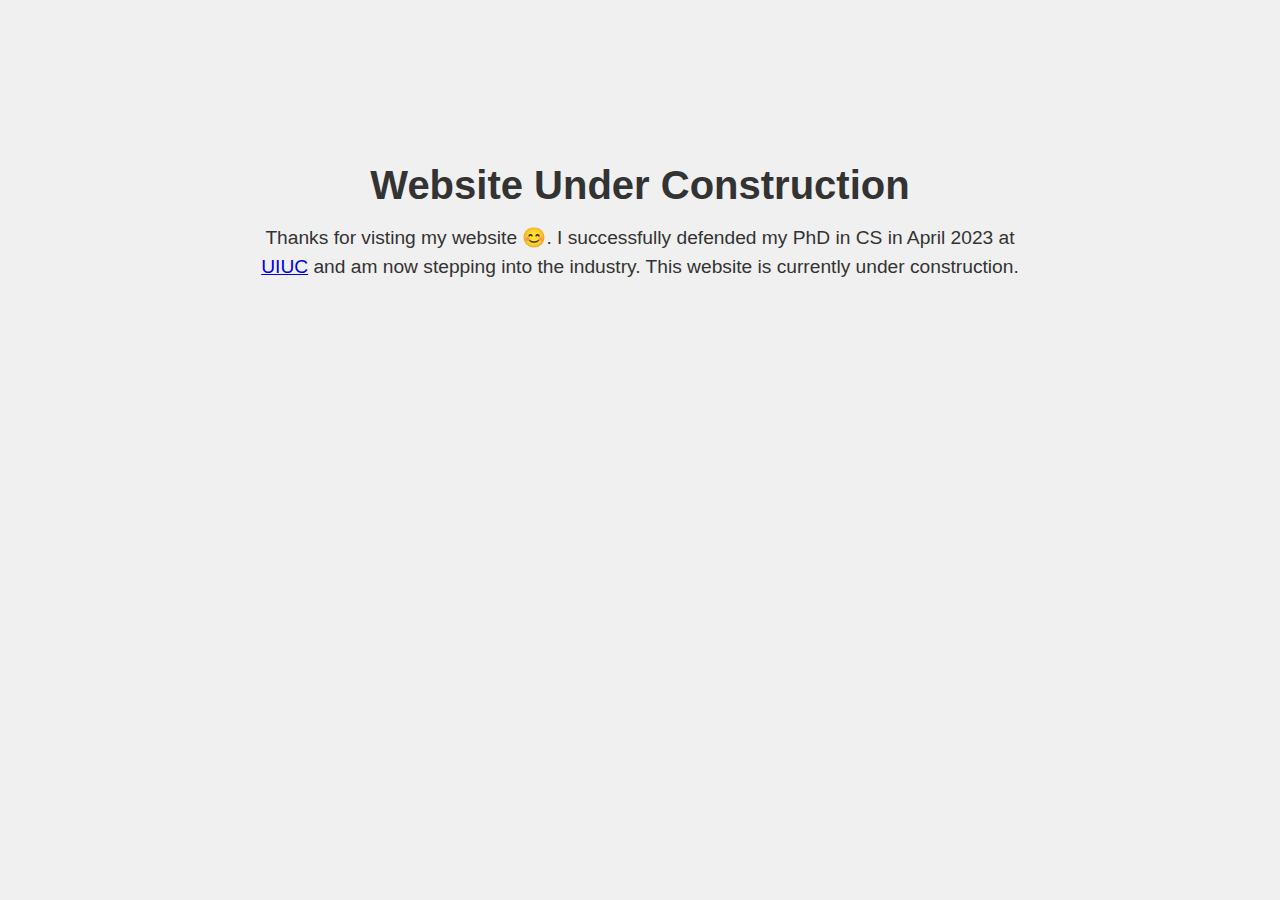
==== index.html @ b1f5af7e "Update index.html" ====
<!DOCTYPE html>
<html lang="en">
<head>
        <!-- Global site tag (gtag.js) - Google Analytics -->
    <script async src="https://www.googletagmanager.com/gtag/js?id=UA-48229404-2"></script>
    <script>
      window.dataLayer = window.dataLayer || [];
      function gtag(){dataLayer.push(arguments);}
      gtag('js', new Date());

      gtag('config', 'UA-48229404-2');
    </script>
    <meta charset="UTF-8">
    <meta name="viewport" content="width=device-width, initial-scale=1.0">
    <title>Under Construction</title>
    <style>
        body {
            font-family: Arial, sans-serif;
            background-color: #f0f0f0;
            text-align: center;
            padding-top: 10%;
            color: #333;
        }
    h1 {
        font-size: 2.5rem;
        margin-bottom: 1rem;
    }

    p {
        font-size: 1.2rem;
        line-height: 1.5;
        max-width: 800px;
        margin: 0 auto;
    }
</style>
</head>
<body>
    <h1>Website Under Construction</h1>
    <p>
        Thanks for visting my website &#x1F60A;. I successfully defended my PhD in CS in April 2023 at <a href='https://cs.illinois.edu/'>UIUC</a> and am now stepping into the industry. This website is currently under construction.
  </p>
</body>
</html>
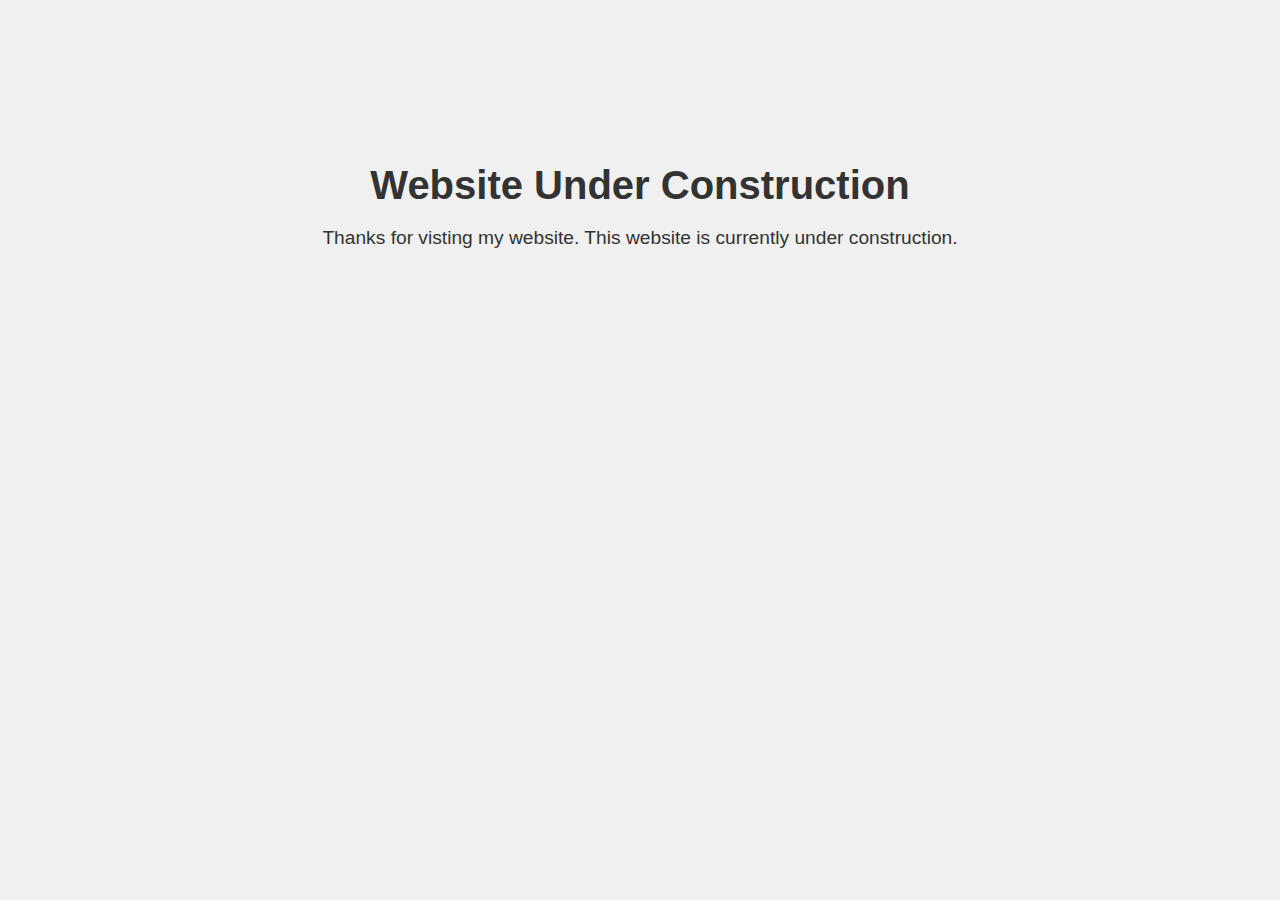
==== commit 9d6f1186: "Update index.html" ====
--- a/index.html
+++ b/index.html
@@ -37,7 +37,7 @@
 <body>
     <h1>Website Under Construction</h1>
     <p>
-        Thanks for visting my website &#x1F60A;. I successfully defended my PhD in CS in April 2023 at <a href='https://cs.illinois.edu/'>UIUC</a> and am now stepping into the industry. This website is currently under construction.
+        Thanks for visting my website. This website is currently under construction.
   </p>
 </body>
 </html>
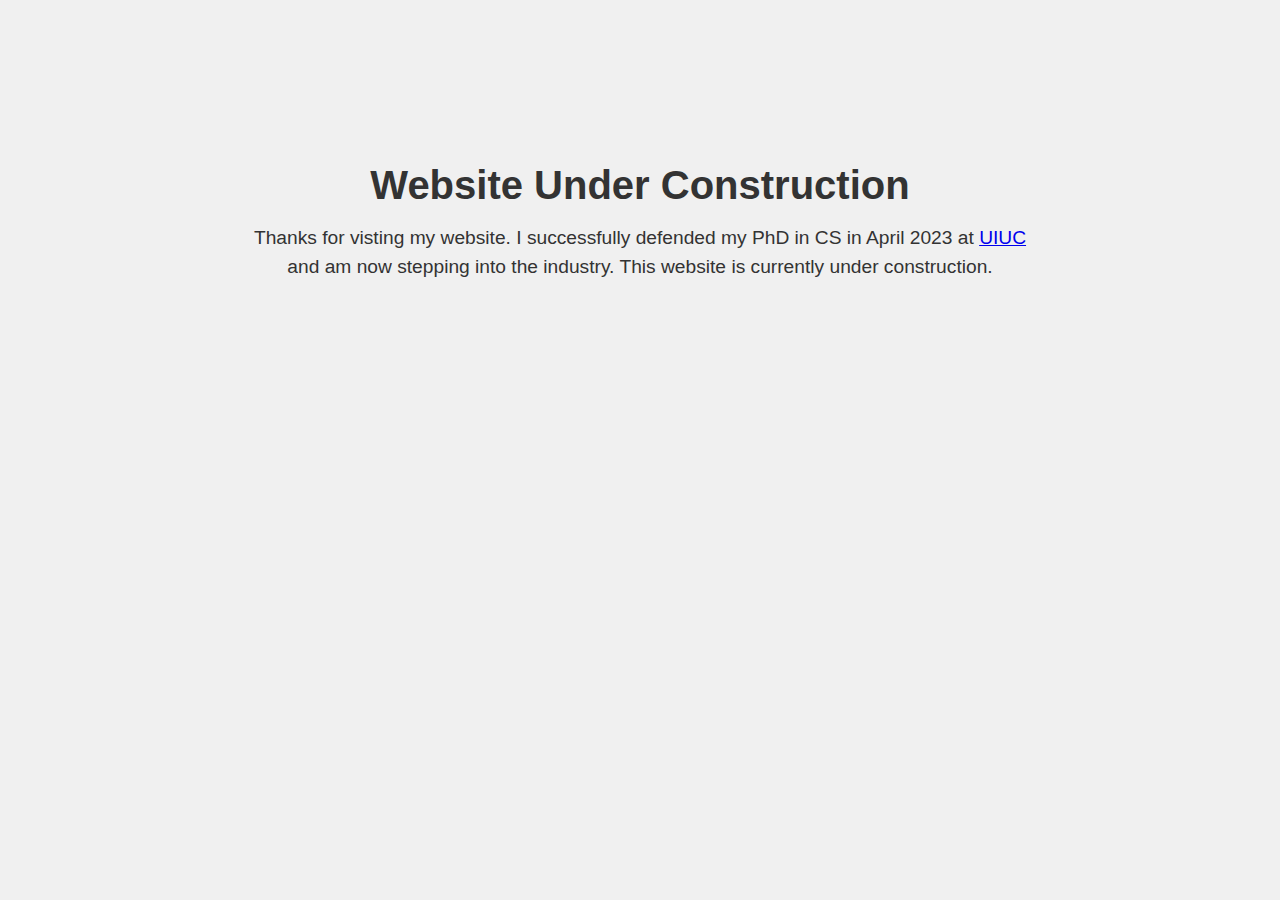
==== commit f494754c: "Update index.html" ====
--- a/index.html
+++ b/index.html
@@ -37,7 +37,7 @@
 <body>
     <h1>Website Under Construction</h1>
     <p>
-        Thanks for visting my website. This website is currently under construction.
+        Thanks for visting my website. I successfully defended my PhD in CS in April 2023 at <a href='https://cs.illinois.edu/'>UIUC</a> and am now stepping into the industry. This website is currently under construction.
   </p>
 </body>
 </html>
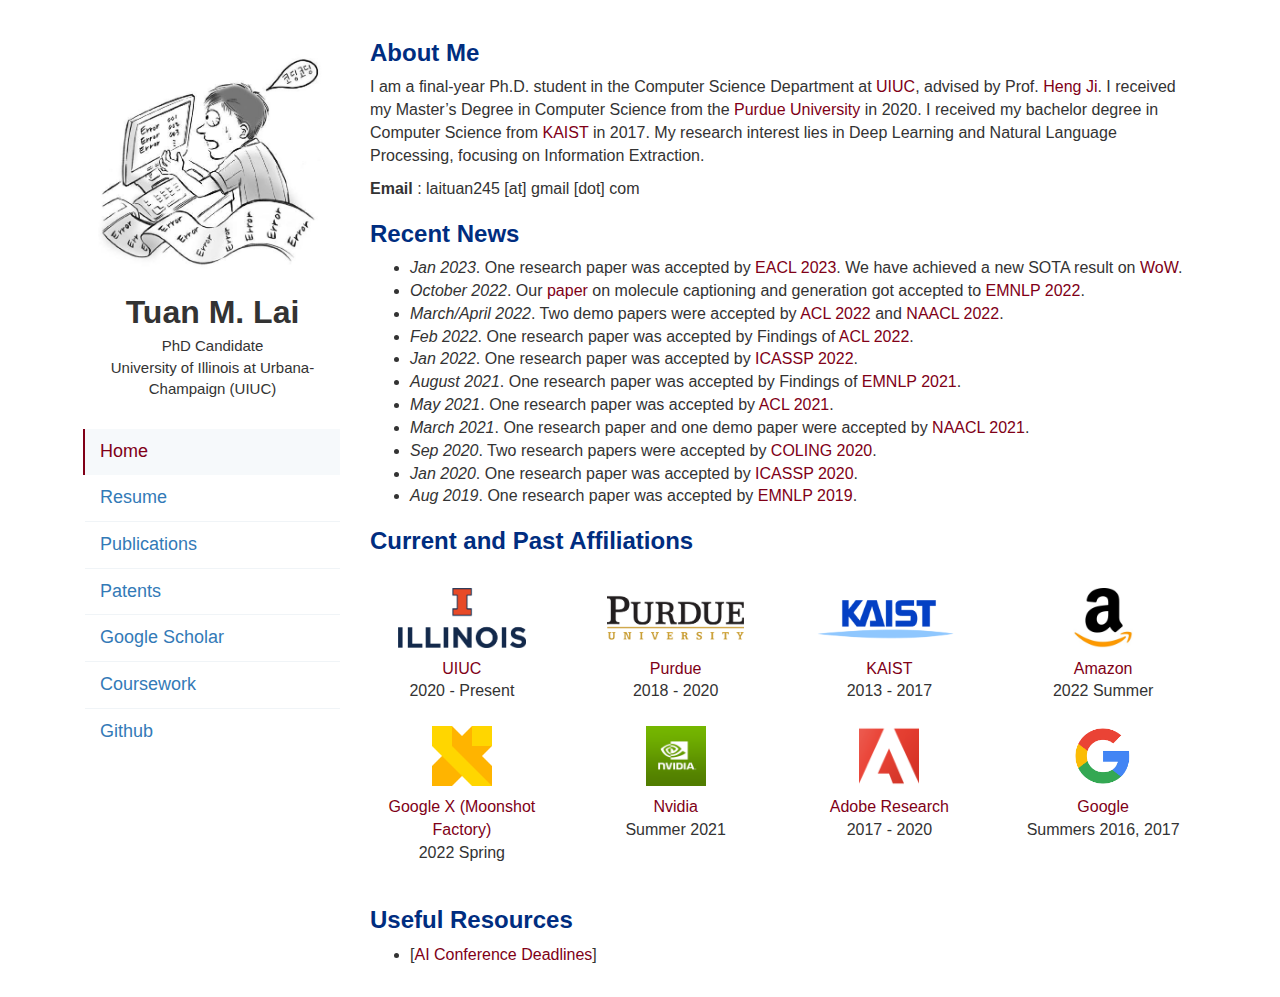
==== commit eb9ce570: "Rename old_index.html to index.html" ====
--- a/index.html
+++ b/index.html
@@ -1,7 +1,11 @@
-<!DOCTYPE html>
-<html lang="en">
+
+<!doctype html>
+<html>
+
+<!-- HEAD -->
 <head>
-        <!-- Global site tag (gtag.js) - Google Analytics -->
+
+    <!-- Global site tag (gtag.js) - Google Analytics -->
     <script async src="https://www.googletagmanager.com/gtag/js?id=UA-48229404-2"></script>
     <script>
       window.dataLayer = window.dataLayer || [];
@@ -10,41 +14,194 @@
 
       gtag('config', 'UA-48229404-2');
     </script>
-    <meta charset="UTF-8">
-    <meta name="viewport" content="width=device-width, initial-scale=1.0">
-    <title>Under Construction</title>
-    <style>
-        body {
-            font-family: Arial, sans-serif;
-            background-color: #f0f0f0;
-            text-align: center;
-            padding-top: 10%;
-            color: #333;
-        }
-    h1 {
-        font-size: 2.5rem;
-        margin-bottom: 1rem;
-    }
-
-    p {
-        font-size: 1.2rem;
-        line-height: 1.5;
-        max-width: 800px;
-        margin: 0 auto;
-    }
-</style>
+
+    <title>Tuan Lai's Page</title>
+    <link href="css/bootstrap-3.3.5-dist/css/bootstrap.css" rel="stylesheet" type="text/css"/>
+    <link href="css/stackicons-master/css/stackicons-social.css" rel="stylesheet" media="screen" type="text/css" />
+
+    <link href="css/main.css" rel="stylesheet" type="text/css"/>
+    <link href="css/sidebar.css" rel="stylesheet" type="text/css"/>
+
 </head>
+
 <body>
-    <h1>Website Under Construction</h1>
-    <p>
-        Thanks for visting my website. I successfully defended my PhD in CS in April 2023 at <a href='https://cs.illinois.edu/'>UIUC</a> and am now stepping into the industry. This website is currently under construction.
-  </p>
+
+<div class="container">
+
+    <div class="row profile">
+
+        <div class="col-md-3">
+            <div class="profile-sidebar">
+                <div class="profile-userpic">
+                    <img src="files/images/laituan.png" class="img-responsive" alt="">
+                </div>
+
+                <div class="profile-usertitle">
+                    <div class="profile-usertitle-name">
+                        Tuan M. Lai
+                    </div>
+                    <div class="profile-usertitle-job">
+                        PhD Candidate <br>
+                        University of Illinois at Urbana-Champaign (UIUC)
+                    </div>
+                </div>
+
+                <div class="profile-usermenu">
+                    <ul class="nav">
+                        <li class="active">
+                            <a href="#">
+                            Home </a>
+                        </li>
+                        <li>
+                            <a href="resume.html">
+                            Resume </a>
+                        </li>
+                        <li>
+                            <a href="publications.html">
+                            Publications </a>
+                        </li>
+                        <li>
+                            <a href="patents.html">
+                            Patents </a>
+                        </li>
+                        <li>
+                            <a href="https://scholar.google.com/citations?user=UVkSPGAAAAAJ">
+                            Google Scholar </a>
+                        </li>
+                        <li>
+                            <a href="coursework.html">
+                            Coursework</a>
+                        </li>
+                        <li>
+                            <a href="https://github.com/laituan245">
+                            Github </a>
+                        </li>
+                    </ul>
+                </div>
+            </div>
+        </div>
+
+        <div class="col-md-9">
+
+            <div class="profile-content">
+
+
+
+                <h3>About Me</h3>
+
+                <p>
+                    I am a final-year Ph.D. student in the Computer Science Department at <a href='https://cs.illinois.edu/'>UIUC</a>, advised by Prof. <a href='https://cs.illinois.edu/directory/profile/hengji'>Heng Ji</a>. I received my Master’s Degree in Computer Science from the <a href='https://www.cs.purdue.edu/'>Purdue University</a> in 2020. I received my bachelor degree in Computer Science from <a href='https://www.kaist.ac.kr/en/'>KAIST</a> in 2017. My research interest lies in Deep Learning and Natural Language Processing, focusing on Information Extraction.
+                </p>
+                <p>
+                    <b> Email </b>: laituan245 [at] gmail [dot] com <br>
+                </p>
+
+
+                <h3>Recent News</h3>
+                <ul id="news">
+                    <li><i>Jan 2023</i>. One research paper was accepted by <a href='https://2023.eacl.org/'>EACL 2023</a>. We have achieved a new SOTA result on <a href='https://eval.ai/web/challenges/challenge-page/689/leaderboard/1909'>WoW</a>.
+                    <li><i>October 2022</i>. Our <a href='https://arxiv.org/abs/2204.11817'>paper</a> on molecule captioning and generation got accepted to <a href='https://2022.emnlp.org/'>EMNLP 2022</a>.
+                    <li><i>March/April 2022</i>. Two demo papers were accepted by <a href='https://www.2022.aclweb.org/'>ACL 2022</a> and <a href='https://2022.naacl.org/'>NAACL 2022</a>.
+                    <li><i>Feb 2022</i>. One research paper was accepted by Findings of <a href='https://www.2022.aclweb.org/'>ACL 2022</a>.
+                    <li><i>Jan 2022</i>. One research paper was accepted by <a href='https://2022.ieeeicassp.org/'>ICASSP 2022</a>.
+                    <li><i>August 2021</i>. One research paper was accepted by Findings of <a href='https://2021.emnlp.org/'>EMNLP 2021</a>.
+                    <li><i>May 2021</i>. One research paper was accepted by <a href='https://2021.aclweb.org/'>ACL 2021</a>.
+                    <li><i>March 2021</i>. One research paper and one demo paper were accepted by <a href='https://2021.naacl.org/'>NAACL 2021</a>.
+                    <li><i>Sep 2020</i>. Two research papers were accepted by <a href='https://coling2020.org/'>COLING 2020</a>.
+                    <li><i>Jan 2020</i>. One research paper was accepted by <a href='https://ieeexplore.ieee.org/document/9053975'>ICASSP 2020</a>.
+                    <li><i>Aug 2019</i>. One research paper was accepted by <a href='https://www.aclweb.org/anthology/D19-1610/'>EMNLP 2019</a>.
+                </ul>
+
+                <h3>Current and Past Affiliations</h3>
+                </br>
+                <div class="row">
+                    <div class="col-md-3">
+                      <center>
+                          <img src="files/images/logos/uiuc.png" height="60" alt="">
+                          <div style="padding-top:10px;"><a href="https://cs.illinois.edu/">UIUC</a></div>
+                          <div>2020 - Present</div>
+                          <br>
+                      </center>
+                    </div>
+
+                    <div class="col-md-3">
+                      <center>
+                          <img src="files/images/logos/purdue.png" height="60" alt="">
+                          <div style="padding-top:10px;"><a href="https://www.cs.purdue.edu/">Purdue</a></div>
+                          <div>2018 - 2020</div>
+                          <br>
+                      </center>
+                    </div>
+
+                    <div class="col-md-3">
+                      <center>
+                          <img src="files/images/logos/kaist.png" height="60" alt="">
+                          <div style="padding-top:10px;"><a href="https://www.kaist.ac.kr/en/">KAIST</a></div>
+                          <div>2013 - 2017</div>
+                          <br>
+                      </center>
+                    </div>
+
+                    <div class="col-md-3">
+                      <center>
+                      <img src="files/images/logos/amazon_logo.jpg" height="60" alt="">
+                      <div style="padding-top:10px;"><a href="https://www.amazon.com/">Amazon</a></div>
+                      <div>2022 Summer</div>
+                      <br>
+                      </center>
+                    </div>                    
+                    
+                    <div class="col-md-3">
+                      <center>
+                      <img src="files/images/logos/x_logo.jpg" height="60" alt="">
+                      <div style="padding-top:10px;"><a href="https://x.company/">Google X (Moonshot Factory)</a></div>
+                      <div>2022 Spring</div>
+                      <br>
+                      </center>
+                    </div>
+                    
+                    <div class="col-md-3">
+                      <center>
+                      <img src="files/images/logos/nvidia.png" height="60" alt="">
+                      <div style="padding-top:10px;"><a href="https://www.nvidia.com/en-us/">Nvidia</a></div>
+                      <div>Summer 2021</div>
+                      <br>
+                      </center>
+                    </div>
+
+                    <div class="col-md-3">
+                      <center>
+                      <img src="files/images/logos/adobe.png" height="60" alt="">
+                      <div style="padding-top:10px;"><a href="https://research.adobe.com/">Adobe Research</a></div>
+                      <div>2017 - 2020</div>
+                      <br>
+                      </center>
+                    </div>
+
+                    <div class="col-md-3">
+                      <center>
+                      <img src="files/images/logos/google.png" height="60" alt="">
+                      <div style="padding-top:10px;"><a href="http://www.google.com">Google</a></div>
+                      <div>Summers 2016, 2017</div>
+                      <br>
+                      </center>
+                    </div>
+
+
+                </div>
+
+                <h3>Useful Resources</h3>
+                <ul id="news">
+                    <li>[<a href='https://aideadlin.es/?sub=NLP,SP,ML,CV,DM,RO'>AI Conference Deadlines</a>]</li>
+<!--                     <li>[<a href='http://csrankings.org/#/index?all&world'>Computer Science Department Ranking</a>]</li> -->
+                </ul>
+            </div>
+        </div>
+
+    </div>
+
+</div>
+
 </body>
+
 </html>
-
-
-
-
-
-
-
--- a/css/stackicons-master/css/stackicons-social.css
+++ b/css/stackicons-master/css/stackicons-social.css
@@ -0,0 +1,25198 @@
+/* Stackicons-Social CSS Construction Kit v1.0 | MIT License | <http://stackicons.com> 
+   Copyright (c) 2014 by Parker Bennett @parkerbennett @stackicons */
+/* FONTS */
+/* Stackicons-Social (Standard) */
+@font-face {
+  font-family: 'Stackicons-Social';
+  src: url("../fonts/Stackicons/Stackicons-Social.eot");
+  /* IE9 Compat Modes */
+  src: url("../fonts/Stackicons/Stackicons-Social.eot?#iefix") format("embedded-opentype"), url("../fonts/Stackicons/Stackicons-Social.woff") format("woff"), url("../fonts/Stackicons/Stackicons-Social.ttf") format("truetype"), url("../fonts/Stackicons/Stackicons-Social.svg#76cc4077294aa89eeb6c5fa684bb9048") format("svg");
+  /* Legacy iOS */
+  font-style: normal !important;
+  font-weight: 400 !important;
+  -webkit-font-smoothing: antialiased;
+  -moz-osx-font-smoothing: grayscale;
+  font-smoothing: antialiased;
+  speak: none;
+}
+
+/* =============================================================================
+ *     STACKICONS-SOCIAL - BRAND COLOR VARIABLES (2014)  http://stackicons.com
+ *     v1.13 - February 3, 2014
+ * ============================================================================= 
+ */
+/* line 131, ../scss/_construction-kit-stackicons-social.scss */
+.st-embossed {
+  text-shadow: 0 -1px 0 #bbbbbb, 0 1px 0 white;
+  text-shadow: 0 -1px rgba(0, 0, 0, 0.263), 0 -1px 1px rgba(0, 0, 0, 0.05), 0 1px 0 rgba(255, 255, 255, 0.5);
+}
+
+/* line 141, ../scss/_construction-kit-stackicons-social.scss */
+.st-raised {
+  text-shadow: 0 1px 0 #bbbbbb, 0 -1px 0 white;
+  text-shadow: 0 1px rgba(0, 0, 0, 0.263), 0 1px 1px rgba(0, 0, 0, 0.05), 0 -1px 0 rgba(255, 255, 255, 0.5);
+}
+
+/* line 274, ../scss/_construction-kit-stackicons-social.scss */
+.st-dropshadow {
+  text-shadow: 0 1px 1px #999999;
+  text-shadow: 0 1px 1px rgba(0, 0, 0, 0.395);
+}
+
+/* line 286, ../scss/_construction-kit-stackicons-social.scss */
+.st-glow {
+  text-shadow: 0 0 1px white;
+  text-shadow: 0 0 1px rgba(255, 255, 255, 0.67);
+}
+
+/* line 298, ../scss/_construction-kit-stackicons-social.scss */
+.st-glowshadow {
+  text-shadow: 0 0 1px #777777;
+  text-shadow: 0 0 1px rgba(0, 0, 0, 0.528);
+}
+
+/* =================================================================
+ *     STACKICONS-SOCIAL - UNICODE CHARACTER MAPPING  
+ *     http://stackicons.com/scss/_unicodes-stackicons-social.scss
+ * =================================================================
+ */
+/* line 131, ../scss/_construction-kit-stackicons-social.scss */
+.st-embossed {
+  text-shadow: 0 -1px 0 #bbbbbb, 0 1px 0 white;
+  text-shadow: 0 -1px rgba(0, 0, 0, 0.263), 0 -1px 1px rgba(0, 0, 0, 0.05), 0 1px 0 rgba(255, 255, 255, 0.5);
+}
+
+/* line 141, ../scss/_construction-kit-stackicons-social.scss */
+.st-raised {
+  text-shadow: 0 1px 0 #bbbbbb, 0 -1px 0 white;
+  text-shadow: 0 1px rgba(0, 0, 0, 0.263), 0 1px 1px rgba(0, 0, 0, 0.05), 0 -1px 0 rgba(255, 255, 255, 0.5);
+}
+
+/* line 274, ../scss/_construction-kit-stackicons-social.scss */
+.st-dropshadow {
+  text-shadow: 0 1px 1px #999999;
+  text-shadow: 0 1px 1px rgba(0, 0, 0, 0.395);
+}
+
+/* line 286, ../scss/_construction-kit-stackicons-social.scss */
+.st-glow {
+  text-shadow: 0 0 1px white;
+  text-shadow: 0 0 1px rgba(255, 255, 255, 0.67);
+}
+
+/* line 298, ../scss/_construction-kit-stackicons-social.scss */
+.st-glowshadow {
+  text-shadow: 0 0 1px #777777;
+  text-shadow: 0 0 1px rgba(0, 0, 0, 0.528);
+}
+
+/* default is a horizontal button row, using 
+   inline-block vs float to make positioning 
+   to the right easier using text-align */
+/* line 28, ../scss/_css-defaults-stackicons-social.scss */
+.st-icon, [class^="st-icon-"] {
+  display: inline-block;
+  vertical-align: top;
+  white-space: nowrap;
+  /* child elements absolute */
+  position: relative;
+  /* remove inline-block white-space */
+  margin: 0 -.16em 0 0;
+  -moz-box-sizing: border-box;
+  -webkit-box-sizing: border-box;
+  box-sizing: border-box;
+  /* padding isn't used for icons since  
+     pseudo elements use position:absolute
+     and box-sizing:border-box collapses 
+     size, but we need it here for text */
+  padding: 0.143em;
+  /* icons at 2400 but 2048 = 1em, so ratio = 1.171875 */
+  height: 1.45788em;
+  width: 1.45788em;
+  font-size: 1.815em;
+  /* btn or icon only - text hidden */
+  text-align: left;
+  text-indent: -9999px;
+  /* ie7 inline-block hack */
+  zoom: 1;
+  *display: inline;
+}
+
+/* for vertical lists with text */
+/* line 58, ../scss/_css-defaults-stackicons-social.scss */
+.nav-list {
+  font-size: 62.5%;
+}
+
+/* line 60, ../scss/_css-defaults-stackicons-social.scss */
+.nav-list .st-icon, .nav-list [class^="st-icon-"] {
+  display: block;
+  height: auto;
+  min-height: 1.45788em;
+  line-height: 1.3;
+  width: auto;
+  margin-left: -0.143em;
+  padding-left: 1.61788em;
+  text-indent: 0;
+}
+
+/* line 75, ../scss/_css-defaults-stackicons-social.scss */
+.st-icon-only.nav-list .st-icon, .st-icon-only.nav-list [class^="st-icon-"] {
+  padding-left: 1.53788em;
+}
+
+/* line 82, ../scss/_css-defaults-stackicons-social.scss */
+.nav-list-tighter {
+  margin-bottom: -.1em;
+}
+
+/* line 86, ../scss/_css-defaults-stackicons-social.scss */
+.nav-list a {
+  color: #666;
+}
+/* line 87, ../scss/_css-defaults-stackicons-social.scss */
+.nav-list a:hover, .nav-list a:focus {
+  color: #333;
+}
+/* line 89, ../scss/_css-defaults-stackicons-social.scss */
+.nav-list a:active {
+  color: #000;
+}
+
+/* Icons use position: absolute to stack.
+   Pseudo-elements display icons so they don't 
+   render in unstyled html. Extra <span> needed 
+   in markup to stack more than two elements.
+
+   <b> and <i> reserved for button styling --  
+   bevels, and inline-border. 
+
+   Remember, these are child elements so they 
+   will inherit, and cascade em units from 
+   span, b, and i.
+*/
+/* line 119, ../scss/_css-defaults-stackicons-social.scss */
+.st-icon:before,
+.st-icon:after,
+.st-icon span:before,
+.st-icon span:after,
+.st-icon b:before,
+.st-icon b:after,
+.st-icon i:before,
+.st-icon i:after,
+[class^="st-icon-"]:before,
+[class^="st-icon-"]:after,
+[class^="st-icon-"] span:before,
+[class^="st-icon-"] span:after,
+[class^="st-icon-"] b:before,
+[class^="st-icon-"] b:after,
+[class^="st-icon-"] i:before,
+[class^="st-icon-"] i:after {
+  /* transition */
+  -webkit-transition: color 0.2s ease-out, background 0.2s ease-out;
+  -moz-transition: color 0.2s ease-out, background 0.2s ease-out;
+  -o-transition: color 0.2s ease-out, background 0.2s ease-out;
+  -ms-transition: color 0.2s ease-out, background 0.2s ease-out;
+  transition: color 0.2s ease-out, background 0.2s ease-out;
+  display: block;
+  position: absolute;
+  white-space: normal;
+  top: 0.113em;
+  left: 0.143em;
+  text-indent: 0;
+  font-size: 1em;
+  font-family: "Stackicons-Social";
+  font-weight: 400 !important;
+  font-style: normal !important;
+  -webkit-font-smoothing: antialiased;
+  -moz-osx-font-smoothing: grayscale;
+  font-smoothing: antialiased;
+  /* screenreaders */
+  speak: none;
+}
+
+/* line 141, ../scss/_css-defaults-stackicons-social.scss */
+.nav-left, .nav-center {
+  margin-left: -0.143em;
+}
+
+/* line 146, ../scss/_css-defaults-stackicons-social.scss */
+.nav-right {
+  margin-right: -0.143em;
+}
+
+/* line 151, ../scss/_css-defaults-stackicons-social.scss */
+.text-left, .nav-left {
+  text-align: left;
+}
+
+/* line 155, ../scss/_css-defaults-stackicons-social.scss */
+.text-right, .nav-right {
+  text-align: right;
+}
+
+/* line 159, ../scss/_css-defaults-stackicons-social.scss */
+.text-center, .nav-center {
+  text-align: center;
+}
+
+/* line 163, ../scss/_css-defaults-stackicons-social.scss */
+.text-justify, .nav-justify {
+  text-align: justify;
+}
+
+/* line 248, ../scss/_css-defaults-stackicons-social.scss */
+.raise-on-hover .st-icon:focus,
+.raise-on-hover .st-icon:hover,
+.raise-on-hover.st-icon:focus,
+.raise-on-hover.st-icon:hover,
+[class^="st-icon-"].raise-on-hover:focus,
+[class^="st-icon-"].raise-on-hover:hover,
+[class^="st-icon-"].raise-on-hover:focus,
+[class^="st-icon-"].raise-on-hover:hover {
+  top: -1px;
+}
+
+/* line 266, ../scss/_css-defaults-stackicons-social.scss */
+.raise-on-hover .st-icon:active,
+.raise-on-hover.st-icon:active,
+[class^="st-icon-"].raise-on-hover:active,
+[class^="st-icon-"].raise-on-hover:active {
+  top: 0px;
+}
+
+/* line 273, ../scss/_css-defaults-stackicons-social.scss */
+.raise-on-hover .st-icon:active:before,
+.raise-on-hover.st-icon:active:before,
+.raise-on-hover [class^="st-icon-"]:active:before,
+[class^="st-icon-"].raise-on-hover:active:before {
+  text-shadow: none;
+}
+
+/* line 304, ../scss/_css-defaults-stackicons-social.scss */
+.st-icon-addthis:before {
+  content: "\e06b";
+  color: #ff5c3e;
+}
+
+/* line 3188, ../scss/_css-defaults-stackicons-social.scss */
+.st-icon-addthis:hover:before,
+.st-icon-addthis:focus:before {
+  color: #ffae9f;
+  color: #ffae9f;
+}
+
+/* line 304, ../scss/_css-defaults-stackicons-social.scss */
+.st-icon-adn:before {
+  content: "\e072";
+  color: #6a696c;
+}
+
+/* line 3188, ../scss/_css-defaults-stackicons-social.scss */
+.st-icon-adn:hover:before,
+.st-icon-adn:focus:before {
+  color: #b4b4b6;
+  color: #b4b4b6;
+}
+
+/* line 304, ../scss/_css-defaults-stackicons-social.scss */
+.st-icon-amazon:before {
+  content: "\e07b";
+  color: #333333;
+}
+
+/* line 3188, ../scss/_css-defaults-stackicons-social.scss */
+.st-icon-amazon:hover:before,
+.st-icon-amazon:focus:before {
+  color: #a3a3a3;
+  color: #a3a3a3;
+}
+
+/* line 304, ../scss/_css-defaults-stackicons-social.scss */
+.st-icon-amazon2:before {
+  content: "\e07b";
+  color: #333333;
+}
+
+/* line 3188, ../scss/_css-defaults-stackicons-social.scss */
+.st-icon-amazon2:hover:before,
+.st-icon-amazon2:focus:before {
+  color: #a3a3a3;
+  color: #a3a3a3;
+}
+
+/* line 304, ../scss/_css-defaults-stackicons-social.scss */
+.st-icon-android:before {
+  content: "\e082";
+  color: #8dc917;
+}
+
+/* line 3188, ../scss/_css-defaults-stackicons-social.scss */
+.st-icon-android:hover:before,
+.st-icon-android:focus:before {
+  color: #caf17e;
+  color: #caf17e;
+}
+
+/* line 304, ../scss/_css-defaults-stackicons-social.scss */
+.st-icon-apple:before {
+  content: "\e08b";
+  color: #999999;
+}
+
+/* line 3188, ../scss/_css-defaults-stackicons-social.scss */
+.st-icon-apple:hover:before,
+.st-icon-apple:focus:before {
+  color: #cccccc;
+  color: #cccccc;
+}
+
+/* line 304, ../scss/_css-defaults-stackicons-social.scss */
+.st-icon-behance:before {
+  content: "\e092";
+  color: #197bf1;
+}
+
+/* line 3188, ../scss/_css-defaults-stackicons-social.scss */
+.st-icon-behance:hover:before,
+.st-icon-behance:focus:before {
+  color: #8cbdf8;
+  color: #8cbdf8;
+}
+
+/* line 304, ../scss/_css-defaults-stackicons-social.scss */
+.st-icon-blogger:before {
+  content: "\e09b";
+  color: #ff9634;
+}
+
+/* line 3188, ../scss/_css-defaults-stackicons-social.scss */
+.st-icon-blogger:hover:before,
+.st-icon-blogger:focus:before {
+  color: #ffca9a;
+  color: #ffca9a;
+}
+
+/* line 304, ../scss/_css-defaults-stackicons-social.scss */
+.st-icon-codepen:before {
+  content: "\e102";
+  color: #1a1a1a;
+}
+
+/* line 3188, ../scss/_css-defaults-stackicons-social.scss */
+.st-icon-codepen:hover:before,
+.st-icon-codepen:focus:before {
+  color: #989898;
+  color: #989898;
+}
+
+/* line 304, ../scss/_css-defaults-stackicons-social.scss */
+.st-icon-delicious:before {
+  content: "\e10b";
+  color: #222222;
+}
+
+/* line 3188, ../scss/_css-defaults-stackicons-social.scss */
+.st-icon-delicious:hover:before,
+.st-icon-delicious:focus:before {
+  color: #9c9c9c;
+  color: #9c9c9c;
+}
+
+/* line 304, ../scss/_css-defaults-stackicons-social.scss */
+.st-icon-deviantart:before {
+  content: "\e112";
+  color: #5d7061;
+}
+
+/* line 3188, ../scss/_css-defaults-stackicons-social.scss */
+.st-icon-deviantart:hover:before,
+.st-icon-deviantart:focus:before {
+  color: #a8bdad;
+  color: #a8bdad;
+}
+
+/* line 304, ../scss/_css-defaults-stackicons-social.scss */
+.st-icon-digg:before {
+  content: "\e11b";
+  color: #0b0b0c;
+}
+
+/* line 3188, ../scss/_css-defaults-stackicons-social.scss */
+.st-icon-digg:hover:before,
+.st-icon-digg:focus:before {
+  color: #8d8d96;
+  color: #8d8d96;
+}
+
+/* line 304, ../scss/_css-defaults-stackicons-social.scss */
+.st-icon-dribbble:before {
+  content: "\e122";
+  color: #f077a0;
+}
+
+/* line 3188, ../scss/_css-defaults-stackicons-social.scss */
+.st-icon-dribbble:hover:before,
+.st-icon-dribbble:focus:before {
+  color: #f8bbcf;
+  color: #f8bbcf;
+}
+
+/* line 304, ../scss/_css-defaults-stackicons-social.scss */
+.st-icon-dribbble-alt:before {
+  content: "\e122";
+  color: #f077a0;
+}
+
+/* line 3188, ../scss/_css-defaults-stackicons-social.scss */
+.st-icon-dribbble-alt:hover:before,
+.st-icon-dribbble-alt:focus:before {
+  color: #f8bbcf;
+  color: #f8bbcf;
+}
+
+/* line 304, ../scss/_css-defaults-stackicons-social.scss */
+.st-icon-dropbox:before {
+  content: "\e12b";
+  color: #007ee5;
+}
+
+/* line 3188, ../scss/_css-defaults-stackicons-social.scss */
+.st-icon-dropbox:hover:before,
+.st-icon-dropbox:focus:before {
+  color: #72c0ff;
+  color: #72c0ff;
+}
+
+/* line 304, ../scss/_css-defaults-stackicons-social.scss */
+.st-icon-ebay:before {
+  content: "\e132";
+  color: #85b716;
+}
+
+/* line 3188, ../scss/_css-defaults-stackicons-social.scss */
+.st-icon-ebay:hover:before,
+.st-icon-ebay:focus:before {
+  color: #caef76;
+  color: #caef76;
+}
+
+/* line 304, ../scss/_css-defaults-stackicons-social.scss */
+.st-icon-email:before {
+  content: "\e04b";
+  color: #aeb1b4;
+}
+
+/* line 3188, ../scss/_css-defaults-stackicons-social.scss */
+.st-icon-email:hover:before,
+.st-icon-email:focus:before {
+  color: #d6d8da;
+  color: #d6d8da;
+}
+
+/* line 304, ../scss/_css-defaults-stackicons-social.scss */
+.st-icon-email2:before {
+  content: "\e04b";
+  color: #aeb1b4;
+}
+
+/* line 3188, ../scss/_css-defaults-stackicons-social.scss */
+.st-icon-email2:hover:before,
+.st-icon-email2:focus:before {
+  color: #d6d8da;
+  color: #d6d8da;
+}
+
+/* line 304, ../scss/_css-defaults-stackicons-social.scss */
+.st-icon-evernote:before {
+  content: "\e142";
+  color: #5fb336;
+}
+
+/* line 3188, ../scss/_css-defaults-stackicons-social.scss */
+.st-icon-evernote:hover:before,
+.st-icon-evernote:focus:before {
+  color: #ace193;
+  color: #ace193;
+}
+
+/* line 304, ../scss/_css-defaults-stackicons-social.scss */
+.st-icon-facebook:before {
+  content: "\e022";
+  color: #3b5998;
+}
+
+/* line 3188, ../scss/_css-defaults-stackicons-social.scss */
+.st-icon-facebook:hover:before,
+.st-icon-facebook:focus:before {
+  color: #91a8d7;
+  color: #91a8d7;
+}
+
+/* line 304, ../scss/_css-defaults-stackicons-social.scss */
+.st-icon-facebook-alt:before {
+  content: "\e02b";
+  color: #3b5998;
+}
+
+/* line 3188, ../scss/_css-defaults-stackicons-social.scss */
+.st-icon-facebook-alt:hover:before,
+.st-icon-facebook-alt:focus:before {
+  color: #91a8d7;
+  color: #91a8d7;
+}
+
+/* line 304, ../scss/_css-defaults-stackicons-social.scss */
+.st-icon-flattr:before {
+  content: "\e14b";
+  color: #8cc235;
+}
+
+/* line 3188, ../scss/_css-defaults-stackicons-social.scss */
+.st-icon-flattr:hover:before,
+.st-icon-flattr:focus:before {
+  color: #c6e496;
+  color: #c6e496;
+}
+
+/* line 304, ../scss/_css-defaults-stackicons-social.scss */
+.st-icon-flickr:before {
+  content: "\e152";
+  color: #ff0285;
+}
+
+/* line 3188, ../scss/_css-defaults-stackicons-social.scss */
+.st-icon-flickr:hover:before,
+.st-icon-flickr:focus:before {
+  color: #ffa7d4;
+  color: #ffa7d4;
+}
+
+/* line 304, ../scss/_css-defaults-stackicons-social.scss */
+.st-icon-forrst:before {
+  content: "\e15b";
+  color: #3b7140;
+}
+
+/* line 3188, ../scss/_css-defaults-stackicons-social.scss */
+.st-icon-forrst:hover:before,
+.st-icon-forrst:focus:before {
+  color: #8dc893;
+  color: #8dc893;
+}
+
+/* line 304, ../scss/_css-defaults-stackicons-social.scss */
+.st-icon-foursquare:before {
+  content: "\e162";
+  color: #2db5ed;
+}
+
+/* line 3188, ../scss/_css-defaults-stackicons-social.scss */
+.st-icon-foursquare:hover:before,
+.st-icon-foursquare:focus:before {
+  color: #96daf6;
+  color: #96daf6;
+}
+
+/* line 304, ../scss/_css-defaults-stackicons-social.scss */
+.st-icon-github:before {
+  content: "\e17b";
+  color: #36383a;
+}
+
+/* line 3188, ../scss/_css-defaults-stackicons-social.scss */
+.st-icon-github:hover:before,
+.st-icon-github:focus:before {
+  color: #a2a5a9;
+  color: #a2a5a9;
+}
+
+/* line 304, ../scss/_css-defaults-stackicons-social.scss */
+.st-icon-github-alt:before {
+  content: "\e182";
+  color: #36383a;
+}
+
+/* line 3188, ../scss/_css-defaults-stackicons-social.scss */
+.st-icon-github-alt:hover:before,
+.st-icon-github-alt:focus:before {
+  color: #a2a5a9;
+  color: #a2a5a9;
+}
+
+/* line 304, ../scss/_css-defaults-stackicons-social.scss */
+.st-icon-gittip:before {
+  content: "\e18b";
+  color: #653614;
+}
+
+/* line 3188, ../scss/_css-defaults-stackicons-social.scss */
+.st-icon-gittip:hover:before,
+.st-icon-gittip:focus:before {
+  color: #e29e6d;
+  color: #e29e6d;
+}
+
+/* line 304, ../scss/_css-defaults-stackicons-social.scss */
+.st-icon-gmail:before {
+  content: "\e192";
+  color: #dc0000;
+}
+
+/* line 3188, ../scss/_css-defaults-stackicons-social.scss */
+.st-icon-gmail:hover:before,
+.st-icon-gmail:focus:before {
+  color: #f1b2b2;
+  color: #f1b2b2;
+}
+
+/* line 304, ../scss/_css-defaults-stackicons-social.scss */
+.st-icon-gmail-alt:before {
+  content: "\e192";
+  color: #dc0000;
+}
+
+/* line 3188, ../scss/_css-defaults-stackicons-social.scss */
+.st-icon-gmail-alt:hover:before,
+.st-icon-gmail-alt:focus:before {
+  color: #f1b2b2;
+  color: #f1b2b2;
+}
+
+/* line 304, ../scss/_css-defaults-stackicons-social.scss */
+.st-icon-google:before {
+  content: "\e20b";
+  color: #2977f5;
+}
+
+/* line 3188, ../scss/_css-defaults-stackicons-social.scss */
+.st-icon-google:hover:before,
+.st-icon-google:focus:before {
+  color: #94bbfa;
+  color: #94bbfa;
+}
+
+/* line 304, ../scss/_css-defaults-stackicons-social.scss */
+.st-icon-googleplus:before {
+  content: "\e03b";
+  color: #f2301c;
+}
+
+/* line 3188, ../scss/_css-defaults-stackicons-social.scss */
+.st-icon-googleplus:hover:before,
+.st-icon-googleplus:focus:before {
+  color: #f9978d;
+  color: #f9978d;
+}
+
+/* line 304, ../scss/_css-defaults-stackicons-social.scss */
+.st-icon-imdb:before {
+  content: "\e212";
+  color: #ceaf1e;
+}
+
+/* line 3188, ../scss/_css-defaults-stackicons-social.scss */
+.st-icon-imdb:hover:before,
+.st-icon-imdb:focus:before {
+  color: #eedc87;
+  color: #eedc87;
+}
+
+/* line 304, ../scss/_css-defaults-stackicons-social.scss */
+.st-icon-instagram:before {
+  content: "\e222";
+  color: #3f729b;
+}
+
+/* line 3188, ../scss/_css-defaults-stackicons-social.scss */
+.st-icon-instagram:hover:before,
+.st-icon-instagram:focus:before {
+  color: #95bad7;
+  color: #95bad7;
+}
+
+/* line 304, ../scss/_css-defaults-stackicons-social.scss */
+.st-icon-kickstarter:before {
+  content: "\e24b";
+  color: #76cc1e;
+}
+
+/* line 3188, ../scss/_css-defaults-stackicons-social.scss */
+.st-icon-kickstarter:hover:before,
+.st-icon-kickstarter:focus:before {
+  color: #bbee86;
+  color: #bbee86;
+}
+
+/* line 304, ../scss/_css-defaults-stackicons-social.scss */
+.st-icon-lastfm:before {
+  content: "\e252";
+  color: #c4181e;
+}
+
+/* line 3188, ../scss/_css-defaults-stackicons-social.scss */
+.st-icon-lastfm:hover:before,
+.st-icon-lastfm:focus:before {
+  color: #f07d81;
+  color: #f07d81;
+}
+
+/* line 304, ../scss/_css-defaults-stackicons-social.scss */
+.st-icon-linkedin:before {
+  content: "\e25b";
+  color: #107eb8;
+}
+
+/* line 3188, ../scss/_css-defaults-stackicons-social.scss */
+.st-icon-linkedin:hover:before,
+.st-icon-linkedin:focus:before {
+  color: #70c6f3;
+  color: #70c6f3;
+}
+
+/* line 304, ../scss/_css-defaults-stackicons-social.scss */
+.st-icon-microsoft:before {
+  content: "\e37b";
+  color: #00a1f1;
+}
+
+/* line 3188, ../scss/_css-defaults-stackicons-social.scss */
+.st-icon-microsoft:hover:before,
+.st-icon-microsoft:focus:before {
+  color: #78d2ff;
+  color: #78d2ff;
+}
+
+/* line 304, ../scss/_css-defaults-stackicons-social.scss */
+.st-icon-myspace:before {
+  content: "\e262";
+  color: #313131;
+}
+
+/* line 3188, ../scss/_css-defaults-stackicons-social.scss */
+.st-icon-myspace:hover:before,
+.st-icon-myspace:focus:before {
+  color: #a2a2a2;
+  color: #a2a2a2;
+}
+
+/* line 304, ../scss/_css-defaults-stackicons-social.scss */
+.st-icon-pandora:before {
+  content: "\e26b";
+  color: #242e49;
+}
+
+/* line 3188, ../scss/_css-defaults-stackicons-social.scss */
+.st-icon-pandora:hover:before,
+.st-icon-pandora:focus:before {
+  color: #8697c3;
+  color: #8697c3;
+}
+
+/* line 304, ../scss/_css-defaults-stackicons-social.scss */
+.st-icon-paypal:before {
+  content: "\e272";
+  color: #006cb0;
+}
+
+/* line 3188, ../scss/_css-defaults-stackicons-social.scss */
+.st-icon-paypal:hover:before,
+.st-icon-paypal:focus:before {
+  color: #58beff;
+  color: #58beff;
+}
+
+/* line 304, ../scss/_css-defaults-stackicons-social.scss */
+.st-icon-paypal2:before {
+  content: "\e272";
+  color: #006cb0;
+}
+
+/* line 3188, ../scss/_css-defaults-stackicons-social.scss */
+.st-icon-paypal2:hover:before,
+.st-icon-paypal2:focus:before {
+  color: #58beff;
+  color: #58beff;
+}
+
+/* line 304, ../scss/_css-defaults-stackicons-social.scss */
+.st-icon-picasa:before {
+  content: "\e27b";
+  color: #516466;
+}
+
+/* line 3188, ../scss/_css-defaults-stackicons-social.scss */
+.st-icon-picasa:hover:before,
+.st-icon-picasa:focus:before {
+  color: #a0b8ba;
+  color: #a0b8ba;
+}
+
+/* line 304, ../scss/_css-defaults-stackicons-social.scss */
+.st-icon-pinboard:before {
+  content: "\e28b";
+  color: #325af6;
+}
+
+/* line 3188, ../scss/_css-defaults-stackicons-social.scss */
+.st-icon-pinboard:hover:before,
+.st-icon-pinboard:focus:before {
+  color: #98acfb;
+  color: #98acfb;
+}
+
+/* line 304, ../scss/_css-defaults-stackicons-social.scss */
+.st-icon-pinterest:before {
+  content: "\e292";
+  color: #cc2027;
+}
+
+/* line 3188, ../scss/_css-defaults-stackicons-social.scss */
+.st-icon-pinterest:hover:before,
+.st-icon-pinterest:focus:before {
+  color: #ed888c;
+  color: #ed888c;
+}
+
+/* line 304, ../scss/_css-defaults-stackicons-social.scss */
+.st-icon-rdio:before {
+  content: "\e30b";
+  color: #008fd5;
+}
+
+/* line 3188, ../scss/_css-defaults-stackicons-social.scss */
+.st-icon-rdio:hover:before,
+.st-icon-rdio:focus:before {
+  color: #6aceff;
+  color: #6aceff;
+}
+
+/* line 304, ../scss/_css-defaults-stackicons-social.scss */
+.st-icon-reddit:before {
+  content: "\e312";
+  color: #96c3f0;
+}
+
+/* line 3188, ../scss/_css-defaults-stackicons-social.scss */
+.st-icon-reddit:hover:before,
+.st-icon-reddit:focus:before {
+  color: #cae1f8;
+  color: #cae1f8;
+}
+
+/* line 304, ../scss/_css-defaults-stackicons-social.scss */
+.st-icon-rss:before {
+  content: "\e042";
+  color: #f68c28;
+}
+
+/* line 3188, ../scss/_css-defaults-stackicons-social.scss */
+.st-icon-rss:hover:before,
+.st-icon-rss:focus:before {
+  color: #fbc593;
+  color: #fbc593;
+}
+
+/* line 304, ../scss/_css-defaults-stackicons-social.scss */
+.st-icon-sharethis:before {
+  content: "\e31b";
+  color: #00bf00;
+}
+
+/* line 3188, ../scss/_css-defaults-stackicons-social.scss */
+.st-icon-sharethis:hover:before,
+.st-icon-sharethis:focus:before {
+  color: #5fff5f;
+  color: #5fff5f;
+}
+
+/* line 304, ../scss/_css-defaults-stackicons-social.scss */
+.st-icon-skype:before {
+  content: "\e322";
+  color: #00aff0;
+}
+
+/* line 3188, ../scss/_css-defaults-stackicons-social.scss */
+.st-icon-skype:hover:before,
+.st-icon-skype:focus:before {
+  color: #78daff;
+  color: #78daff;
+}
+
+/* line 304, ../scss/_css-defaults-stackicons-social.scss */
+.st-icon-slideshare:before {
+  content: "\e32b";
+  color: #f0963a;
+}
+
+/* line 3188, ../scss/_css-defaults-stackicons-social.scss */
+.st-icon-slideshare:hover:before,
+.st-icon-slideshare:focus:before {
+  color: #f8cb9c;
+  color: #f8cb9c;
+}
+
+/* line 304, ../scss/_css-defaults-stackicons-social.scss */
+.st-icon-soundcloud:before {
+  content: "\e332";
+  color: #ff3d00;
+}
+
+/* line 3188, ../scss/_css-defaults-stackicons-social.scss */
+.st-icon-soundcloud:hover:before,
+.st-icon-soundcloud:focus:before {
+  color: #ff9e80;
+  color: #ff9e80;
+}
+
+/* line 304, ../scss/_css-defaults-stackicons-social.scss */
+.st-icon-spotify:before {
+  content: "\e33b";
+  color: #a0c80b;
+}
+
+/* line 3188, ../scss/_css-defaults-stackicons-social.scss */
+.st-icon-spotify:hover:before,
+.st-icon-spotify:focus:before {
+  color: #dbf871;
+  color: #dbf871;
+}
+
+/* line 304, ../scss/_css-defaults-stackicons-social.scss */
+.st-icon-stackoverflow:before {
+  content: "\e342";
+  color: #818185;
+}
+
+/* line 3188, ../scss/_css-defaults-stackicons-social.scss */
+.st-icon-stackoverflow:hover:before,
+.st-icon-stackoverflow:focus:before {
+  color: #c0c0c2;
+  color: #c0c0c2;
+}
+
+/* line 304, ../scss/_css-defaults-stackicons-social.scss */
+.st-icon-stumbleupon:before {
+  content: "\e352";
+  color: #ea4b24;
+}
+
+/* line 3188, ../scss/_css-defaults-stackicons-social.scss */
+.st-icon-stumbleupon:hover:before,
+.st-icon-stumbleupon:focus:before {
+  color: #f5a591;
+  color: #f5a591;
+}
+
+/* line 304, ../scss/_css-defaults-stackicons-social.scss */
+.st-icon-tumblr:before {
+  content: "\e35b";
+  color: #394b62;
+}
+
+/* line 3188, ../scss/_css-defaults-stackicons-social.scss */
+.st-icon-tumblr:hover:before,
+.st-icon-tumblr:focus:before {
+  color: #8ca3c1;
+  color: #8ca3c1;
+}
+
+/* line 304, ../scss/_css-defaults-stackicons-social.scss */
+.st-icon-twitter:before {
+  content: "\e032";
+  color: #00bcf6;
+}
+
+/* line 3188, ../scss/_css-defaults-stackicons-social.scss */
+.st-icon-twitter:hover:before,
+.st-icon-twitter:focus:before {
+  color: #7be0ff;
+  color: #7be0ff;
+}
+
+/* line 304, ../scss/_css-defaults-stackicons-social.scss */
+.st-icon-vimeo:before {
+  content: "\e362";
+  color: #1ab7ea;
+}
+
+/* line 3188, ../scss/_css-defaults-stackicons-social.scss */
+.st-icon-vimeo:hover:before,
+.st-icon-vimeo:focus:before {
+  color: #8cdbf5;
+  color: #8cdbf5;
+}
+
+/* line 304, ../scss/_css-defaults-stackicons-social.scss */
+.st-icon-vine:before {
+  content: "\e36b";
+  color: #00bf8f;
+}
+
+/* line 3188, ../scss/_css-defaults-stackicons-social.scss */
+.st-icon-vine:hover:before,
+.st-icon-vine:focus:before {
+  color: #5fffd7;
+  color: #5fffd7;
+}
+
+/* line 304, ../scss/_css-defaults-stackicons-social.scss */
+.st-icon-windows:before {
+  content: "\e372";
+  color: #6dc2e9;
+}
+
+/* line 3188, ../scss/_css-defaults-stackicons-social.scss */
+.st-icon-windows:hover:before,
+.st-icon-windows:focus:before {
+  color: #b5e1f5;
+  color: #b5e1f5;
+}
+
+/* line 304, ../scss/_css-defaults-stackicons-social.scss */
+.st-icon-windows7:before {
+  content: "\e382";
+  color: #7cbb00;
+}
+
+/* line 3188, ../scss/_css-defaults-stackicons-social.scss */
+.st-icon-windows7:hover:before,
+.st-icon-windows7:focus:before {
+  color: #c9ff5d;
+  color: #c9ff5d;
+}
+
+/* line 304, ../scss/_css-defaults-stackicons-social.scss */
+.st-icon-wordpress:before {
+  content: "\e38b";
+  color: #21759b;
+}
+
+/* line 3188, ../scss/_css-defaults-stackicons-social.scss */
+.st-icon-wordpress:hover:before,
+.st-icon-wordpress:focus:before {
+  color: #79c3e4;
+  color: #79c3e4;
+}
+
+/* line 304, ../scss/_css-defaults-stackicons-social.scss */
+.st-icon-xing:before {
+  content: "\e392";
+  color: #036567;
+}
+
+/* line 3188, ../scss/_css-defaults-stackicons-social.scss */
+.st-icon-xing:hover:before,
+.st-icon-xing:focus:before {
+  color: #4ef6fa;
+  color: #4ef6fa;
+}
+
+/* line 304, ../scss/_css-defaults-stackicons-social.scss */
+.st-icon-yahoo:before {
+  content: "\e39b";
+  color: #7b0099;
+}
+
+/* line 3188, ../scss/_css-defaults-stackicons-social.scss */
+.st-icon-yahoo:hover:before,
+.st-icon-yahoo:focus:before {
+  color: #dc4dff;
+  color: #dc4dff;
+}
+
+/* line 304, ../scss/_css-defaults-stackicons-social.scss */
+.st-icon-yelp:before {
+  content: "\e402";
+  color: #bf311a;
+}
+
+/* line 3188, ../scss/_css-defaults-stackicons-social.scss */
+.st-icon-yelp:hover:before,
+.st-icon-yelp:focus:before {
+  color: #ee8d7d;
+  color: #ee8d7d;
+}
+
+/* line 304, ../scss/_css-defaults-stackicons-social.scss */
+.st-icon-youtube:before {
+  content: "\e412";
+  color: #d22222;
+}
+
+/* line 3188, ../scss/_css-defaults-stackicons-social.scss */
+.st-icon-youtube:hover:before,
+.st-icon-youtube:focus:before {
+  color: #ed8c8c;
+  color: #ed8c8c;
+}
+
+/* line 304, ../scss/_css-defaults-stackicons-social.scss */
+.st-icon-youtube2:before {
+  content: "\e412";
+  color: #d22222;
+}
+
+/* line 3188, ../scss/_css-defaults-stackicons-social.scss */
+.st-icon-youtube2:hover:before,
+.st-icon-youtube2:focus:before {
+  color: #ed8c8c;
+  color: #ed8c8c;
+}
+
+/* line 304, ../scss/_css-defaults-stackicons-social.scss */
+.st-icon-youtube-alt:before {
+  content: "\e422";
+  color: #af2b26;
+}
+
+/* line 3188, ../scss/_css-defaults-stackicons-social.scss */
+.st-icon-youtube-alt:hover:before,
+.st-icon-youtube-alt:focus:before {
+  color: #e68784;
+  color: #e68784;
+}
+
+/* line 304, ../scss/_css-defaults-stackicons-social.scss */
+.st-icon-youtube-alt-sm:before {
+  content: "\e422";
+  color: #af2b26;
+}
+
+/* line 3188, ../scss/_css-defaults-stackicons-social.scss */
+.st-icon-youtube-alt-sm:hover:before,
+.st-icon-youtube-alt-sm:focus:before {
+  color: #e68784;
+  color: #e68784;
+}
+
+/* line 304, ../scss/_css-defaults-stackicons-social.scss */
+.st-icon-zerply:before {
+  content: "\e432";
+  color: #a0c270;
+}
+
+/* line 3188, ../scss/_css-defaults-stackicons-social.scss */
+.st-icon-zerply:hover:before,
+.st-icon-zerply:focus:before {
+  color: #d0e2b6;
+  color: #d0e2b6;
+}
+
+/* line 304, ../scss/_css-defaults-stackicons-social.scss */
+.st-icon-menu:before {
+  content: "\e582";
+  color: #999999;
+}
+
+/* line 3188, ../scss/_css-defaults-stackicons-social.scss */
+.st-icon-menu:hover:before,
+.st-icon-menu:focus:before {
+  color: #cccccc;
+  color: #cccccc;
+}
+
+/* line 304, ../scss/_css-defaults-stackicons-social.scss */
+.st-icon-menu-alt:before {
+  content: "\e58b";
+  color: #999999;
+}
+
+/* line 3188, ../scss/_css-defaults-stackicons-social.scss */
+.st-icon-menu-alt:hover:before,
+.st-icon-menu-alt:focus:before {
+  color: #cccccc;
+  color: #cccccc;
+}
+
+/* line 304, ../scss/_css-defaults-stackicons-social.scss */
+.st-icon-menu-alt2:before {
+  content: "\e592";
+  color: #999999;
+}
+
+/* line 3188, ../scss/_css-defaults-stackicons-social.scss */
+.st-icon-menu-alt2:hover:before,
+.st-icon-menu-alt2:focus:before {
+  color: #cccccc;
+  color: #cccccc;
+}
+
+/* line 304, ../scss/_css-defaults-stackicons-social.scss */
+.st-icon-more:before {
+  content: "\e462";
+  color: #999999;
+}
+
+/* line 3188, ../scss/_css-defaults-stackicons-social.scss */
+.st-icon-more:hover:before,
+.st-icon-more:focus:before {
+  color: #cccccc;
+  color: #cccccc;
+}
+
+/* line 304, ../scss/_css-defaults-stackicons-social.scss */
+.st-icon-triangle-down:before {
+  content: "\e442";
+  color: #999999;
+}
+
+/* line 3188, ../scss/_css-defaults-stackicons-social.scss */
+.st-icon-triangle-down:hover:before,
+.st-icon-triangle-down:focus:before {
+  color: #cccccc;
+  color: #cccccc;
+}
+
+/* line 304, ../scss/_css-defaults-stackicons-social.scss */
+.st-icon-search:before {
+  content: "\e062";
+  color: #555555;
+}
+
+/* line 3188, ../scss/_css-defaults-stackicons-social.scss */
+.st-icon-search:hover:before,
+.st-icon-search:focus:before {
+  color: #aaaaaa;
+  color: #aaaaaa;
+}
+
+/* line 304, ../scss/_css-defaults-stackicons-social.scss */
+.st-icon-search-alt:before {
+  content: "\e062";
+  color: #555555;
+}
+
+/* line 3188, ../scss/_css-defaults-stackicons-social.scss */
+.st-icon-search-alt:hover:before,
+.st-icon-search-alt:focus:before {
+  color: #aaaaaa;
+  color: #aaaaaa;
+}
+
+/* There are 5 button-shape classes (on parent or icon)
+
+  - .st-icon-square:      square button shape
+  also:   
+    .st-icon-sq
+    .st-icon-rounded0
+    .st-icon-r0
+
+  - .st-icon-rounded1:    slightly rounded button (Android)
+  also:
+    .st-icon-r1
+
+  - .st-icon-rounded2:    rounded button
+  also:
+    .st-icon-rounded
+    .st-icon-r2
+
+  - .st-icon-rounded3:    more rounded button (iOS 7)
+  also:
+    .st-icon-r3
+
+  - .st-icon-circle:      circle button
+  also:
+    .st-icon-cir
+    .st-icon-rounded4
+    .st-icon-r4
+
+There's also an .st-icon-only class that gets generated by 
+a separate _partial file, since you may want that override 
+class even if you're happy with the default button shape.
+
+*/
+/* line 76, ../scss/_override-button-shapes-stackicons-social.scss */
+.st-icon-square .st-icon-addthis:before,
+.st-icon-square.st-icon-addthis:before,
+.st-icon-sq .st-icon-addthis:before,
+.st-icon-sq.st-icon-addthis:before,
+.st-icon-rounded0 .st-icon-addthis:before,
+.st-icon-rounded0.st-icon-addthis:before,
+.st-icon-r0 .st-icon-addthis:before,
+.st-icon-r0.st-icon-addthis:before {
+  content: "\e06a";
+}
+
+/* line 351, ../scss/_override-button-shapes-stackicons-social.scss */
+.st-icon-rounded1 .st-icon-addthis:before,
+.st-icon-rounded1.st-icon-addthis:before,
+.st-icon-r1 .st-icon-addthis:before,
+.st-icon-r1.st-icon-addthis:before {
+  content: "\e06b";
+}
+
+/* line 628, ../scss/_override-button-shapes-stackicons-social.scss */
+.st-icon-rounded .st-icon-addthis:before,
+.st-icon-rounded.st-icon-addthis:before,
+.st-icon-rounded2 .st-icon-addthis:before,
+.st-icon-rounded2.st-icon-addthis:before,
+.st-icon-r2 .st-icon-addthis:before,
+.st-icon-r2.st-icon-addthis:before {
+  content: "\e06c";
+}
+
+/* line 903, ../scss/_override-button-shapes-stackicons-social.scss */
+.st-icon-rounded3 .st-icon-addthis:before,
+.st-icon-rounded3.st-icon-addthis:before,
+.st-icon-r3 .st-icon-addthis:before,
+.st-icon-r3.st-icon-addthis:before {
+  content: "\e06d";
+}
+
+/* line 1181, ../scss/_override-button-shapes-stackicons-social.scss */
+.st-icon-circle .st-icon-addthis:before,
+.st-icon-circle.st-icon-addthis:before,
+.st-icon-cir .st-icon-addthis:before,
+.st-icon-cir.st-icon-addthis:before,
+.st-icon-rounded4 .st-icon-addthis:before,
+.st-icon-rounded4.st-icon-addthis:before,
+.st-icon-r4 .st-icon-addthis:before,
+.st-icon-r4.st-icon-addthis:before {
+  content: "\e06e";
+}
+
+/* line 76, ../scss/_override-button-shapes-stackicons-social.scss */
+.st-icon-square .st-icon-adn:before,
+.st-icon-square.st-icon-adn:before,
+.st-icon-sq .st-icon-adn:before,
+.st-icon-sq.st-icon-adn:before,
+.st-icon-rounded0 .st-icon-adn:before,
+.st-icon-rounded0.st-icon-adn:before,
+.st-icon-r0 .st-icon-adn:before,
+.st-icon-r0.st-icon-adn:before {
+  content: "\e071";
+}
+
+/* line 351, ../scss/_override-button-shapes-stackicons-social.scss */
+.st-icon-rounded1 .st-icon-adn:before,
+.st-icon-rounded1.st-icon-adn:before,
+.st-icon-r1 .st-icon-adn:before,
+.st-icon-r1.st-icon-adn:before {
+  content: "\e072";
+}
+
+/* line 628, ../scss/_override-button-shapes-stackicons-social.scss */
+.st-icon-rounded .st-icon-adn:before,
+.st-icon-rounded.st-icon-adn:before,
+.st-icon-rounded2 .st-icon-adn:before,
+.st-icon-rounded2.st-icon-adn:before,
+.st-icon-r2 .st-icon-adn:before,
+.st-icon-r2.st-icon-adn:before {
+  content: "\e073";
+}
+
+/* line 903, ../scss/_override-button-shapes-stackicons-social.scss */
+.st-icon-rounded3 .st-icon-adn:before,
+.st-icon-rounded3.st-icon-adn:before,
+.st-icon-r3 .st-icon-adn:before,
+.st-icon-r3.st-icon-adn:before {
+  content: "\e074";
+}
+
+/* line 1181, ../scss/_override-button-shapes-stackicons-social.scss */
+.st-icon-circle .st-icon-adn:before,
+.st-icon-circle.st-icon-adn:before,
+.st-icon-cir .st-icon-adn:before,
+.st-icon-cir.st-icon-adn:before,
+.st-icon-rounded4 .st-icon-adn:before,
+.st-icon-rounded4.st-icon-adn:before,
+.st-icon-r4 .st-icon-adn:before,
+.st-icon-r4.st-icon-adn:before {
+  content: "\e075";
+}
+
+/* line 76, ../scss/_override-button-shapes-stackicons-social.scss */
+.st-icon-square .st-icon-amazon:before,
+.st-icon-square.st-icon-amazon:before,
+.st-icon-sq .st-icon-amazon:before,
+.st-icon-sq.st-icon-amazon:before,
+.st-icon-rounded0 .st-icon-amazon:before,
+.st-icon-rounded0.st-icon-amazon:before,
+.st-icon-r0 .st-icon-amazon:before,
+.st-icon-r0.st-icon-amazon:before {
+  content: "\e07a";
+}
+
+/* line 351, ../scss/_override-button-shapes-stackicons-social.scss */
+.st-icon-rounded1 .st-icon-amazon:before,
+.st-icon-rounded1.st-icon-amazon:before,
+.st-icon-r1 .st-icon-amazon:before,
+.st-icon-r1.st-icon-amazon:before {
+  content: "\e07b";
+}
+
+/* line 628, ../scss/_override-button-shapes-stackicons-social.scss */
+.st-icon-rounded .st-icon-amazon:before,
+.st-icon-rounded.st-icon-amazon:before,
+.st-icon-rounded2 .st-icon-amazon:before,
+.st-icon-rounded2.st-icon-amazon:before,
+.st-icon-r2 .st-icon-amazon:before,
+.st-icon-r2.st-icon-amazon:before {
+  content: "\e07c";
+}
+
+/* line 903, ../scss/_override-button-shapes-stackicons-social.scss */
+.st-icon-rounded3 .st-icon-amazon:before,
+.st-icon-rounded3.st-icon-amazon:before,
+.st-icon-r3 .st-icon-amazon:before,
+.st-icon-r3.st-icon-amazon:before {
+  content: "\e07d";
+}
+
+/* line 1181, ../scss/_override-button-shapes-stackicons-social.scss */
+.st-icon-circle .st-icon-amazon:before,
+.st-icon-circle.st-icon-amazon:before,
+.st-icon-cir .st-icon-amazon:before,
+.st-icon-cir.st-icon-amazon:before,
+.st-icon-rounded4 .st-icon-amazon:before,
+.st-icon-rounded4.st-icon-amazon:before,
+.st-icon-r4 .st-icon-amazon:before,
+.st-icon-r4.st-icon-amazon:before {
+  content: "\e07e";
+}
+
+/* line 76, ../scss/_override-button-shapes-stackicons-social.scss */
+.st-icon-square .st-icon-amazon2:before,
+.st-icon-square.st-icon-amazon2:before,
+.st-icon-sq .st-icon-amazon2:before,
+.st-icon-sq.st-icon-amazon2:before,
+.st-icon-rounded0 .st-icon-amazon2:before,
+.st-icon-rounded0.st-icon-amazon2:before,
+.st-icon-r0 .st-icon-amazon2:before,
+.st-icon-r0.st-icon-amazon2:before {
+  content: "\e07a";
+}
+
+/* line 351, ../scss/_override-button-shapes-stackicons-social.scss */
+.st-icon-rounded1 .st-icon-amazon2:before,
+.st-icon-rounded1.st-icon-amazon2:before,
+.st-icon-r1 .st-icon-amazon2:before,
+.st-icon-r1.st-icon-amazon2:before {
+  content: "\e07b";
+}
+
+/* line 628, ../scss/_override-button-shapes-stackicons-social.scss */
+.st-icon-rounded .st-icon-amazon2:before,
+.st-icon-rounded.st-icon-amazon2:before,
+.st-icon-rounded2 .st-icon-amazon2:before,
+.st-icon-rounded2.st-icon-amazon2:before,
+.st-icon-r2 .st-icon-amazon2:before,
+.st-icon-r2.st-icon-amazon2:before {
+  content: "\e07c";
+}
+
+/* line 903, ../scss/_override-button-shapes-stackicons-social.scss */
+.st-icon-rounded3 .st-icon-amazon2:before,
+.st-icon-rounded3.st-icon-amazon2:before,
+.st-icon-r3 .st-icon-amazon2:before,
+.st-icon-r3.st-icon-amazon2:before {
+  content: "\e07d";
+}
+
+/* line 1181, ../scss/_override-button-shapes-stackicons-social.scss */
+.st-icon-circle .st-icon-amazon2:before,
+.st-icon-circle.st-icon-amazon2:before,
+.st-icon-cir .st-icon-amazon2:before,
+.st-icon-cir.st-icon-amazon2:before,
+.st-icon-rounded4 .st-icon-amazon2:before,
+.st-icon-rounded4.st-icon-amazon2:before,
+.st-icon-r4 .st-icon-amazon2:before,
+.st-icon-r4.st-icon-amazon2:before {
+  content: "\e07e";
+}
+
+/* line 76, ../scss/_override-button-shapes-stackicons-social.scss */
+.st-icon-square .st-icon-android:before,
+.st-icon-square.st-icon-android:before,
+.st-icon-sq .st-icon-android:before,
+.st-icon-sq.st-icon-android:before,
+.st-icon-rounded0 .st-icon-android:before,
+.st-icon-rounded0.st-icon-android:before,
+.st-icon-r0 .st-icon-android:before,
+.st-icon-r0.st-icon-android:before {
+  content: "\e081";
+}
+
+/* line 351, ../scss/_override-button-shapes-stackicons-social.scss */
+.st-icon-rounded1 .st-icon-android:before,
+.st-icon-rounded1.st-icon-android:before,
+.st-icon-r1 .st-icon-android:before,
+.st-icon-r1.st-icon-android:before {
+  content: "\e082";
+}
+
+/* line 628, ../scss/_override-button-shapes-stackicons-social.scss */
+.st-icon-rounded .st-icon-android:before,
+.st-icon-rounded.st-icon-android:before,
+.st-icon-rounded2 .st-icon-android:before,
+.st-icon-rounded2.st-icon-android:before,
+.st-icon-r2 .st-icon-android:before,
+.st-icon-r2.st-icon-android:before {
+  content: "\e083";
+}
+
+/* line 903, ../scss/_override-button-shapes-stackicons-social.scss */
+.st-icon-rounded3 .st-icon-android:before,
+.st-icon-rounded3.st-icon-android:before,
+.st-icon-r3 .st-icon-android:before,
+.st-icon-r3.st-icon-android:before {
+  content: "\e084";
+}
+
+/* line 1181, ../scss/_override-button-shapes-stackicons-social.scss */
+.st-icon-circle .st-icon-android:before,
+.st-icon-circle.st-icon-android:before,
+.st-icon-cir .st-icon-android:before,
+.st-icon-cir.st-icon-android:before,
+.st-icon-rounded4 .st-icon-android:before,
+.st-icon-rounded4.st-icon-android:before,
+.st-icon-r4 .st-icon-android:before,
+.st-icon-r4.st-icon-android:before {
+  content: "\e085";
+}
+
+/* line 76, ../scss/_override-button-shapes-stackicons-social.scss */
+.st-icon-square .st-icon-apple:before,
+.st-icon-square.st-icon-apple:before,
+.st-icon-sq .st-icon-apple:before,
+.st-icon-sq.st-icon-apple:before,
+.st-icon-rounded0 .st-icon-apple:before,
+.st-icon-rounded0.st-icon-apple:before,
+.st-icon-r0 .st-icon-apple:before,
+.st-icon-r0.st-icon-apple:before {
+  content: "\e08a";
+}
+
+/* line 351, ../scss/_override-button-shapes-stackicons-social.scss */
+.st-icon-rounded1 .st-icon-apple:before,
+.st-icon-rounded1.st-icon-apple:before,
+.st-icon-r1 .st-icon-apple:before,
+.st-icon-r1.st-icon-apple:before {
+  content: "\e08b";
+}
+
+/* line 628, ../scss/_override-button-shapes-stackicons-social.scss */
+.st-icon-rounded .st-icon-apple:before,
+.st-icon-rounded.st-icon-apple:before,
+.st-icon-rounded2 .st-icon-apple:before,
+.st-icon-rounded2.st-icon-apple:before,
+.st-icon-r2 .st-icon-apple:before,
+.st-icon-r2.st-icon-apple:before {
+  content: "\e08c";
+}
+
+/* line 903, ../scss/_override-button-shapes-stackicons-social.scss */
+.st-icon-rounded3 .st-icon-apple:before,
+.st-icon-rounded3.st-icon-apple:before,
+.st-icon-r3 .st-icon-apple:before,
+.st-icon-r3.st-icon-apple:before {
+  content: "\e08d";
+}
+
+/* line 1181, ../scss/_override-button-shapes-stackicons-social.scss */
+.st-icon-circle .st-icon-apple:before,
+.st-icon-circle.st-icon-apple:before,
+.st-icon-cir .st-icon-apple:before,
+.st-icon-cir.st-icon-apple:before,
+.st-icon-rounded4 .st-icon-apple:before,
+.st-icon-rounded4.st-icon-apple:before,
+.st-icon-r4 .st-icon-apple:before,
+.st-icon-r4.st-icon-apple:before {
+  content: "\e08e";
+}
+
+/* line 76, ../scss/_override-button-shapes-stackicons-social.scss */
+.st-icon-square .st-icon-behance:before,
+.st-icon-square.st-icon-behance:before,
+.st-icon-sq .st-icon-behance:before,
+.st-icon-sq.st-icon-behance:before,
+.st-icon-rounded0 .st-icon-behance:before,
+.st-icon-rounded0.st-icon-behance:before,
+.st-icon-r0 .st-icon-behance:before,
+.st-icon-r0.st-icon-behance:before {
+  content: "\e091";
+}
+
+/* line 351, ../scss/_override-button-shapes-stackicons-social.scss */
+.st-icon-rounded1 .st-icon-behance:before,
+.st-icon-rounded1.st-icon-behance:before,
+.st-icon-r1 .st-icon-behance:before,
+.st-icon-r1.st-icon-behance:before {
+  content: "\e092";
+}
+
+/* line 628, ../scss/_override-button-shapes-stackicons-social.scss */
+.st-icon-rounded .st-icon-behance:before,
+.st-icon-rounded.st-icon-behance:before,
+.st-icon-rounded2 .st-icon-behance:before,
+.st-icon-rounded2.st-icon-behance:before,
+.st-icon-r2 .st-icon-behance:before,
+.st-icon-r2.st-icon-behance:before {
+  content: "\e093";
+}
+
+/* line 903, ../scss/_override-button-shapes-stackicons-social.scss */
+.st-icon-rounded3 .st-icon-behance:before,
+.st-icon-rounded3.st-icon-behance:before,
+.st-icon-r3 .st-icon-behance:before,
+.st-icon-r3.st-icon-behance:before {
+  content: "\e094";
+}
+
+/* line 1181, ../scss/_override-button-shapes-stackicons-social.scss */
+.st-icon-circle .st-icon-behance:before,
+.st-icon-circle.st-icon-behance:before,
+.st-icon-cir .st-icon-behance:before,
+.st-icon-cir.st-icon-behance:before,
+.st-icon-rounded4 .st-icon-behance:before,
+.st-icon-rounded4.st-icon-behance:before,
+.st-icon-r4 .st-icon-behance:before,
+.st-icon-r4.st-icon-behance:before {
+  content: "\e095";
+}
+
+/* line 76, ../scss/_override-button-shapes-stackicons-social.scss */
+.st-icon-square .st-icon-blogger:before,
+.st-icon-square.st-icon-blogger:before,
+.st-icon-sq .st-icon-blogger:before,
+.st-icon-sq.st-icon-blogger:before,
+.st-icon-rounded0 .st-icon-blogger:before,
+.st-icon-rounded0.st-icon-blogger:before,
+.st-icon-r0 .st-icon-blogger:before,
+.st-icon-r0.st-icon-blogger:before {
+  content: "\e09a";
+}
+
+/* line 351, ../scss/_override-button-shapes-stackicons-social.scss */
+.st-icon-rounded1 .st-icon-blogger:before,
+.st-icon-rounded1.st-icon-blogger:before,
+.st-icon-r1 .st-icon-blogger:before,
+.st-icon-r1.st-icon-blogger:before {
+  content: "\e09b";
+}
+
+/* line 628, ../scss/_override-button-shapes-stackicons-social.scss */
+.st-icon-rounded .st-icon-blogger:before,
+.st-icon-rounded.st-icon-blogger:before,
+.st-icon-rounded2 .st-icon-blogger:before,
+.st-icon-rounded2.st-icon-blogger:before,
+.st-icon-r2 .st-icon-blogger:before,
+.st-icon-r2.st-icon-blogger:before {
+  content: "\e09c";
+}
+
+/* line 903, ../scss/_override-button-shapes-stackicons-social.scss */
+.st-icon-rounded3 .st-icon-blogger:before,
+.st-icon-rounded3.st-icon-blogger:before,
+.st-icon-r3 .st-icon-blogger:before,
+.st-icon-r3.st-icon-blogger:before {
+  content: "\e09d";
+}
+
+/* line 1181, ../scss/_override-button-shapes-stackicons-social.scss */
+.st-icon-circle .st-icon-blogger:before,
+.st-icon-circle.st-icon-blogger:before,
+.st-icon-cir .st-icon-blogger:before,
+.st-icon-cir.st-icon-blogger:before,
+.st-icon-rounded4 .st-icon-blogger:before,
+.st-icon-rounded4.st-icon-blogger:before,
+.st-icon-r4 .st-icon-blogger:before,
+.st-icon-r4.st-icon-blogger:before {
+  content: "\e09e";
+}
+
+/* line 76, ../scss/_override-button-shapes-stackicons-social.scss */
+.st-icon-square .st-icon-codepen:before,
+.st-icon-square.st-icon-codepen:before,
+.st-icon-sq .st-icon-codepen:before,
+.st-icon-sq.st-icon-codepen:before,
+.st-icon-rounded0 .st-icon-codepen:before,
+.st-icon-rounded0.st-icon-codepen:before,
+.st-icon-r0 .st-icon-codepen:before,
+.st-icon-r0.st-icon-codepen:before {
+  content: "\e101";
+}
+
+/* line 351, ../scss/_override-button-shapes-stackicons-social.scss */
+.st-icon-rounded1 .st-icon-codepen:before,
+.st-icon-rounded1.st-icon-codepen:before,
+.st-icon-r1 .st-icon-codepen:before,
+.st-icon-r1.st-icon-codepen:before {
+  content: "\e102";
+}
+
+/* line 628, ../scss/_override-button-shapes-stackicons-social.scss */
+.st-icon-rounded .st-icon-codepen:before,
+.st-icon-rounded.st-icon-codepen:before,
+.st-icon-rounded2 .st-icon-codepen:before,
+.st-icon-rounded2.st-icon-codepen:before,
+.st-icon-r2 .st-icon-codepen:before,
+.st-icon-r2.st-icon-codepen:before {
+  content: "\e103";
+}
+
+/* line 903, ../scss/_override-button-shapes-stackicons-social.scss */
+.st-icon-rounded3 .st-icon-codepen:before,
+.st-icon-rounded3.st-icon-codepen:before,
+.st-icon-r3 .st-icon-codepen:before,
+.st-icon-r3.st-icon-codepen:before {
+  content: "\e104";
+}
+
+/* line 1181, ../scss/_override-button-shapes-stackicons-social.scss */
+.st-icon-circle .st-icon-codepen:before,
+.st-icon-circle.st-icon-codepen:before,
+.st-icon-cir .st-icon-codepen:before,
+.st-icon-cir.st-icon-codepen:before,
+.st-icon-rounded4 .st-icon-codepen:before,
+.st-icon-rounded4.st-icon-codepen:before,
+.st-icon-r4 .st-icon-codepen:before,
+.st-icon-r4.st-icon-codepen:before {
+  content: "\e105";
+}
+
+/* line 76, ../scss/_override-button-shapes-stackicons-social.scss */
+.st-icon-square .st-icon-delicious:before,
+.st-icon-square.st-icon-delicious:before,
+.st-icon-sq .st-icon-delicious:before,
+.st-icon-sq.st-icon-delicious:before,
+.st-icon-rounded0 .st-icon-delicious:before,
+.st-icon-rounded0.st-icon-delicious:before,
+.st-icon-r0 .st-icon-delicious:before,
+.st-icon-r0.st-icon-delicious:before {
+  content: "\e10a";
+}
+
+/* line 351, ../scss/_override-button-shapes-stackicons-social.scss */
+.st-icon-rounded1 .st-icon-delicious:before,
+.st-icon-rounded1.st-icon-delicious:before,
+.st-icon-r1 .st-icon-delicious:before,
+.st-icon-r1.st-icon-delicious:before {
+  content: "\e10b";
+}
+
+/* line 628, ../scss/_override-button-shapes-stackicons-social.scss */
+.st-icon-rounded .st-icon-delicious:before,
+.st-icon-rounded.st-icon-delicious:before,
+.st-icon-rounded2 .st-icon-delicious:before,
+.st-icon-rounded2.st-icon-delicious:before,
+.st-icon-r2 .st-icon-delicious:before,
+.st-icon-r2.st-icon-delicious:before {
+  content: "\e10c";
+}
+
+/* line 903, ../scss/_override-button-shapes-stackicons-social.scss */
+.st-icon-rounded3 .st-icon-delicious:before,
+.st-icon-rounded3.st-icon-delicious:before,
+.st-icon-r3 .st-icon-delicious:before,
+.st-icon-r3.st-icon-delicious:before {
+  content: "\e10d";
+}
+
+/* line 1181, ../scss/_override-button-shapes-stackicons-social.scss */
+.st-icon-circle .st-icon-delicious:before,
+.st-icon-circle.st-icon-delicious:before,
+.st-icon-cir .st-icon-delicious:before,
+.st-icon-cir.st-icon-delicious:before,
+.st-icon-rounded4 .st-icon-delicious:before,
+.st-icon-rounded4.st-icon-delicious:before,
+.st-icon-r4 .st-icon-delicious:before,
+.st-icon-r4.st-icon-delicious:before {
+  content: "\e10e";
+}
+
+/* line 76, ../scss/_override-button-shapes-stackicons-social.scss */
+.st-icon-square .st-icon-deviantart:before,
+.st-icon-square.st-icon-deviantart:before,
+.st-icon-sq .st-icon-deviantart:before,
+.st-icon-sq.st-icon-deviantart:before,
+.st-icon-rounded0 .st-icon-deviantart:before,
+.st-icon-rounded0.st-icon-deviantart:before,
+.st-icon-r0 .st-icon-deviantart:before,
+.st-icon-r0.st-icon-deviantart:before {
+  content: "\e111";
+}
+
+/* line 351, ../scss/_override-button-shapes-stackicons-social.scss */
+.st-icon-rounded1 .st-icon-deviantart:before,
+.st-icon-rounded1.st-icon-deviantart:before,
+.st-icon-r1 .st-icon-deviantart:before,
+.st-icon-r1.st-icon-deviantart:before {
+  content: "\e112";
+}
+
+/* line 628, ../scss/_override-button-shapes-stackicons-social.scss */
+.st-icon-rounded .st-icon-deviantart:before,
+.st-icon-rounded.st-icon-deviantart:before,
+.st-icon-rounded2 .st-icon-deviantart:before,
+.st-icon-rounded2.st-icon-deviantart:before,
+.st-icon-r2 .st-icon-deviantart:before,
+.st-icon-r2.st-icon-deviantart:before {
+  content: "\e113";
+}
+
+/* line 903, ../scss/_override-button-shapes-stackicons-social.scss */
+.st-icon-rounded3 .st-icon-deviantart:before,
+.st-icon-rounded3.st-icon-deviantart:before,
+.st-icon-r3 .st-icon-deviantart:before,
+.st-icon-r3.st-icon-deviantart:before {
+  content: "\e114";
+}
+
+/* line 1181, ../scss/_override-button-shapes-stackicons-social.scss */
+.st-icon-circle .st-icon-deviantart:before,
+.st-icon-circle.st-icon-deviantart:before,
+.st-icon-cir .st-icon-deviantart:before,
+.st-icon-cir.st-icon-deviantart:before,
+.st-icon-rounded4 .st-icon-deviantart:before,
+.st-icon-rounded4.st-icon-deviantart:before,
+.st-icon-r4 .st-icon-deviantart:before,
+.st-icon-r4.st-icon-deviantart:before {
+  content: "\e115";
+}
+
+/* line 76, ../scss/_override-button-shapes-stackicons-social.scss */
+.st-icon-square .st-icon-digg:before,
+.st-icon-square.st-icon-digg:before,
+.st-icon-sq .st-icon-digg:before,
+.st-icon-sq.st-icon-digg:before,
+.st-icon-rounded0 .st-icon-digg:before,
+.st-icon-rounded0.st-icon-digg:before,
+.st-icon-r0 .st-icon-digg:before,
+.st-icon-r0.st-icon-digg:before {
+  content: "\e11a";
+}
+
+/* line 351, ../scss/_override-button-shapes-stackicons-social.scss */
+.st-icon-rounded1 .st-icon-digg:before,
+.st-icon-rounded1.st-icon-digg:before,
+.st-icon-r1 .st-icon-digg:before,
+.st-icon-r1.st-icon-digg:before {
+  content: "\e11b";
+}
+
+/* line 628, ../scss/_override-button-shapes-stackicons-social.scss */
+.st-icon-rounded .st-icon-digg:before,
+.st-icon-rounded.st-icon-digg:before,
+.st-icon-rounded2 .st-icon-digg:before,
+.st-icon-rounded2.st-icon-digg:before,
+.st-icon-r2 .st-icon-digg:before,
+.st-icon-r2.st-icon-digg:before {
+  content: "\e11c";
+}
+
+/* line 903, ../scss/_override-button-shapes-stackicons-social.scss */
+.st-icon-rounded3 .st-icon-digg:before,
+.st-icon-rounded3.st-icon-digg:before,
+.st-icon-r3 .st-icon-digg:before,
+.st-icon-r3.st-icon-digg:before {
+  content: "\e11d";
+}
+
+/* line 1181, ../scss/_override-button-shapes-stackicons-social.scss */
+.st-icon-circle .st-icon-digg:before,
+.st-icon-circle.st-icon-digg:before,
+.st-icon-cir .st-icon-digg:before,
+.st-icon-cir.st-icon-digg:before,
+.st-icon-rounded4 .st-icon-digg:before,
+.st-icon-rounded4.st-icon-digg:before,
+.st-icon-r4 .st-icon-digg:before,
+.st-icon-r4.st-icon-digg:before {
+  content: "\e11e";
+}
+
+/* line 76, ../scss/_override-button-shapes-stackicons-social.scss */
+.st-icon-square .st-icon-dribbble:before,
+.st-icon-square.st-icon-dribbble:before,
+.st-icon-sq .st-icon-dribbble:before,
+.st-icon-sq.st-icon-dribbble:before,
+.st-icon-rounded0 .st-icon-dribbble:before,
+.st-icon-rounded0.st-icon-dribbble:before,
+.st-icon-r0 .st-icon-dribbble:before,
+.st-icon-r0.st-icon-dribbble:before {
+  content: "\e121";
+}
+
+/* line 351, ../scss/_override-button-shapes-stackicons-social.scss */
+.st-icon-rounded1 .st-icon-dribbble:before,
+.st-icon-rounded1.st-icon-dribbble:before,
+.st-icon-r1 .st-icon-dribbble:before,
+.st-icon-r1.st-icon-dribbble:before {
+  content: "\e122";
+}
+
+/* line 628, ../scss/_override-button-shapes-stackicons-social.scss */
+.st-icon-rounded .st-icon-dribbble:before,
+.st-icon-rounded.st-icon-dribbble:before,
+.st-icon-rounded2 .st-icon-dribbble:before,
+.st-icon-rounded2.st-icon-dribbble:before,
+.st-icon-r2 .st-icon-dribbble:before,
+.st-icon-r2.st-icon-dribbble:before {
+  content: "\e123";
+}
+
+/* line 903, ../scss/_override-button-shapes-stackicons-social.scss */
+.st-icon-rounded3 .st-icon-dribbble:before,
+.st-icon-rounded3.st-icon-dribbble:before,
+.st-icon-r3 .st-icon-dribbble:before,
+.st-icon-r3.st-icon-dribbble:before {
+  content: "\e124";
+}
+
+/* line 1181, ../scss/_override-button-shapes-stackicons-social.scss */
+.st-icon-circle .st-icon-dribbble:before,
+.st-icon-circle.st-icon-dribbble:before,
+.st-icon-cir .st-icon-dribbble:before,
+.st-icon-cir.st-icon-dribbble:before,
+.st-icon-rounded4 .st-icon-dribbble:before,
+.st-icon-rounded4.st-icon-dribbble:before,
+.st-icon-r4 .st-icon-dribbble:before,
+.st-icon-r4.st-icon-dribbble:before {
+  content: "\e125";
+}
+
+/* line 76, ../scss/_override-button-shapes-stackicons-social.scss */
+.st-icon-square .st-icon-dribbble-alt:before,
+.st-icon-square.st-icon-dribbble-alt:before,
+.st-icon-sq .st-icon-dribbble-alt:before,
+.st-icon-sq.st-icon-dribbble-alt:before,
+.st-icon-rounded0 .st-icon-dribbble-alt:before,
+.st-icon-rounded0.st-icon-dribbble-alt:before,
+.st-icon-r0 .st-icon-dribbble-alt:before,
+.st-icon-r0.st-icon-dribbble-alt:before {
+  content: "\e121";
+}
+
+/* line 351, ../scss/_override-button-shapes-stackicons-social.scss */
+.st-icon-rounded1 .st-icon-dribbble-alt:before,
+.st-icon-rounded1.st-icon-dribbble-alt:before,
+.st-icon-r1 .st-icon-dribbble-alt:before,
+.st-icon-r1.st-icon-dribbble-alt:before {
+  content: "\e122";
+}
+
+/* line 628, ../scss/_override-button-shapes-stackicons-social.scss */
+.st-icon-rounded .st-icon-dribbble-alt:before,
+.st-icon-rounded.st-icon-dribbble-alt:before,
+.st-icon-rounded2 .st-icon-dribbble-alt:before,
+.st-icon-rounded2.st-icon-dribbble-alt:before,
+.st-icon-r2 .st-icon-dribbble-alt:before,
+.st-icon-r2.st-icon-dribbble-alt:before {
+  content: "\e123";
+}
+
+/* line 903, ../scss/_override-button-shapes-stackicons-social.scss */
+.st-icon-rounded3 .st-icon-dribbble-alt:before,
+.st-icon-rounded3.st-icon-dribbble-alt:before,
+.st-icon-r3 .st-icon-dribbble-alt:before,
+.st-icon-r3.st-icon-dribbble-alt:before {
+  content: "\e124";
+}
+
+/* line 1181, ../scss/_override-button-shapes-stackicons-social.scss */
+.st-icon-circle .st-icon-dribbble-alt:before,
+.st-icon-circle.st-icon-dribbble-alt:before,
+.st-icon-cir .st-icon-dribbble-alt:before,
+.st-icon-cir.st-icon-dribbble-alt:before,
+.st-icon-rounded4 .st-icon-dribbble-alt:before,
+.st-icon-rounded4.st-icon-dribbble-alt:before,
+.st-icon-r4 .st-icon-dribbble-alt:before,
+.st-icon-r4.st-icon-dribbble-alt:before {
+  content: "\e125";
+}
+
+/* line 76, ../scss/_override-button-shapes-stackicons-social.scss */
+.st-icon-square .st-icon-dropbox:before,
+.st-icon-square.st-icon-dropbox:before,
+.st-icon-sq .st-icon-dropbox:before,
+.st-icon-sq.st-icon-dropbox:before,
+.st-icon-rounded0 .st-icon-dropbox:before,
+.st-icon-rounded0.st-icon-dropbox:before,
+.st-icon-r0 .st-icon-dropbox:before,
+.st-icon-r0.st-icon-dropbox:before {
+  content: "\e12a";
+}
+
+/* line 351, ../scss/_override-button-shapes-stackicons-social.scss */
+.st-icon-rounded1 .st-icon-dropbox:before,
+.st-icon-rounded1.st-icon-dropbox:before,
+.st-icon-r1 .st-icon-dropbox:before,
+.st-icon-r1.st-icon-dropbox:before {
+  content: "\e12b";
+}
+
+/* line 628, ../scss/_override-button-shapes-stackicons-social.scss */
+.st-icon-rounded .st-icon-dropbox:before,
+.st-icon-rounded.st-icon-dropbox:before,
+.st-icon-rounded2 .st-icon-dropbox:before,
+.st-icon-rounded2.st-icon-dropbox:before,
+.st-icon-r2 .st-icon-dropbox:before,
+.st-icon-r2.st-icon-dropbox:before {
+  content: "\e12c";
+}
+
+/* line 903, ../scss/_override-button-shapes-stackicons-social.scss */
+.st-icon-rounded3 .st-icon-dropbox:before,
+.st-icon-rounded3.st-icon-dropbox:before,
+.st-icon-r3 .st-icon-dropbox:before,
+.st-icon-r3.st-icon-dropbox:before {
+  content: "\e12d";
+}
+
+/* line 1181, ../scss/_override-button-shapes-stackicons-social.scss */
+.st-icon-circle .st-icon-dropbox:before,
+.st-icon-circle.st-icon-dropbox:before,
+.st-icon-cir .st-icon-dropbox:before,
+.st-icon-cir.st-icon-dropbox:before,
+.st-icon-rounded4 .st-icon-dropbox:before,
+.st-icon-rounded4.st-icon-dropbox:before,
+.st-icon-r4 .st-icon-dropbox:before,
+.st-icon-r4.st-icon-dropbox:before {
+  content: "\e12e";
+}
+
+/* line 76, ../scss/_override-button-shapes-stackicons-social.scss */
+.st-icon-square .st-icon-ebay:before,
+.st-icon-square.st-icon-ebay:before,
+.st-icon-sq .st-icon-ebay:before,
+.st-icon-sq.st-icon-ebay:before,
+.st-icon-rounded0 .st-icon-ebay:before,
+.st-icon-rounded0.st-icon-ebay:before,
+.st-icon-r0 .st-icon-ebay:before,
+.st-icon-r0.st-icon-ebay:before {
+  content: "\e131";
+}
+
+/* line 351, ../scss/_override-button-shapes-stackicons-social.scss */
+.st-icon-rounded1 .st-icon-ebay:before,
+.st-icon-rounded1.st-icon-ebay:before,
+.st-icon-r1 .st-icon-ebay:before,
+.st-icon-r1.st-icon-ebay:before {
+  content: "\e132";
+}
+
+/* line 628, ../scss/_override-button-shapes-stackicons-social.scss */
+.st-icon-rounded .st-icon-ebay:before,
+.st-icon-rounded.st-icon-ebay:before,
+.st-icon-rounded2 .st-icon-ebay:before,
+.st-icon-rounded2.st-icon-ebay:before,
+.st-icon-r2 .st-icon-ebay:before,
+.st-icon-r2.st-icon-ebay:before {
+  content: "\e133";
+}
+
+/* line 903, ../scss/_override-button-shapes-stackicons-social.scss */
+.st-icon-rounded3 .st-icon-ebay:before,
+.st-icon-rounded3.st-icon-ebay:before,
+.st-icon-r3 .st-icon-ebay:before,
+.st-icon-r3.st-icon-ebay:before {
+  content: "\e134";
+}
+
+/* line 1181, ../scss/_override-button-shapes-stackicons-social.scss */
+.st-icon-circle .st-icon-ebay:before,
+.st-icon-circle.st-icon-ebay:before,
+.st-icon-cir .st-icon-ebay:before,
+.st-icon-cir.st-icon-ebay:before,
+.st-icon-rounded4 .st-icon-ebay:before,
+.st-icon-rounded4.st-icon-ebay:before,
+.st-icon-r4 .st-icon-ebay:before,
+.st-icon-r4.st-icon-ebay:before {
+  content: "\e135";
+}
+
+/* line 76, ../scss/_override-button-shapes-stackicons-social.scss */
+.st-icon-square .st-icon-email:before,
+.st-icon-square.st-icon-email:before,
+.st-icon-sq .st-icon-email:before,
+.st-icon-sq.st-icon-email:before,
+.st-icon-rounded0 .st-icon-email:before,
+.st-icon-rounded0.st-icon-email:before,
+.st-icon-r0 .st-icon-email:before,
+.st-icon-r0.st-icon-email:before {
+  content: "\e04a";
+}
+
+/* line 351, ../scss/_override-button-shapes-stackicons-social.scss */
+.st-icon-rounded1 .st-icon-email:before,
+.st-icon-rounded1.st-icon-email:before,
+.st-icon-r1 .st-icon-email:before,
+.st-icon-r1.st-icon-email:before {
+  content: "\e04b";
+}
+
+/* line 628, ../scss/_override-button-shapes-stackicons-social.scss */
+.st-icon-rounded .st-icon-email:before,
+.st-icon-rounded.st-icon-email:before,
+.st-icon-rounded2 .st-icon-email:before,
+.st-icon-rounded2.st-icon-email:before,
+.st-icon-r2 .st-icon-email:before,
+.st-icon-r2.st-icon-email:before {
+  content: "\e04c";
+}
+
+/* line 903, ../scss/_override-button-shapes-stackicons-social.scss */
+.st-icon-rounded3 .st-icon-email:before,
+.st-icon-rounded3.st-icon-email:before,
+.st-icon-r3 .st-icon-email:before,
+.st-icon-r3.st-icon-email:before {
+  content: "\e04d";
+}
+
+/* line 1181, ../scss/_override-button-shapes-stackicons-social.scss */
+.st-icon-circle .st-icon-email:before,
+.st-icon-circle.st-icon-email:before,
+.st-icon-cir .st-icon-email:before,
+.st-icon-cir.st-icon-email:before,
+.st-icon-rounded4 .st-icon-email:before,
+.st-icon-rounded4.st-icon-email:before,
+.st-icon-r4 .st-icon-email:before,
+.st-icon-r4.st-icon-email:before {
+  content: "\e04e";
+}
+
+/* line 76, ../scss/_override-button-shapes-stackicons-social.scss */
+.st-icon-square .st-icon-email2:before,
+.st-icon-square.st-icon-email2:before,
+.st-icon-sq .st-icon-email2:before,
+.st-icon-sq.st-icon-email2:before,
+.st-icon-rounded0 .st-icon-email2:before,
+.st-icon-rounded0.st-icon-email2:before,
+.st-icon-r0 .st-icon-email2:before,
+.st-icon-r0.st-icon-email2:before {
+  content: "\e04a";
+}
+
+/* line 351, ../scss/_override-button-shapes-stackicons-social.scss */
+.st-icon-rounded1 .st-icon-email2:before,
+.st-icon-rounded1.st-icon-email2:before,
+.st-icon-r1 .st-icon-email2:before,
+.st-icon-r1.st-icon-email2:before {
+  content: "\e04b";
+}
+
+/* line 628, ../scss/_override-button-shapes-stackicons-social.scss */
+.st-icon-rounded .st-icon-email2:before,
+.st-icon-rounded.st-icon-email2:before,
+.st-icon-rounded2 .st-icon-email2:before,
+.st-icon-rounded2.st-icon-email2:before,
+.st-icon-r2 .st-icon-email2:before,
+.st-icon-r2.st-icon-email2:before {
+  content: "\e04c";
+}
+
+/* line 903, ../scss/_override-button-shapes-stackicons-social.scss */
+.st-icon-rounded3 .st-icon-email2:before,
+.st-icon-rounded3.st-icon-email2:before,
+.st-icon-r3 .st-icon-email2:before,
+.st-icon-r3.st-icon-email2:before {
+  content: "\e04d";
+}
+
+/* line 1181, ../scss/_override-button-shapes-stackicons-social.scss */
+.st-icon-circle .st-icon-email2:before,
+.st-icon-circle.st-icon-email2:before,
+.st-icon-cir .st-icon-email2:before,
+.st-icon-cir.st-icon-email2:before,
+.st-icon-rounded4 .st-icon-email2:before,
+.st-icon-rounded4.st-icon-email2:before,
+.st-icon-r4 .st-icon-email2:before,
+.st-icon-r4.st-icon-email2:before {
+  content: "\e04e";
+}
+
+/* line 76, ../scss/_override-button-shapes-stackicons-social.scss */
+.st-icon-square .st-icon-evernote:before,
+.st-icon-square.st-icon-evernote:before,
+.st-icon-sq .st-icon-evernote:before,
+.st-icon-sq.st-icon-evernote:before,
+.st-icon-rounded0 .st-icon-evernote:before,
+.st-icon-rounded0.st-icon-evernote:before,
+.st-icon-r0 .st-icon-evernote:before,
+.st-icon-r0.st-icon-evernote:before {
+  content: "\e141";
+}
+
+/* line 351, ../scss/_override-button-shapes-stackicons-social.scss */
+.st-icon-rounded1 .st-icon-evernote:before,
+.st-icon-rounded1.st-icon-evernote:before,
+.st-icon-r1 .st-icon-evernote:before,
+.st-icon-r1.st-icon-evernote:before {
+  content: "\e142";
+}
+
+/* line 628, ../scss/_override-button-shapes-stackicons-social.scss */
+.st-icon-rounded .st-icon-evernote:before,
+.st-icon-rounded.st-icon-evernote:before,
+.st-icon-rounded2 .st-icon-evernote:before,
+.st-icon-rounded2.st-icon-evernote:before,
+.st-icon-r2 .st-icon-evernote:before,
+.st-icon-r2.st-icon-evernote:before {
+  content: "\e143";
+}
+
+/* line 903, ../scss/_override-button-shapes-stackicons-social.scss */
+.st-icon-rounded3 .st-icon-evernote:before,
+.st-icon-rounded3.st-icon-evernote:before,
+.st-icon-r3 .st-icon-evernote:before,
+.st-icon-r3.st-icon-evernote:before {
+  content: "\e144";
+}
+
+/* line 1181, ../scss/_override-button-shapes-stackicons-social.scss */
+.st-icon-circle .st-icon-evernote:before,
+.st-icon-circle.st-icon-evernote:before,
+.st-icon-cir .st-icon-evernote:before,
+.st-icon-cir.st-icon-evernote:before,
+.st-icon-rounded4 .st-icon-evernote:before,
+.st-icon-rounded4.st-icon-evernote:before,
+.st-icon-r4 .st-icon-evernote:before,
+.st-icon-r4.st-icon-evernote:before {
+  content: "\e145";
+}
+
+/* line 76, ../scss/_override-button-shapes-stackicons-social.scss */
+.st-icon-square .st-icon-facebook:before,
+.st-icon-square.st-icon-facebook:before,
+.st-icon-sq .st-icon-facebook:before,
+.st-icon-sq.st-icon-facebook:before,
+.st-icon-rounded0 .st-icon-facebook:before,
+.st-icon-rounded0.st-icon-facebook:before,
+.st-icon-r0 .st-icon-facebook:before,
+.st-icon-r0.st-icon-facebook:before {
+  content: "\e021";
+}
+
+/* line 351, ../scss/_override-button-shapes-stackicons-social.scss */
+.st-icon-rounded1 .st-icon-facebook:before,
+.st-icon-rounded1.st-icon-facebook:before,
+.st-icon-r1 .st-icon-facebook:before,
+.st-icon-r1.st-icon-facebook:before {
+  content: "\e022";
+}
+
+/* line 628, ../scss/_override-button-shapes-stackicons-social.scss */
+.st-icon-rounded .st-icon-facebook:before,
+.st-icon-rounded.st-icon-facebook:before,
+.st-icon-rounded2 .st-icon-facebook:before,
+.st-icon-rounded2.st-icon-facebook:before,
+.st-icon-r2 .st-icon-facebook:before,
+.st-icon-r2.st-icon-facebook:before {
+  content: "\e023";
+}
+
+/* line 903, ../scss/_override-button-shapes-stackicons-social.scss */
+.st-icon-rounded3 .st-icon-facebook:before,
+.st-icon-rounded3.st-icon-facebook:before,
+.st-icon-r3 .st-icon-facebook:before,
+.st-icon-r3.st-icon-facebook:before {
+  content: "\e024";
+}
+
+/* line 1181, ../scss/_override-button-shapes-stackicons-social.scss */
+.st-icon-circle .st-icon-facebook:before,
+.st-icon-circle.st-icon-facebook:before,
+.st-icon-cir .st-icon-facebook:before,
+.st-icon-cir.st-icon-facebook:before,
+.st-icon-rounded4 .st-icon-facebook:before,
+.st-icon-rounded4.st-icon-facebook:before,
+.st-icon-r4 .st-icon-facebook:before,
+.st-icon-r4.st-icon-facebook:before {
+  content: "\e027";
+}
+
+/* line 76, ../scss/_override-button-shapes-stackicons-social.scss */
+.st-icon-square .st-icon-facebook-alt:before,
+.st-icon-square.st-icon-facebook-alt:before,
+.st-icon-sq .st-icon-facebook-alt:before,
+.st-icon-sq.st-icon-facebook-alt:before,
+.st-icon-rounded0 .st-icon-facebook-alt:before,
+.st-icon-rounded0.st-icon-facebook-alt:before,
+.st-icon-r0 .st-icon-facebook-alt:before,
+.st-icon-r0.st-icon-facebook-alt:before {
+  content: "\e02a";
+}
+
+/* line 351, ../scss/_override-button-shapes-stackicons-social.scss */
+.st-icon-rounded1 .st-icon-facebook-alt:before,
+.st-icon-rounded1.st-icon-facebook-alt:before,
+.st-icon-r1 .st-icon-facebook-alt:before,
+.st-icon-r1.st-icon-facebook-alt:before {
+  content: "\e02b";
+}
+
+/* line 628, ../scss/_override-button-shapes-stackicons-social.scss */
+.st-icon-rounded .st-icon-facebook-alt:before,
+.st-icon-rounded.st-icon-facebook-alt:before,
+.st-icon-rounded2 .st-icon-facebook-alt:before,
+.st-icon-rounded2.st-icon-facebook-alt:before,
+.st-icon-r2 .st-icon-facebook-alt:before,
+.st-icon-r2.st-icon-facebook-alt:before {
+  content: "\e02c";
+}
+
+/* line 903, ../scss/_override-button-shapes-stackicons-social.scss */
+.st-icon-rounded3 .st-icon-facebook-alt:before,
+.st-icon-rounded3.st-icon-facebook-alt:before,
+.st-icon-r3 .st-icon-facebook-alt:before,
+.st-icon-r3.st-icon-facebook-alt:before {
+  content: "\e02d";
+}
+
+/* line 1181, ../scss/_override-button-shapes-stackicons-social.scss */
+.st-icon-circle .st-icon-facebook-alt:before,
+.st-icon-circle.st-icon-facebook-alt:before,
+.st-icon-cir .st-icon-facebook-alt:before,
+.st-icon-cir.st-icon-facebook-alt:before,
+.st-icon-rounded4 .st-icon-facebook-alt:before,
+.st-icon-rounded4.st-icon-facebook-alt:before,
+.st-icon-r4 .st-icon-facebook-alt:before,
+.st-icon-r4.st-icon-facebook-alt:before {
+  content: "\e02e";
+}
+
+/* line 76, ../scss/_override-button-shapes-stackicons-social.scss */
+.st-icon-square .st-icon-flattr:before,
+.st-icon-square.st-icon-flattr:before,
+.st-icon-sq .st-icon-flattr:before,
+.st-icon-sq.st-icon-flattr:before,
+.st-icon-rounded0 .st-icon-flattr:before,
+.st-icon-rounded0.st-icon-flattr:before,
+.st-icon-r0 .st-icon-flattr:before,
+.st-icon-r0.st-icon-flattr:before {
+  content: "\e14a";
+}
+
+/* line 351, ../scss/_override-button-shapes-stackicons-social.scss */
+.st-icon-rounded1 .st-icon-flattr:before,
+.st-icon-rounded1.st-icon-flattr:before,
+.st-icon-r1 .st-icon-flattr:before,
+.st-icon-r1.st-icon-flattr:before {
+  content: "\e14b";
+}
+
+/* line 628, ../scss/_override-button-shapes-stackicons-social.scss */
+.st-icon-rounded .st-icon-flattr:before,
+.st-icon-rounded.st-icon-flattr:before,
+.st-icon-rounded2 .st-icon-flattr:before,
+.st-icon-rounded2.st-icon-flattr:before,
+.st-icon-r2 .st-icon-flattr:before,
+.st-icon-r2.st-icon-flattr:before {
+  content: "\e14c";
+}
+
+/* line 903, ../scss/_override-button-shapes-stackicons-social.scss */
+.st-icon-rounded3 .st-icon-flattr:before,
+.st-icon-rounded3.st-icon-flattr:before,
+.st-icon-r3 .st-icon-flattr:before,
+.st-icon-r3.st-icon-flattr:before {
+  content: "\e14d";
+}
+
+/* line 1181, ../scss/_override-button-shapes-stackicons-social.scss */
+.st-icon-circle .st-icon-flattr:before,
+.st-icon-circle.st-icon-flattr:before,
+.st-icon-cir .st-icon-flattr:before,
+.st-icon-cir.st-icon-flattr:before,
+.st-icon-rounded4 .st-icon-flattr:before,
+.st-icon-rounded4.st-icon-flattr:before,
+.st-icon-r4 .st-icon-flattr:before,
+.st-icon-r4.st-icon-flattr:before {
+  content: "\e14e";
+}
+
+/* line 76, ../scss/_override-button-shapes-stackicons-social.scss */
+.st-icon-square .st-icon-flickr:before,
+.st-icon-square.st-icon-flickr:before,
+.st-icon-sq .st-icon-flickr:before,
+.st-icon-sq.st-icon-flickr:before,
+.st-icon-rounded0 .st-icon-flickr:before,
+.st-icon-rounded0.st-icon-flickr:before,
+.st-icon-r0 .st-icon-flickr:before,
+.st-icon-r0.st-icon-flickr:before {
+  content: "\e151";
+}
+
+/* line 351, ../scss/_override-button-shapes-stackicons-social.scss */
+.st-icon-rounded1 .st-icon-flickr:before,
+.st-icon-rounded1.st-icon-flickr:before,
+.st-icon-r1 .st-icon-flickr:before,
+.st-icon-r1.st-icon-flickr:before {
+  content: "\e152";
+}
+
+/* line 628, ../scss/_override-button-shapes-stackicons-social.scss */
+.st-icon-rounded .st-icon-flickr:before,
+.st-icon-rounded.st-icon-flickr:before,
+.st-icon-rounded2 .st-icon-flickr:before,
+.st-icon-rounded2.st-icon-flickr:before,
+.st-icon-r2 .st-icon-flickr:before,
+.st-icon-r2.st-icon-flickr:before {
+  content: "\e153";
+}
+
+/* line 903, ../scss/_override-button-shapes-stackicons-social.scss */
+.st-icon-rounded3 .st-icon-flickr:before,
+.st-icon-rounded3.st-icon-flickr:before,
+.st-icon-r3 .st-icon-flickr:before,
+.st-icon-r3.st-icon-flickr:before {
+  content: "\e154";
+}
+
+/* line 1181, ../scss/_override-button-shapes-stackicons-social.scss */
+.st-icon-circle .st-icon-flickr:before,
+.st-icon-circle.st-icon-flickr:before,
+.st-icon-cir .st-icon-flickr:before,
+.st-icon-cir.st-icon-flickr:before,
+.st-icon-rounded4 .st-icon-flickr:before,
+.st-icon-rounded4.st-icon-flickr:before,
+.st-icon-r4 .st-icon-flickr:before,
+.st-icon-r4.st-icon-flickr:before {
+  content: "\e155";
+}
+
+/* line 76, ../scss/_override-button-shapes-stackicons-social.scss */
+.st-icon-square .st-icon-forrst:before,
+.st-icon-square.st-icon-forrst:before,
+.st-icon-sq .st-icon-forrst:before,
+.st-icon-sq.st-icon-forrst:before,
+.st-icon-rounded0 .st-icon-forrst:before,
+.st-icon-rounded0.st-icon-forrst:before,
+.st-icon-r0 .st-icon-forrst:before,
+.st-icon-r0.st-icon-forrst:before {
+  content: "\e15a";
+}
+
+/* line 351, ../scss/_override-button-shapes-stackicons-social.scss */
+.st-icon-rounded1 .st-icon-forrst:before,
+.st-icon-rounded1.st-icon-forrst:before,
+.st-icon-r1 .st-icon-forrst:before,
+.st-icon-r1.st-icon-forrst:before {
+  content: "\e15b";
+}
+
+/* line 628, ../scss/_override-button-shapes-stackicons-social.scss */
+.st-icon-rounded .st-icon-forrst:before,
+.st-icon-rounded.st-icon-forrst:before,
+.st-icon-rounded2 .st-icon-forrst:before,
+.st-icon-rounded2.st-icon-forrst:before,
+.st-icon-r2 .st-icon-forrst:before,
+.st-icon-r2.st-icon-forrst:before {
+  content: "\e15c";
+}
+
+/* line 903, ../scss/_override-button-shapes-stackicons-social.scss */
+.st-icon-rounded3 .st-icon-forrst:before,
+.st-icon-rounded3.st-icon-forrst:before,
+.st-icon-r3 .st-icon-forrst:before,
+.st-icon-r3.st-icon-forrst:before {
+  content: "\e15d";
+}
+
+/* line 1181, ../scss/_override-button-shapes-stackicons-social.scss */
+.st-icon-circle .st-icon-forrst:before,
+.st-icon-circle.st-icon-forrst:before,
+.st-icon-cir .st-icon-forrst:before,
+.st-icon-cir.st-icon-forrst:before,
+.st-icon-rounded4 .st-icon-forrst:before,
+.st-icon-rounded4.st-icon-forrst:before,
+.st-icon-r4 .st-icon-forrst:before,
+.st-icon-r4.st-icon-forrst:before {
+  content: "\e15e";
+}
+
+/* line 76, ../scss/_override-button-shapes-stackicons-social.scss */
+.st-icon-square .st-icon-foursquare:before,
+.st-icon-square.st-icon-foursquare:before,
+.st-icon-sq .st-icon-foursquare:before,
+.st-icon-sq.st-icon-foursquare:before,
+.st-icon-rounded0 .st-icon-foursquare:before,
+.st-icon-rounded0.st-icon-foursquare:before,
+.st-icon-r0 .st-icon-foursquare:before,
+.st-icon-r0.st-icon-foursquare:before {
+  content: "\e161";
+}
+
+/* line 351, ../scss/_override-button-shapes-stackicons-social.scss */
+.st-icon-rounded1 .st-icon-foursquare:before,
+.st-icon-rounded1.st-icon-foursquare:before,
+.st-icon-r1 .st-icon-foursquare:before,
+.st-icon-r1.st-icon-foursquare:before {
+  content: "\e162";
+}
+
+/* line 628, ../scss/_override-button-shapes-stackicons-social.scss */
+.st-icon-rounded .st-icon-foursquare:before,
+.st-icon-rounded.st-icon-foursquare:before,
+.st-icon-rounded2 .st-icon-foursquare:before,
+.st-icon-rounded2.st-icon-foursquare:before,
+.st-icon-r2 .st-icon-foursquare:before,
+.st-icon-r2.st-icon-foursquare:before {
+  content: "\e163";
+}
+
+/* line 903, ../scss/_override-button-shapes-stackicons-social.scss */
+.st-icon-rounded3 .st-icon-foursquare:before,
+.st-icon-rounded3.st-icon-foursquare:before,
+.st-icon-r3 .st-icon-foursquare:before,
+.st-icon-r3.st-icon-foursquare:before {
+  content: "\e164";
+}
+
+/* line 1181, ../scss/_override-button-shapes-stackicons-social.scss */
+.st-icon-circle .st-icon-foursquare:before,
+.st-icon-circle.st-icon-foursquare:before,
+.st-icon-cir .st-icon-foursquare:before,
+.st-icon-cir.st-icon-foursquare:before,
+.st-icon-rounded4 .st-icon-foursquare:before,
+.st-icon-rounded4.st-icon-foursquare:before,
+.st-icon-r4 .st-icon-foursquare:before,
+.st-icon-r4.st-icon-foursquare:before {
+  content: "\e165";
+}
+
+/* line 76, ../scss/_override-button-shapes-stackicons-social.scss */
+.st-icon-square .st-icon-github:before,
+.st-icon-square.st-icon-github:before,
+.st-icon-sq .st-icon-github:before,
+.st-icon-sq.st-icon-github:before,
+.st-icon-rounded0 .st-icon-github:before,
+.st-icon-rounded0.st-icon-github:before,
+.st-icon-r0 .st-icon-github:before,
+.st-icon-r0.st-icon-github:before {
+  content: "\e17a";
+}
+
+/* line 351, ../scss/_override-button-shapes-stackicons-social.scss */
+.st-icon-rounded1 .st-icon-github:before,
+.st-icon-rounded1.st-icon-github:before,
+.st-icon-r1 .st-icon-github:before,
+.st-icon-r1.st-icon-github:before {
+  content: "\e17b";
+}
+
+/* line 628, ../scss/_override-button-shapes-stackicons-social.scss */
+.st-icon-rounded .st-icon-github:before,
+.st-icon-rounded.st-icon-github:before,
+.st-icon-rounded2 .st-icon-github:before,
+.st-icon-rounded2.st-icon-github:before,
+.st-icon-r2 .st-icon-github:before,
+.st-icon-r2.st-icon-github:before {
+  content: "\e17c";
+}
+
+/* line 903, ../scss/_override-button-shapes-stackicons-social.scss */
+.st-icon-rounded3 .st-icon-github:before,
+.st-icon-rounded3.st-icon-github:before,
+.st-icon-r3 .st-icon-github:before,
+.st-icon-r3.st-icon-github:before {
+  content: "\e17d";
+}
+
+/* line 1181, ../scss/_override-button-shapes-stackicons-social.scss */
+.st-icon-circle .st-icon-github:before,
+.st-icon-circle.st-icon-github:before,
+.st-icon-cir .st-icon-github:before,
+.st-icon-cir.st-icon-github:before,
+.st-icon-rounded4 .st-icon-github:before,
+.st-icon-rounded4.st-icon-github:before,
+.st-icon-r4 .st-icon-github:before,
+.st-icon-r4.st-icon-github:before {
+  content: "\e17e";
+}
+
+/* line 76, ../scss/_override-button-shapes-stackicons-social.scss */
+.st-icon-square .st-icon-github-alt:before,
+.st-icon-square.st-icon-github-alt:before,
+.st-icon-sq .st-icon-github-alt:before,
+.st-icon-sq.st-icon-github-alt:before,
+.st-icon-rounded0 .st-icon-github-alt:before,
+.st-icon-rounded0.st-icon-github-alt:before,
+.st-icon-r0 .st-icon-github-alt:before,
+.st-icon-r0.st-icon-github-alt:before {
+  content: "\e181";
+}
+
+/* line 351, ../scss/_override-button-shapes-stackicons-social.scss */
+.st-icon-rounded1 .st-icon-github-alt:before,
+.st-icon-rounded1.st-icon-github-alt:before,
+.st-icon-r1 .st-icon-github-alt:before,
+.st-icon-r1.st-icon-github-alt:before {
+  content: "\e182";
+}
+
+/* line 628, ../scss/_override-button-shapes-stackicons-social.scss */
+.st-icon-rounded .st-icon-github-alt:before,
+.st-icon-rounded.st-icon-github-alt:before,
+.st-icon-rounded2 .st-icon-github-alt:before,
+.st-icon-rounded2.st-icon-github-alt:before,
+.st-icon-r2 .st-icon-github-alt:before,
+.st-icon-r2.st-icon-github-alt:before {
+  content: "\e183";
+}
+
+/* line 903, ../scss/_override-button-shapes-stackicons-social.scss */
+.st-icon-rounded3 .st-icon-github-alt:before,
+.st-icon-rounded3.st-icon-github-alt:before,
+.st-icon-r3 .st-icon-github-alt:before,
+.st-icon-r3.st-icon-github-alt:before {
+  content: "\e184";
+}
+
+/* line 1181, ../scss/_override-button-shapes-stackicons-social.scss */
+.st-icon-circle .st-icon-github-alt:before,
+.st-icon-circle.st-icon-github-alt:before,
+.st-icon-cir .st-icon-github-alt:before,
+.st-icon-cir.st-icon-github-alt:before,
+.st-icon-rounded4 .st-icon-github-alt:before,
+.st-icon-rounded4.st-icon-github-alt:before,
+.st-icon-r4 .st-icon-github-alt:before,
+.st-icon-r4.st-icon-github-alt:before {
+  content: "\e185";
+}
+
+/* line 76, ../scss/_override-button-shapes-stackicons-social.scss */
+.st-icon-square .st-icon-gittip:before,
+.st-icon-square.st-icon-gittip:before,
+.st-icon-sq .st-icon-gittip:before,
+.st-icon-sq.st-icon-gittip:before,
+.st-icon-rounded0 .st-icon-gittip:before,
+.st-icon-rounded0.st-icon-gittip:before,
+.st-icon-r0 .st-icon-gittip:before,
+.st-icon-r0.st-icon-gittip:before {
+  content: "\e18a";
+}
+
+/* line 351, ../scss/_override-button-shapes-stackicons-social.scss */
+.st-icon-rounded1 .st-icon-gittip:before,
+.st-icon-rounded1.st-icon-gittip:before,
+.st-icon-r1 .st-icon-gittip:before,
+.st-icon-r1.st-icon-gittip:before {
+  content: "\e18b";
+}
+
+/* line 628, ../scss/_override-button-shapes-stackicons-social.scss */
+.st-icon-rounded .st-icon-gittip:before,
+.st-icon-rounded.st-icon-gittip:before,
+.st-icon-rounded2 .st-icon-gittip:before,
+.st-icon-rounded2.st-icon-gittip:before,
+.st-icon-r2 .st-icon-gittip:before,
+.st-icon-r2.st-icon-gittip:before {
+  content: "\e18c";
+}
+
+/* line 903, ../scss/_override-button-shapes-stackicons-social.scss */
+.st-icon-rounded3 .st-icon-gittip:before,
+.st-icon-rounded3.st-icon-gittip:before,
+.st-icon-r3 .st-icon-gittip:before,
+.st-icon-r3.st-icon-gittip:before {
+  content: "\e18d";
+}
+
+/* line 1181, ../scss/_override-button-shapes-stackicons-social.scss */
+.st-icon-circle .st-icon-gittip:before,
+.st-icon-circle.st-icon-gittip:before,
+.st-icon-cir .st-icon-gittip:before,
+.st-icon-cir.st-icon-gittip:before,
+.st-icon-rounded4 .st-icon-gittip:before,
+.st-icon-rounded4.st-icon-gittip:before,
+.st-icon-r4 .st-icon-gittip:before,
+.st-icon-r4.st-icon-gittip:before {
+  content: "\e18e";
+}
+
+/* line 76, ../scss/_override-button-shapes-stackicons-social.scss */
+.st-icon-square .st-icon-gmail:before,
+.st-icon-square.st-icon-gmail:before,
+.st-icon-sq .st-icon-gmail:before,
+.st-icon-sq.st-icon-gmail:before,
+.st-icon-rounded0 .st-icon-gmail:before,
+.st-icon-rounded0.st-icon-gmail:before,
+.st-icon-r0 .st-icon-gmail:before,
+.st-icon-r0.st-icon-gmail:before {
+  content: "\e191";
+}
+
+/* line 351, ../scss/_override-button-shapes-stackicons-social.scss */
+.st-icon-rounded1 .st-icon-gmail:before,
+.st-icon-rounded1.st-icon-gmail:before,
+.st-icon-r1 .st-icon-gmail:before,
+.st-icon-r1.st-icon-gmail:before {
+  content: "\e192";
+}
+
+/* line 628, ../scss/_override-button-shapes-stackicons-social.scss */
+.st-icon-rounded .st-icon-gmail:before,
+.st-icon-rounded.st-icon-gmail:before,
+.st-icon-rounded2 .st-icon-gmail:before,
+.st-icon-rounded2.st-icon-gmail:before,
+.st-icon-r2 .st-icon-gmail:before,
+.st-icon-r2.st-icon-gmail:before {
+  content: "\e193";
+}
+
+/* line 903, ../scss/_override-button-shapes-stackicons-social.scss */
+.st-icon-rounded3 .st-icon-gmail:before,
+.st-icon-rounded3.st-icon-gmail:before,
+.st-icon-r3 .st-icon-gmail:before,
+.st-icon-r3.st-icon-gmail:before {
+  content: "\e194";
+}
+
+/* line 1181, ../scss/_override-button-shapes-stackicons-social.scss */
+.st-icon-circle .st-icon-gmail:before,
+.st-icon-circle.st-icon-gmail:before,
+.st-icon-cir .st-icon-gmail:before,
+.st-icon-cir.st-icon-gmail:before,
+.st-icon-rounded4 .st-icon-gmail:before,
+.st-icon-rounded4.st-icon-gmail:before,
+.st-icon-r4 .st-icon-gmail:before,
+.st-icon-r4.st-icon-gmail:before {
+  content: "\e195";
+}
+
+/* line 76, ../scss/_override-button-shapes-stackicons-social.scss */
+.st-icon-square .st-icon-gmail-alt:before,
+.st-icon-square.st-icon-gmail-alt:before,
+.st-icon-sq .st-icon-gmail-alt:before,
+.st-icon-sq.st-icon-gmail-alt:before,
+.st-icon-rounded0 .st-icon-gmail-alt:before,
+.st-icon-rounded0.st-icon-gmail-alt:before,
+.st-icon-r0 .st-icon-gmail-alt:before,
+.st-icon-r0.st-icon-gmail-alt:before {
+  content: "\e191";
+}
+
+/* line 351, ../scss/_override-button-shapes-stackicons-social.scss */
+.st-icon-rounded1 .st-icon-gmail-alt:before,
+.st-icon-rounded1.st-icon-gmail-alt:before,
+.st-icon-r1 .st-icon-gmail-alt:before,
+.st-icon-r1.st-icon-gmail-alt:before {
+  content: "\e192";
+}
+
+/* line 628, ../scss/_override-button-shapes-stackicons-social.scss */
+.st-icon-rounded .st-icon-gmail-alt:before,
+.st-icon-rounded.st-icon-gmail-alt:before,
+.st-icon-rounded2 .st-icon-gmail-alt:before,
+.st-icon-rounded2.st-icon-gmail-alt:before,
+.st-icon-r2 .st-icon-gmail-alt:before,
+.st-icon-r2.st-icon-gmail-alt:before {
+  content: "\e193";
+}
+
+/* line 903, ../scss/_override-button-shapes-stackicons-social.scss */
+.st-icon-rounded3 .st-icon-gmail-alt:before,
+.st-icon-rounded3.st-icon-gmail-alt:before,
+.st-icon-r3 .st-icon-gmail-alt:before,
+.st-icon-r3.st-icon-gmail-alt:before {
+  content: "\e194";
+}
+
+/* line 1181, ../scss/_override-button-shapes-stackicons-social.scss */
+.st-icon-circle .st-icon-gmail-alt:before,
+.st-icon-circle.st-icon-gmail-alt:before,
+.st-icon-cir .st-icon-gmail-alt:before,
+.st-icon-cir.st-icon-gmail-alt:before,
+.st-icon-rounded4 .st-icon-gmail-alt:before,
+.st-icon-rounded4.st-icon-gmail-alt:before,
+.st-icon-r4 .st-icon-gmail-alt:before,
+.st-icon-r4.st-icon-gmail-alt:before {
+  content: "\e195";
+}
+
+/* line 76, ../scss/_override-button-shapes-stackicons-social.scss */
+.st-icon-square .st-icon-google:before,
+.st-icon-square.st-icon-google:before,
+.st-icon-sq .st-icon-google:before,
+.st-icon-sq.st-icon-google:before,
+.st-icon-rounded0 .st-icon-google:before,
+.st-icon-rounded0.st-icon-google:before,
+.st-icon-r0 .st-icon-google:before,
+.st-icon-r0.st-icon-google:before {
+  content: "\e20a";
+}
+
+/* line 351, ../scss/_override-button-shapes-stackicons-social.scss */
+.st-icon-rounded1 .st-icon-google:before,
+.st-icon-rounded1.st-icon-google:before,
+.st-icon-r1 .st-icon-google:before,
+.st-icon-r1.st-icon-google:before {
+  content: "\e20b";
+}
+
+/* line 628, ../scss/_override-button-shapes-stackicons-social.scss */
+.st-icon-rounded .st-icon-google:before,
+.st-icon-rounded.st-icon-google:before,
+.st-icon-rounded2 .st-icon-google:before,
+.st-icon-rounded2.st-icon-google:before,
+.st-icon-r2 .st-icon-google:before,
+.st-icon-r2.st-icon-google:before {
+  content: "\e20c";
+}
+
+/* line 903, ../scss/_override-button-shapes-stackicons-social.scss */
+.st-icon-rounded3 .st-icon-google:before,
+.st-icon-rounded3.st-icon-google:before,
+.st-icon-r3 .st-icon-google:before,
+.st-icon-r3.st-icon-google:before {
+  content: "\e20d";
+}
+
+/* line 1181, ../scss/_override-button-shapes-stackicons-social.scss */
+.st-icon-circle .st-icon-google:before,
+.st-icon-circle.st-icon-google:before,
+.st-icon-cir .st-icon-google:before,
+.st-icon-cir.st-icon-google:before,
+.st-icon-rounded4 .st-icon-google:before,
+.st-icon-rounded4.st-icon-google:before,
+.st-icon-r4 .st-icon-google:before,
+.st-icon-r4.st-icon-google:before {
+  content: "\e20e";
+}
+
+/* line 76, ../scss/_override-button-shapes-stackicons-social.scss */
+.st-icon-square .st-icon-googleplus:before,
+.st-icon-square.st-icon-googleplus:before,
+.st-icon-sq .st-icon-googleplus:before,
+.st-icon-sq.st-icon-googleplus:before,
+.st-icon-rounded0 .st-icon-googleplus:before,
+.st-icon-rounded0.st-icon-googleplus:before,
+.st-icon-r0 .st-icon-googleplus:before,
+.st-icon-r0.st-icon-googleplus:before {
+  content: "\e03a";
+}
+
+/* line 351, ../scss/_override-button-shapes-stackicons-social.scss */
+.st-icon-rounded1 .st-icon-googleplus:before,
+.st-icon-rounded1.st-icon-googleplus:before,
+.st-icon-r1 .st-icon-googleplus:before,
+.st-icon-r1.st-icon-googleplus:before {
+  content: "\e03b";
+}
+
+/* line 628, ../scss/_override-button-shapes-stackicons-social.scss */
+.st-icon-rounded .st-icon-googleplus:before,
+.st-icon-rounded.st-icon-googleplus:before,
+.st-icon-rounded2 .st-icon-googleplus:before,
+.st-icon-rounded2.st-icon-googleplus:before,
+.st-icon-r2 .st-icon-googleplus:before,
+.st-icon-r2.st-icon-googleplus:before {
+  content: "\e03c";
+}
+
+/* line 903, ../scss/_override-button-shapes-stackicons-social.scss */
+.st-icon-rounded3 .st-icon-googleplus:before,
+.st-icon-rounded3.st-icon-googleplus:before,
+.st-icon-r3 .st-icon-googleplus:before,
+.st-icon-r3.st-icon-googleplus:before {
+  content: "\e03d";
+}
+
+/* line 1181, ../scss/_override-button-shapes-stackicons-social.scss */
+.st-icon-circle .st-icon-googleplus:before,
+.st-icon-circle.st-icon-googleplus:before,
+.st-icon-cir .st-icon-googleplus:before,
+.st-icon-cir.st-icon-googleplus:before,
+.st-icon-rounded4 .st-icon-googleplus:before,
+.st-icon-rounded4.st-icon-googleplus:before,
+.st-icon-r4 .st-icon-googleplus:before,
+.st-icon-r4.st-icon-googleplus:before {
+  content: "\e03e";
+}
+
+/* line 76, ../scss/_override-button-shapes-stackicons-social.scss */
+.st-icon-square .st-icon-imdb:before,
+.st-icon-square.st-icon-imdb:before,
+.st-icon-sq .st-icon-imdb:before,
+.st-icon-sq.st-icon-imdb:before,
+.st-icon-rounded0 .st-icon-imdb:before,
+.st-icon-rounded0.st-icon-imdb:before,
+.st-icon-r0 .st-icon-imdb:before,
+.st-icon-r0.st-icon-imdb:before {
+  content: "\e211";
+}
+
+/* line 351, ../scss/_override-button-shapes-stackicons-social.scss */
+.st-icon-rounded1 .st-icon-imdb:before,
+.st-icon-rounded1.st-icon-imdb:before,
+.st-icon-r1 .st-icon-imdb:before,
+.st-icon-r1.st-icon-imdb:before {
+  content: "\e212";
+}
+
+/* line 628, ../scss/_override-button-shapes-stackicons-social.scss */
+.st-icon-rounded .st-icon-imdb:before,
+.st-icon-rounded.st-icon-imdb:before,
+.st-icon-rounded2 .st-icon-imdb:before,
+.st-icon-rounded2.st-icon-imdb:before,
+.st-icon-r2 .st-icon-imdb:before,
+.st-icon-r2.st-icon-imdb:before {
+  content: "\e213";
+}
+
+/* line 903, ../scss/_override-button-shapes-stackicons-social.scss */
+.st-icon-rounded3 .st-icon-imdb:before,
+.st-icon-rounded3.st-icon-imdb:before,
+.st-icon-r3 .st-icon-imdb:before,
+.st-icon-r3.st-icon-imdb:before {
+  content: "\e214";
+}
+
+/* line 1181, ../scss/_override-button-shapes-stackicons-social.scss */
+.st-icon-circle .st-icon-imdb:before,
+.st-icon-circle.st-icon-imdb:before,
+.st-icon-cir .st-icon-imdb:before,
+.st-icon-cir.st-icon-imdb:before,
+.st-icon-rounded4 .st-icon-imdb:before,
+.st-icon-rounded4.st-icon-imdb:before,
+.st-icon-r4 .st-icon-imdb:before,
+.st-icon-r4.st-icon-imdb:before {
+  content: "\e215";
+}
+
+/* line 76, ../scss/_override-button-shapes-stackicons-social.scss */
+.st-icon-square .st-icon-instagram:before,
+.st-icon-square.st-icon-instagram:before,
+.st-icon-sq .st-icon-instagram:before,
+.st-icon-sq.st-icon-instagram:before,
+.st-icon-rounded0 .st-icon-instagram:before,
+.st-icon-rounded0.st-icon-instagram:before,
+.st-icon-r0 .st-icon-instagram:before,
+.st-icon-r0.st-icon-instagram:before {
+  content: "\e221";
+}
+
+/* line 351, ../scss/_override-button-shapes-stackicons-social.scss */
+.st-icon-rounded1 .st-icon-instagram:before,
+.st-icon-rounded1.st-icon-instagram:before,
+.st-icon-r1 .st-icon-instagram:before,
+.st-icon-r1.st-icon-instagram:before {
+  content: "\e222";
+}
+
+/* line 628, ../scss/_override-button-shapes-stackicons-social.scss */
+.st-icon-rounded .st-icon-instagram:before,
+.st-icon-rounded.st-icon-instagram:before,
+.st-icon-rounded2 .st-icon-instagram:before,
+.st-icon-rounded2.st-icon-instagram:before,
+.st-icon-r2 .st-icon-instagram:before,
+.st-icon-r2.st-icon-instagram:before {
+  content: "\e223";
+}
+
+/* line 903, ../scss/_override-button-shapes-stackicons-social.scss */
+.st-icon-rounded3 .st-icon-instagram:before,
+.st-icon-rounded3.st-icon-instagram:before,
+.st-icon-r3 .st-icon-instagram:before,
+.st-icon-r3.st-icon-instagram:before {
+  content: "\e224";
+}
+
+/* line 1181, ../scss/_override-button-shapes-stackicons-social.scss */
+.st-icon-circle .st-icon-instagram:before,
+.st-icon-circle.st-icon-instagram:before,
+.st-icon-cir .st-icon-instagram:before,
+.st-icon-cir.st-icon-instagram:before,
+.st-icon-rounded4 .st-icon-instagram:before,
+.st-icon-rounded4.st-icon-instagram:before,
+.st-icon-r4 .st-icon-instagram:before,
+.st-icon-r4.st-icon-instagram:before {
+  content: "\e225";
+}
+
+/* line 76, ../scss/_override-button-shapes-stackicons-social.scss */
+.st-icon-square .st-icon-kickstarter:before,
+.st-icon-square.st-icon-kickstarter:before,
+.st-icon-sq .st-icon-kickstarter:before,
+.st-icon-sq.st-icon-kickstarter:before,
+.st-icon-rounded0 .st-icon-kickstarter:before,
+.st-icon-rounded0.st-icon-kickstarter:before,
+.st-icon-r0 .st-icon-kickstarter:before,
+.st-icon-r0.st-icon-kickstarter:before {
+  content: "\e24a";
+}
+
+/* line 351, ../scss/_override-button-shapes-stackicons-social.scss */
+.st-icon-rounded1 .st-icon-kickstarter:before,
+.st-icon-rounded1.st-icon-kickstarter:before,
+.st-icon-r1 .st-icon-kickstarter:before,
+.st-icon-r1.st-icon-kickstarter:before {
+  content: "\e24b";
+}
+
+/* line 628, ../scss/_override-button-shapes-stackicons-social.scss */
+.st-icon-rounded .st-icon-kickstarter:before,
+.st-icon-rounded.st-icon-kickstarter:before,
+.st-icon-rounded2 .st-icon-kickstarter:before,
+.st-icon-rounded2.st-icon-kickstarter:before,
+.st-icon-r2 .st-icon-kickstarter:before,
+.st-icon-r2.st-icon-kickstarter:before {
+  content: "\e24c";
+}
+
+/* line 903, ../scss/_override-button-shapes-stackicons-social.scss */
+.st-icon-rounded3 .st-icon-kickstarter:before,
+.st-icon-rounded3.st-icon-kickstarter:before,
+.st-icon-r3 .st-icon-kickstarter:before,
+.st-icon-r3.st-icon-kickstarter:before {
+  content: "\e24d";
+}
+
+/* line 1181, ../scss/_override-button-shapes-stackicons-social.scss */
+.st-icon-circle .st-icon-kickstarter:before,
+.st-icon-circle.st-icon-kickstarter:before,
+.st-icon-cir .st-icon-kickstarter:before,
+.st-icon-cir.st-icon-kickstarter:before,
+.st-icon-rounded4 .st-icon-kickstarter:before,
+.st-icon-rounded4.st-icon-kickstarter:before,
+.st-icon-r4 .st-icon-kickstarter:before,
+.st-icon-r4.st-icon-kickstarter:before {
+  content: "\e24e";
+}
+
+/* line 76, ../scss/_override-button-shapes-stackicons-social.scss */
+.st-icon-square .st-icon-lastfm:before,
+.st-icon-square.st-icon-lastfm:before,
+.st-icon-sq .st-icon-lastfm:before,
+.st-icon-sq.st-icon-lastfm:before,
+.st-icon-rounded0 .st-icon-lastfm:before,
+.st-icon-rounded0.st-icon-lastfm:before,
+.st-icon-r0 .st-icon-lastfm:before,
+.st-icon-r0.st-icon-lastfm:before {
+  content: "\e251";
+}
+
+/* line 351, ../scss/_override-button-shapes-stackicons-social.scss */
+.st-icon-rounded1 .st-icon-lastfm:before,
+.st-icon-rounded1.st-icon-lastfm:before,
+.st-icon-r1 .st-icon-lastfm:before,
+.st-icon-r1.st-icon-lastfm:before {
+  content: "\e252";
+}
+
+/* line 628, ../scss/_override-button-shapes-stackicons-social.scss */
+.st-icon-rounded .st-icon-lastfm:before,
+.st-icon-rounded.st-icon-lastfm:before,
+.st-icon-rounded2 .st-icon-lastfm:before,
+.st-icon-rounded2.st-icon-lastfm:before,
+.st-icon-r2 .st-icon-lastfm:before,
+.st-icon-r2.st-icon-lastfm:before {
+  content: "\e253";
+}
+
+/* line 903, ../scss/_override-button-shapes-stackicons-social.scss */
+.st-icon-rounded3 .st-icon-lastfm:before,
+.st-icon-rounded3.st-icon-lastfm:before,
+.st-icon-r3 .st-icon-lastfm:before,
+.st-icon-r3.st-icon-lastfm:before {
+  content: "\e254";
+}
+
+/* line 1181, ../scss/_override-button-shapes-stackicons-social.scss */
+.st-icon-circle .st-icon-lastfm:before,
+.st-icon-circle.st-icon-lastfm:before,
+.st-icon-cir .st-icon-lastfm:before,
+.st-icon-cir.st-icon-lastfm:before,
+.st-icon-rounded4 .st-icon-lastfm:before,
+.st-icon-rounded4.st-icon-lastfm:before,
+.st-icon-r4 .st-icon-lastfm:before,
+.st-icon-r4.st-icon-lastfm:before {
+  content: "\e255";
+}
+
+/* line 76, ../scss/_override-button-shapes-stackicons-social.scss */
+.st-icon-square .st-icon-linkedin:before,
+.st-icon-square.st-icon-linkedin:before,
+.st-icon-sq .st-icon-linkedin:before,
+.st-icon-sq.st-icon-linkedin:before,
+.st-icon-rounded0 .st-icon-linkedin:before,
+.st-icon-rounded0.st-icon-linkedin:before,
+.st-icon-r0 .st-icon-linkedin:before,
+.st-icon-r0.st-icon-linkedin:before {
+  content: "\e25a";
+}
+
+/* line 351, ../scss/_override-button-shapes-stackicons-social.scss */
+.st-icon-rounded1 .st-icon-linkedin:before,
+.st-icon-rounded1.st-icon-linkedin:before,
+.st-icon-r1 .st-icon-linkedin:before,
+.st-icon-r1.st-icon-linkedin:before {
+  content: "\e25b";
+}
+
+/* line 628, ../scss/_override-button-shapes-stackicons-social.scss */
+.st-icon-rounded .st-icon-linkedin:before,
+.st-icon-rounded.st-icon-linkedin:before,
+.st-icon-rounded2 .st-icon-linkedin:before,
+.st-icon-rounded2.st-icon-linkedin:before,
+.st-icon-r2 .st-icon-linkedin:before,
+.st-icon-r2.st-icon-linkedin:before {
+  content: "\e25c";
+}
+
+/* line 903, ../scss/_override-button-shapes-stackicons-social.scss */
+.st-icon-rounded3 .st-icon-linkedin:before,
+.st-icon-rounded3.st-icon-linkedin:before,
+.st-icon-r3 .st-icon-linkedin:before,
+.st-icon-r3.st-icon-linkedin:before {
+  content: "\e25d";
+}
+
+/* line 1181, ../scss/_override-button-shapes-stackicons-social.scss */
+.st-icon-circle .st-icon-linkedin:before,
+.st-icon-circle.st-icon-linkedin:before,
+.st-icon-cir .st-icon-linkedin:before,
+.st-icon-cir.st-icon-linkedin:before,
+.st-icon-rounded4 .st-icon-linkedin:before,
+.st-icon-rounded4.st-icon-linkedin:before,
+.st-icon-r4 .st-icon-linkedin:before,
+.st-icon-r4.st-icon-linkedin:before {
+  content: "\e25e";
+}
+
+/* line 76, ../scss/_override-button-shapes-stackicons-social.scss */
+.st-icon-square .st-icon-microsoft:before,
+.st-icon-square.st-icon-microsoft:before,
+.st-icon-sq .st-icon-microsoft:before,
+.st-icon-sq.st-icon-microsoft:before,
+.st-icon-rounded0 .st-icon-microsoft:before,
+.st-icon-rounded0.st-icon-microsoft:before,
+.st-icon-r0 .st-icon-microsoft:before,
+.st-icon-r0.st-icon-microsoft:before {
+  content: "\e37a";
+}
+
+/* line 351, ../scss/_override-button-shapes-stackicons-social.scss */
+.st-icon-rounded1 .st-icon-microsoft:before,
+.st-icon-rounded1.st-icon-microsoft:before,
+.st-icon-r1 .st-icon-microsoft:before,
+.st-icon-r1.st-icon-microsoft:before {
+  content: "\e37b";
+}
+
+/* line 628, ../scss/_override-button-shapes-stackicons-social.scss */
+.st-icon-rounded .st-icon-microsoft:before,
+.st-icon-rounded.st-icon-microsoft:before,
+.st-icon-rounded2 .st-icon-microsoft:before,
+.st-icon-rounded2.st-icon-microsoft:before,
+.st-icon-r2 .st-icon-microsoft:before,
+.st-icon-r2.st-icon-microsoft:before {
+  content: "\e37c";
+}
+
+/* line 903, ../scss/_override-button-shapes-stackicons-social.scss */
+.st-icon-rounded3 .st-icon-microsoft:before,
+.st-icon-rounded3.st-icon-microsoft:before,
+.st-icon-r3 .st-icon-microsoft:before,
+.st-icon-r3.st-icon-microsoft:before {
+  content: "\e37d";
+}
+
+/* line 1181, ../scss/_override-button-shapes-stackicons-social.scss */
+.st-icon-circle .st-icon-microsoft:before,
+.st-icon-circle.st-icon-microsoft:before,
+.st-icon-cir .st-icon-microsoft:before,
+.st-icon-cir.st-icon-microsoft:before,
+.st-icon-rounded4 .st-icon-microsoft:before,
+.st-icon-rounded4.st-icon-microsoft:before,
+.st-icon-r4 .st-icon-microsoft:before,
+.st-icon-r4.st-icon-microsoft:before {
+  content: "\e37e";
+}
+
+/* line 76, ../scss/_override-button-shapes-stackicons-social.scss */
+.st-icon-square .st-icon-myspace:before,
+.st-icon-square.st-icon-myspace:before,
+.st-icon-sq .st-icon-myspace:before,
+.st-icon-sq.st-icon-myspace:before,
+.st-icon-rounded0 .st-icon-myspace:before,
+.st-icon-rounded0.st-icon-myspace:before,
+.st-icon-r0 .st-icon-myspace:before,
+.st-icon-r0.st-icon-myspace:before {
+  content: "\e261";
+}
+
+/* line 351, ../scss/_override-button-shapes-stackicons-social.scss */
+.st-icon-rounded1 .st-icon-myspace:before,
+.st-icon-rounded1.st-icon-myspace:before,
+.st-icon-r1 .st-icon-myspace:before,
+.st-icon-r1.st-icon-myspace:before {
+  content: "\e262";
+}
+
+/* line 628, ../scss/_override-button-shapes-stackicons-social.scss */
+.st-icon-rounded .st-icon-myspace:before,
+.st-icon-rounded.st-icon-myspace:before,
+.st-icon-rounded2 .st-icon-myspace:before,
+.st-icon-rounded2.st-icon-myspace:before,
+.st-icon-r2 .st-icon-myspace:before,
+.st-icon-r2.st-icon-myspace:before {
+  content: "\e263";
+}
+
+/* line 903, ../scss/_override-button-shapes-stackicons-social.scss */
+.st-icon-rounded3 .st-icon-myspace:before,
+.st-icon-rounded3.st-icon-myspace:before,
+.st-icon-r3 .st-icon-myspace:before,
+.st-icon-r3.st-icon-myspace:before {
+  content: "\e264";
+}
+
+/* line 1181, ../scss/_override-button-shapes-stackicons-social.scss */
+.st-icon-circle .st-icon-myspace:before,
+.st-icon-circle.st-icon-myspace:before,
+.st-icon-cir .st-icon-myspace:before,
+.st-icon-cir.st-icon-myspace:before,
+.st-icon-rounded4 .st-icon-myspace:before,
+.st-icon-rounded4.st-icon-myspace:before,
+.st-icon-r4 .st-icon-myspace:before,
+.st-icon-r4.st-icon-myspace:before {
+  content: "\e265";
+}
+
+/* line 76, ../scss/_override-button-shapes-stackicons-social.scss */
+.st-icon-square .st-icon-pandora:before,
+.st-icon-square.st-icon-pandora:before,
+.st-icon-sq .st-icon-pandora:before,
+.st-icon-sq.st-icon-pandora:before,
+.st-icon-rounded0 .st-icon-pandora:before,
+.st-icon-rounded0.st-icon-pandora:before,
+.st-icon-r0 .st-icon-pandora:before,
+.st-icon-r0.st-icon-pandora:before {
+  content: "\e26a";
+}
+
+/* line 351, ../scss/_override-button-shapes-stackicons-social.scss */
+.st-icon-rounded1 .st-icon-pandora:before,
+.st-icon-rounded1.st-icon-pandora:before,
+.st-icon-r1 .st-icon-pandora:before,
+.st-icon-r1.st-icon-pandora:before {
+  content: "\e26b";
+}
+
+/* line 628, ../scss/_override-button-shapes-stackicons-social.scss */
+.st-icon-rounded .st-icon-pandora:before,
+.st-icon-rounded.st-icon-pandora:before,
+.st-icon-rounded2 .st-icon-pandora:before,
+.st-icon-rounded2.st-icon-pandora:before,
+.st-icon-r2 .st-icon-pandora:before,
+.st-icon-r2.st-icon-pandora:before {
+  content: "\e26c";
+}
+
+/* line 903, ../scss/_override-button-shapes-stackicons-social.scss */
+.st-icon-rounded3 .st-icon-pandora:before,
+.st-icon-rounded3.st-icon-pandora:before,
+.st-icon-r3 .st-icon-pandora:before,
+.st-icon-r3.st-icon-pandora:before {
+  content: "\e26d";
+}
+
+/* line 1181, ../scss/_override-button-shapes-stackicons-social.scss */
+.st-icon-circle .st-icon-pandora:before,
+.st-icon-circle.st-icon-pandora:before,
+.st-icon-cir .st-icon-pandora:before,
+.st-icon-cir.st-icon-pandora:before,
+.st-icon-rounded4 .st-icon-pandora:before,
+.st-icon-rounded4.st-icon-pandora:before,
+.st-icon-r4 .st-icon-pandora:before,
+.st-icon-r4.st-icon-pandora:before {
+  content: "\e26e";
+}
+
+/* line 76, ../scss/_override-button-shapes-stackicons-social.scss */
+.st-icon-square .st-icon-paypal:before,
+.st-icon-square.st-icon-paypal:before,
+.st-icon-sq .st-icon-paypal:before,
+.st-icon-sq.st-icon-paypal:before,
+.st-icon-rounded0 .st-icon-paypal:before,
+.st-icon-rounded0.st-icon-paypal:before,
+.st-icon-r0 .st-icon-paypal:before,
+.st-icon-r0.st-icon-paypal:before {
+  content: "\e271";
+}
+
+/* line 351, ../scss/_override-button-shapes-stackicons-social.scss */
+.st-icon-rounded1 .st-icon-paypal:before,
+.st-icon-rounded1.st-icon-paypal:before,
+.st-icon-r1 .st-icon-paypal:before,
+.st-icon-r1.st-icon-paypal:before {
+  content: "\e272";
+}
+
+/* line 628, ../scss/_override-button-shapes-stackicons-social.scss */
+.st-icon-rounded .st-icon-paypal:before,
+.st-icon-rounded.st-icon-paypal:before,
+.st-icon-rounded2 .st-icon-paypal:before,
+.st-icon-rounded2.st-icon-paypal:before,
+.st-icon-r2 .st-icon-paypal:before,
+.st-icon-r2.st-icon-paypal:before {
+  content: "\e273";
+}
+
+/* line 903, ../scss/_override-button-shapes-stackicons-social.scss */
+.st-icon-rounded3 .st-icon-paypal:before,
+.st-icon-rounded3.st-icon-paypal:before,
+.st-icon-r3 .st-icon-paypal:before,
+.st-icon-r3.st-icon-paypal:before {
+  content: "\e274";
+}
+
+/* line 1181, ../scss/_override-button-shapes-stackicons-social.scss */
+.st-icon-circle .st-icon-paypal:before,
+.st-icon-circle.st-icon-paypal:before,
+.st-icon-cir .st-icon-paypal:before,
+.st-icon-cir.st-icon-paypal:before,
+.st-icon-rounded4 .st-icon-paypal:before,
+.st-icon-rounded4.st-icon-paypal:before,
+.st-icon-r4 .st-icon-paypal:before,
+.st-icon-r4.st-icon-paypal:before {
+  content: "\e275";
+}
+
+/* line 76, ../scss/_override-button-shapes-stackicons-social.scss */
+.st-icon-square .st-icon-paypal2:before,
+.st-icon-square.st-icon-paypal2:before,
+.st-icon-sq .st-icon-paypal2:before,
+.st-icon-sq.st-icon-paypal2:before,
+.st-icon-rounded0 .st-icon-paypal2:before,
+.st-icon-rounded0.st-icon-paypal2:before,
+.st-icon-r0 .st-icon-paypal2:before,
+.st-icon-r0.st-icon-paypal2:before {
+  content: "\e271";
+}
+
+/* line 351, ../scss/_override-button-shapes-stackicons-social.scss */
+.st-icon-rounded1 .st-icon-paypal2:before,
+.st-icon-rounded1.st-icon-paypal2:before,
+.st-icon-r1 .st-icon-paypal2:before,
+.st-icon-r1.st-icon-paypal2:before {
+  content: "\e272";
+}
+
+/* line 628, ../scss/_override-button-shapes-stackicons-social.scss */
+.st-icon-rounded .st-icon-paypal2:before,
+.st-icon-rounded.st-icon-paypal2:before,
+.st-icon-rounded2 .st-icon-paypal2:before,
+.st-icon-rounded2.st-icon-paypal2:before,
+.st-icon-r2 .st-icon-paypal2:before,
+.st-icon-r2.st-icon-paypal2:before {
+  content: "\e273";
+}
+
+/* line 903, ../scss/_override-button-shapes-stackicons-social.scss */
+.st-icon-rounded3 .st-icon-paypal2:before,
+.st-icon-rounded3.st-icon-paypal2:before,
+.st-icon-r3 .st-icon-paypal2:before,
+.st-icon-r3.st-icon-paypal2:before {
+  content: "\e274";
+}
+
+/* line 1181, ../scss/_override-button-shapes-stackicons-social.scss */
+.st-icon-circle .st-icon-paypal2:before,
+.st-icon-circle.st-icon-paypal2:before,
+.st-icon-cir .st-icon-paypal2:before,
+.st-icon-cir.st-icon-paypal2:before,
+.st-icon-rounded4 .st-icon-paypal2:before,
+.st-icon-rounded4.st-icon-paypal2:before,
+.st-icon-r4 .st-icon-paypal2:before,
+.st-icon-r4.st-icon-paypal2:before {
+  content: "\e275";
+}
+
+/* line 76, ../scss/_override-button-shapes-stackicons-social.scss */
+.st-icon-square .st-icon-picasa:before,
+.st-icon-square.st-icon-picasa:before,
+.st-icon-sq .st-icon-picasa:before,
+.st-icon-sq.st-icon-picasa:before,
+.st-icon-rounded0 .st-icon-picasa:before,
+.st-icon-rounded0.st-icon-picasa:before,
+.st-icon-r0 .st-icon-picasa:before,
+.st-icon-r0.st-icon-picasa:before {
+  content: "\e27a";
+}
+
+/* line 351, ../scss/_override-button-shapes-stackicons-social.scss */
+.st-icon-rounded1 .st-icon-picasa:before,
+.st-icon-rounded1.st-icon-picasa:before,
+.st-icon-r1 .st-icon-picasa:before,
+.st-icon-r1.st-icon-picasa:before {
+  content: "\e27b";
+}
+
+/* line 628, ../scss/_override-button-shapes-stackicons-social.scss */
+.st-icon-rounded .st-icon-picasa:before,
+.st-icon-rounded.st-icon-picasa:before,
+.st-icon-rounded2 .st-icon-picasa:before,
+.st-icon-rounded2.st-icon-picasa:before,
+.st-icon-r2 .st-icon-picasa:before,
+.st-icon-r2.st-icon-picasa:before {
+  content: "\e27c";
+}
+
+/* line 903, ../scss/_override-button-shapes-stackicons-social.scss */
+.st-icon-rounded3 .st-icon-picasa:before,
+.st-icon-rounded3.st-icon-picasa:before,
+.st-icon-r3 .st-icon-picasa:before,
+.st-icon-r3.st-icon-picasa:before {
+  content: "\e27d";
+}
+
+/* line 1181, ../scss/_override-button-shapes-stackicons-social.scss */
+.st-icon-circle .st-icon-picasa:before,
+.st-icon-circle.st-icon-picasa:before,
+.st-icon-cir .st-icon-picasa:before,
+.st-icon-cir.st-icon-picasa:before,
+.st-icon-rounded4 .st-icon-picasa:before,
+.st-icon-rounded4.st-icon-picasa:before,
+.st-icon-r4 .st-icon-picasa:before,
+.st-icon-r4.st-icon-picasa:before {
+  content: "\e27e";
+}
+
+/* line 76, ../scss/_override-button-shapes-stackicons-social.scss */
+.st-icon-square .st-icon-pinboard:before,
+.st-icon-square.st-icon-pinboard:before,
+.st-icon-sq .st-icon-pinboard:before,
+.st-icon-sq.st-icon-pinboard:before,
+.st-icon-rounded0 .st-icon-pinboard:before,
+.st-icon-rounded0.st-icon-pinboard:before,
+.st-icon-r0 .st-icon-pinboard:before,
+.st-icon-r0.st-icon-pinboard:before {
+  content: "\e28a";
+}
+
+/* line 351, ../scss/_override-button-shapes-stackicons-social.scss */
+.st-icon-rounded1 .st-icon-pinboard:before,
+.st-icon-rounded1.st-icon-pinboard:before,
+.st-icon-r1 .st-icon-pinboard:before,
+.st-icon-r1.st-icon-pinboard:before {
+  content: "\e28b";
+}
+
+/* line 628, ../scss/_override-button-shapes-stackicons-social.scss */
+.st-icon-rounded .st-icon-pinboard:before,
+.st-icon-rounded.st-icon-pinboard:before,
+.st-icon-rounded2 .st-icon-pinboard:before,
+.st-icon-rounded2.st-icon-pinboard:before,
+.st-icon-r2 .st-icon-pinboard:before,
+.st-icon-r2.st-icon-pinboard:before {
+  content: "\e28c";
+}
+
+/* line 903, ../scss/_override-button-shapes-stackicons-social.scss */
+.st-icon-rounded3 .st-icon-pinboard:before,
+.st-icon-rounded3.st-icon-pinboard:before,
+.st-icon-r3 .st-icon-pinboard:before,
+.st-icon-r3.st-icon-pinboard:before {
+  content: "\e28d";
+}
+
+/* line 1181, ../scss/_override-button-shapes-stackicons-social.scss */
+.st-icon-circle .st-icon-pinboard:before,
+.st-icon-circle.st-icon-pinboard:before,
+.st-icon-cir .st-icon-pinboard:before,
+.st-icon-cir.st-icon-pinboard:before,
+.st-icon-rounded4 .st-icon-pinboard:before,
+.st-icon-rounded4.st-icon-pinboard:before,
+.st-icon-r4 .st-icon-pinboard:before,
+.st-icon-r4.st-icon-pinboard:before {
+  content: "\e28e";
+}
+
+/* line 76, ../scss/_override-button-shapes-stackicons-social.scss */
+.st-icon-square .st-icon-pinterest:before,
+.st-icon-square.st-icon-pinterest:before,
+.st-icon-sq .st-icon-pinterest:before,
+.st-icon-sq.st-icon-pinterest:before,
+.st-icon-rounded0 .st-icon-pinterest:before,
+.st-icon-rounded0.st-icon-pinterest:before,
+.st-icon-r0 .st-icon-pinterest:before,
+.st-icon-r0.st-icon-pinterest:before {
+  content: "\e291";
+}
+
+/* line 351, ../scss/_override-button-shapes-stackicons-social.scss */
+.st-icon-rounded1 .st-icon-pinterest:before,
+.st-icon-rounded1.st-icon-pinterest:before,
+.st-icon-r1 .st-icon-pinterest:before,
+.st-icon-r1.st-icon-pinterest:before {
+  content: "\e292";
+}
+
+/* line 628, ../scss/_override-button-shapes-stackicons-social.scss */
+.st-icon-rounded .st-icon-pinterest:before,
+.st-icon-rounded.st-icon-pinterest:before,
+.st-icon-rounded2 .st-icon-pinterest:before,
+.st-icon-rounded2.st-icon-pinterest:before,
+.st-icon-r2 .st-icon-pinterest:before,
+.st-icon-r2.st-icon-pinterest:before {
+  content: "\e293";
+}
+
+/* line 903, ../scss/_override-button-shapes-stackicons-social.scss */
+.st-icon-rounded3 .st-icon-pinterest:before,
+.st-icon-rounded3.st-icon-pinterest:before,
+.st-icon-r3 .st-icon-pinterest:before,
+.st-icon-r3.st-icon-pinterest:before {
+  content: "\e294";
+}
+
+/* line 1181, ../scss/_override-button-shapes-stackicons-social.scss */
+.st-icon-circle .st-icon-pinterest:before,
+.st-icon-circle.st-icon-pinterest:before,
+.st-icon-cir .st-icon-pinterest:before,
+.st-icon-cir.st-icon-pinterest:before,
+.st-icon-rounded4 .st-icon-pinterest:before,
+.st-icon-rounded4.st-icon-pinterest:before,
+.st-icon-r4 .st-icon-pinterest:before,
+.st-icon-r4.st-icon-pinterest:before {
+  content: "\e295";
+}
+
+/* line 76, ../scss/_override-button-shapes-stackicons-social.scss */
+.st-icon-square .st-icon-rdio:before,
+.st-icon-square.st-icon-rdio:before,
+.st-icon-sq .st-icon-rdio:before,
+.st-icon-sq.st-icon-rdio:before,
+.st-icon-rounded0 .st-icon-rdio:before,
+.st-icon-rounded0.st-icon-rdio:before,
+.st-icon-r0 .st-icon-rdio:before,
+.st-icon-r0.st-icon-rdio:before {
+  content: "\e30a";
+}
+
+/* line 351, ../scss/_override-button-shapes-stackicons-social.scss */
+.st-icon-rounded1 .st-icon-rdio:before,
+.st-icon-rounded1.st-icon-rdio:before,
+.st-icon-r1 .st-icon-rdio:before,
+.st-icon-r1.st-icon-rdio:before {
+  content: "\e30b";
+}
+
+/* line 628, ../scss/_override-button-shapes-stackicons-social.scss */
+.st-icon-rounded .st-icon-rdio:before,
+.st-icon-rounded.st-icon-rdio:before,
+.st-icon-rounded2 .st-icon-rdio:before,
+.st-icon-rounded2.st-icon-rdio:before,
+.st-icon-r2 .st-icon-rdio:before,
+.st-icon-r2.st-icon-rdio:before {
+  content: "\e30c";
+}
+
+/* line 903, ../scss/_override-button-shapes-stackicons-social.scss */
+.st-icon-rounded3 .st-icon-rdio:before,
+.st-icon-rounded3.st-icon-rdio:before,
+.st-icon-r3 .st-icon-rdio:before,
+.st-icon-r3.st-icon-rdio:before {
+  content: "\e30d";
+}
+
+/* line 1181, ../scss/_override-button-shapes-stackicons-social.scss */
+.st-icon-circle .st-icon-rdio:before,
+.st-icon-circle.st-icon-rdio:before,
+.st-icon-cir .st-icon-rdio:before,
+.st-icon-cir.st-icon-rdio:before,
+.st-icon-rounded4 .st-icon-rdio:before,
+.st-icon-rounded4.st-icon-rdio:before,
+.st-icon-r4 .st-icon-rdio:before,
+.st-icon-r4.st-icon-rdio:before {
+  content: "\e30e";
+}
+
+/* line 76, ../scss/_override-button-shapes-stackicons-social.scss */
+.st-icon-square .st-icon-reddit:before,
+.st-icon-square.st-icon-reddit:before,
+.st-icon-sq .st-icon-reddit:before,
+.st-icon-sq.st-icon-reddit:before,
+.st-icon-rounded0 .st-icon-reddit:before,
+.st-icon-rounded0.st-icon-reddit:before,
+.st-icon-r0 .st-icon-reddit:before,
+.st-icon-r0.st-icon-reddit:before {
+  content: "\e311";
+}
+
+/* line 351, ../scss/_override-button-shapes-stackicons-social.scss */
+.st-icon-rounded1 .st-icon-reddit:before,
+.st-icon-rounded1.st-icon-reddit:before,
+.st-icon-r1 .st-icon-reddit:before,
+.st-icon-r1.st-icon-reddit:before {
+  content: "\e312";
+}
+
+/* line 628, ../scss/_override-button-shapes-stackicons-social.scss */
+.st-icon-rounded .st-icon-reddit:before,
+.st-icon-rounded.st-icon-reddit:before,
+.st-icon-rounded2 .st-icon-reddit:before,
+.st-icon-rounded2.st-icon-reddit:before,
+.st-icon-r2 .st-icon-reddit:before,
+.st-icon-r2.st-icon-reddit:before {
+  content: "\e313";
+}
+
+/* line 903, ../scss/_override-button-shapes-stackicons-social.scss */
+.st-icon-rounded3 .st-icon-reddit:before,
+.st-icon-rounded3.st-icon-reddit:before,
+.st-icon-r3 .st-icon-reddit:before,
+.st-icon-r3.st-icon-reddit:before {
+  content: "\e314";
+}
+
+/* line 1181, ../scss/_override-button-shapes-stackicons-social.scss */
+.st-icon-circle .st-icon-reddit:before,
+.st-icon-circle.st-icon-reddit:before,
+.st-icon-cir .st-icon-reddit:before,
+.st-icon-cir.st-icon-reddit:before,
+.st-icon-rounded4 .st-icon-reddit:before,
+.st-icon-rounded4.st-icon-reddit:before,
+.st-icon-r4 .st-icon-reddit:before,
+.st-icon-r4.st-icon-reddit:before {
+  content: "\e315";
+}
+
+/* line 76, ../scss/_override-button-shapes-stackicons-social.scss */
+.st-icon-square .st-icon-rss:before,
+.st-icon-square.st-icon-rss:before,
+.st-icon-sq .st-icon-rss:before,
+.st-icon-sq.st-icon-rss:before,
+.st-icon-rounded0 .st-icon-rss:before,
+.st-icon-rounded0.st-icon-rss:before,
+.st-icon-r0 .st-icon-rss:before,
+.st-icon-r0.st-icon-rss:before {
+  content: "\e041";
+}
+
+/* line 351, ../scss/_override-button-shapes-stackicons-social.scss */
+.st-icon-rounded1 .st-icon-rss:before,
+.st-icon-rounded1.st-icon-rss:before,
+.st-icon-r1 .st-icon-rss:before,
+.st-icon-r1.st-icon-rss:before {
+  content: "\e042";
+}
+
+/* line 628, ../scss/_override-button-shapes-stackicons-social.scss */
+.st-icon-rounded .st-icon-rss:before,
+.st-icon-rounded.st-icon-rss:before,
+.st-icon-rounded2 .st-icon-rss:before,
+.st-icon-rounded2.st-icon-rss:before,
+.st-icon-r2 .st-icon-rss:before,
+.st-icon-r2.st-icon-rss:before {
+  content: "\e043";
+}
+
+/* line 903, ../scss/_override-button-shapes-stackicons-social.scss */
+.st-icon-rounded3 .st-icon-rss:before,
+.st-icon-rounded3.st-icon-rss:before,
+.st-icon-r3 .st-icon-rss:before,
+.st-icon-r3.st-icon-rss:before {
+  content: "\e044";
+}
+
+/* line 1181, ../scss/_override-button-shapes-stackicons-social.scss */
+.st-icon-circle .st-icon-rss:before,
+.st-icon-circle.st-icon-rss:before,
+.st-icon-cir .st-icon-rss:before,
+.st-icon-cir.st-icon-rss:before,
+.st-icon-rounded4 .st-icon-rss:before,
+.st-icon-rounded4.st-icon-rss:before,
+.st-icon-r4 .st-icon-rss:before,
+.st-icon-r4.st-icon-rss:before {
+  content: "\e045";
+}
+
+/* line 76, ../scss/_override-button-shapes-stackicons-social.scss */
+.st-icon-square .st-icon-sharethis:before,
+.st-icon-square.st-icon-sharethis:before,
+.st-icon-sq .st-icon-sharethis:before,
+.st-icon-sq.st-icon-sharethis:before,
+.st-icon-rounded0 .st-icon-sharethis:before,
+.st-icon-rounded0.st-icon-sharethis:before,
+.st-icon-r0 .st-icon-sharethis:before,
+.st-icon-r0.st-icon-sharethis:before {
+  content: "\e31a";
+}
+
+/* line 351, ../scss/_override-button-shapes-stackicons-social.scss */
+.st-icon-rounded1 .st-icon-sharethis:before,
+.st-icon-rounded1.st-icon-sharethis:before,
+.st-icon-r1 .st-icon-sharethis:before,
+.st-icon-r1.st-icon-sharethis:before {
+  content: "\e31b";
+}
+
+/* line 628, ../scss/_override-button-shapes-stackicons-social.scss */
+.st-icon-rounded .st-icon-sharethis:before,
+.st-icon-rounded.st-icon-sharethis:before,
+.st-icon-rounded2 .st-icon-sharethis:before,
+.st-icon-rounded2.st-icon-sharethis:before,
+.st-icon-r2 .st-icon-sharethis:before,
+.st-icon-r2.st-icon-sharethis:before {
+  content: "\e31c";
+}
+
+/* line 903, ../scss/_override-button-shapes-stackicons-social.scss */
+.st-icon-rounded3 .st-icon-sharethis:before,
+.st-icon-rounded3.st-icon-sharethis:before,
+.st-icon-r3 .st-icon-sharethis:before,
+.st-icon-r3.st-icon-sharethis:before {
+  content: "\e31d";
+}
+
+/* line 1181, ../scss/_override-button-shapes-stackicons-social.scss */
+.st-icon-circle .st-icon-sharethis:before,
+.st-icon-circle.st-icon-sharethis:before,
+.st-icon-cir .st-icon-sharethis:before,
+.st-icon-cir.st-icon-sharethis:before,
+.st-icon-rounded4 .st-icon-sharethis:before,
+.st-icon-rounded4.st-icon-sharethis:before,
+.st-icon-r4 .st-icon-sharethis:before,
+.st-icon-r4.st-icon-sharethis:before {
+  content: "\e31e";
+}
+
+/* line 76, ../scss/_override-button-shapes-stackicons-social.scss */
+.st-icon-square .st-icon-skype:before,
+.st-icon-square.st-icon-skype:before,
+.st-icon-sq .st-icon-skype:before,
+.st-icon-sq.st-icon-skype:before,
+.st-icon-rounded0 .st-icon-skype:before,
+.st-icon-rounded0.st-icon-skype:before,
+.st-icon-r0 .st-icon-skype:before,
+.st-icon-r0.st-icon-skype:before {
+  content: "\e321";
+}
+
+/* line 351, ../scss/_override-button-shapes-stackicons-social.scss */
+.st-icon-rounded1 .st-icon-skype:before,
+.st-icon-rounded1.st-icon-skype:before,
+.st-icon-r1 .st-icon-skype:before,
+.st-icon-r1.st-icon-skype:before {
+  content: "\e322";
+}
+
+/* line 628, ../scss/_override-button-shapes-stackicons-social.scss */
+.st-icon-rounded .st-icon-skype:before,
+.st-icon-rounded.st-icon-skype:before,
+.st-icon-rounded2 .st-icon-skype:before,
+.st-icon-rounded2.st-icon-skype:before,
+.st-icon-r2 .st-icon-skype:before,
+.st-icon-r2.st-icon-skype:before {
+  content: "\e323";
+}
+
+/* line 903, ../scss/_override-button-shapes-stackicons-social.scss */
+.st-icon-rounded3 .st-icon-skype:before,
+.st-icon-rounded3.st-icon-skype:before,
+.st-icon-r3 .st-icon-skype:before,
+.st-icon-r3.st-icon-skype:before {
+  content: "\e324";
+}
+
+/* line 1181, ../scss/_override-button-shapes-stackicons-social.scss */
+.st-icon-circle .st-icon-skype:before,
+.st-icon-circle.st-icon-skype:before,
+.st-icon-cir .st-icon-skype:before,
+.st-icon-cir.st-icon-skype:before,
+.st-icon-rounded4 .st-icon-skype:before,
+.st-icon-rounded4.st-icon-skype:before,
+.st-icon-r4 .st-icon-skype:before,
+.st-icon-r4.st-icon-skype:before {
+  content: "\e325";
+}
+
+/* line 76, ../scss/_override-button-shapes-stackicons-social.scss */
+.st-icon-square .st-icon-slideshare:before,
+.st-icon-square.st-icon-slideshare:before,
+.st-icon-sq .st-icon-slideshare:before,
+.st-icon-sq.st-icon-slideshare:before,
+.st-icon-rounded0 .st-icon-slideshare:before,
+.st-icon-rounded0.st-icon-slideshare:before,
+.st-icon-r0 .st-icon-slideshare:before,
+.st-icon-r0.st-icon-slideshare:before {
+  content: "\e32a";
+}
+
+/* line 351, ../scss/_override-button-shapes-stackicons-social.scss */
+.st-icon-rounded1 .st-icon-slideshare:before,
+.st-icon-rounded1.st-icon-slideshare:before,
+.st-icon-r1 .st-icon-slideshare:before,
+.st-icon-r1.st-icon-slideshare:before {
+  content: "\e32b";
+}
+
+/* line 628, ../scss/_override-button-shapes-stackicons-social.scss */
+.st-icon-rounded .st-icon-slideshare:before,
+.st-icon-rounded.st-icon-slideshare:before,
+.st-icon-rounded2 .st-icon-slideshare:before,
+.st-icon-rounded2.st-icon-slideshare:before,
+.st-icon-r2 .st-icon-slideshare:before,
+.st-icon-r2.st-icon-slideshare:before {
+  content: "\e32c";
+}
+
+/* line 903, ../scss/_override-button-shapes-stackicons-social.scss */
+.st-icon-rounded3 .st-icon-slideshare:before,
+.st-icon-rounded3.st-icon-slideshare:before,
+.st-icon-r3 .st-icon-slideshare:before,
+.st-icon-r3.st-icon-slideshare:before {
+  content: "\e32d";
+}
+
+/* line 1181, ../scss/_override-button-shapes-stackicons-social.scss */
+.st-icon-circle .st-icon-slideshare:before,
+.st-icon-circle.st-icon-slideshare:before,
+.st-icon-cir .st-icon-slideshare:before,
+.st-icon-cir.st-icon-slideshare:before,
+.st-icon-rounded4 .st-icon-slideshare:before,
+.st-icon-rounded4.st-icon-slideshare:before,
+.st-icon-r4 .st-icon-slideshare:before,
+.st-icon-r4.st-icon-slideshare:before {
+  content: "\e32e";
+}
+
+/* line 76, ../scss/_override-button-shapes-stackicons-social.scss */
+.st-icon-square .st-icon-soundcloud:before,
+.st-icon-square.st-icon-soundcloud:before,
+.st-icon-sq .st-icon-soundcloud:before,
+.st-icon-sq.st-icon-soundcloud:before,
+.st-icon-rounded0 .st-icon-soundcloud:before,
+.st-icon-rounded0.st-icon-soundcloud:before,
+.st-icon-r0 .st-icon-soundcloud:before,
+.st-icon-r0.st-icon-soundcloud:before {
+  content: "\e331";
+}
+
+/* line 351, ../scss/_override-button-shapes-stackicons-social.scss */
+.st-icon-rounded1 .st-icon-soundcloud:before,
+.st-icon-rounded1.st-icon-soundcloud:before,
+.st-icon-r1 .st-icon-soundcloud:before,
+.st-icon-r1.st-icon-soundcloud:before {
+  content: "\e332";
+}
+
+/* line 628, ../scss/_override-button-shapes-stackicons-social.scss */
+.st-icon-rounded .st-icon-soundcloud:before,
+.st-icon-rounded.st-icon-soundcloud:before,
+.st-icon-rounded2 .st-icon-soundcloud:before,
+.st-icon-rounded2.st-icon-soundcloud:before,
+.st-icon-r2 .st-icon-soundcloud:before,
+.st-icon-r2.st-icon-soundcloud:before {
+  content: "\e333";
+}
+
+/* line 903, ../scss/_override-button-shapes-stackicons-social.scss */
+.st-icon-rounded3 .st-icon-soundcloud:before,
+.st-icon-rounded3.st-icon-soundcloud:before,
+.st-icon-r3 .st-icon-soundcloud:before,
+.st-icon-r3.st-icon-soundcloud:before {
+  content: "\e334";
+}
+
+/* line 1181, ../scss/_override-button-shapes-stackicons-social.scss */
+.st-icon-circle .st-icon-soundcloud:before,
+.st-icon-circle.st-icon-soundcloud:before,
+.st-icon-cir .st-icon-soundcloud:before,
+.st-icon-cir.st-icon-soundcloud:before,
+.st-icon-rounded4 .st-icon-soundcloud:before,
+.st-icon-rounded4.st-icon-soundcloud:before,
+.st-icon-r4 .st-icon-soundcloud:before,
+.st-icon-r4.st-icon-soundcloud:before {
+  content: "\e335";
+}
+
+/* line 76, ../scss/_override-button-shapes-stackicons-social.scss */
+.st-icon-square .st-icon-spotify:before,
+.st-icon-square.st-icon-spotify:before,
+.st-icon-sq .st-icon-spotify:before,
+.st-icon-sq.st-icon-spotify:before,
+.st-icon-rounded0 .st-icon-spotify:before,
+.st-icon-rounded0.st-icon-spotify:before,
+.st-icon-r0 .st-icon-spotify:before,
+.st-icon-r0.st-icon-spotify:before {
+  content: "\e33a";
+}
+
+/* line 351, ../scss/_override-button-shapes-stackicons-social.scss */
+.st-icon-rounded1 .st-icon-spotify:before,
+.st-icon-rounded1.st-icon-spotify:before,
+.st-icon-r1 .st-icon-spotify:before,
+.st-icon-r1.st-icon-spotify:before {
+  content: "\e33b";
+}
+
+/* line 628, ../scss/_override-button-shapes-stackicons-social.scss */
+.st-icon-rounded .st-icon-spotify:before,
+.st-icon-rounded.st-icon-spotify:before,
+.st-icon-rounded2 .st-icon-spotify:before,
+.st-icon-rounded2.st-icon-spotify:before,
+.st-icon-r2 .st-icon-spotify:before,
+.st-icon-r2.st-icon-spotify:before {
+  content: "\e33c";
+}
+
+/* line 903, ../scss/_override-button-shapes-stackicons-social.scss */
+.st-icon-rounded3 .st-icon-spotify:before,
+.st-icon-rounded3.st-icon-spotify:before,
+.st-icon-r3 .st-icon-spotify:before,
+.st-icon-r3.st-icon-spotify:before {
+  content: "\e33d";
+}
+
+/* line 1181, ../scss/_override-button-shapes-stackicons-social.scss */
+.st-icon-circle .st-icon-spotify:before,
+.st-icon-circle.st-icon-spotify:before,
+.st-icon-cir .st-icon-spotify:before,
+.st-icon-cir.st-icon-spotify:before,
+.st-icon-rounded4 .st-icon-spotify:before,
+.st-icon-rounded4.st-icon-spotify:before,
+.st-icon-r4 .st-icon-spotify:before,
+.st-icon-r4.st-icon-spotify:before {
+  content: "\e33e";
+}
+
+/* line 76, ../scss/_override-button-shapes-stackicons-social.scss */
+.st-icon-square .st-icon-stackoverflow:before,
+.st-icon-square.st-icon-stackoverflow:before,
+.st-icon-sq .st-icon-stackoverflow:before,
+.st-icon-sq.st-icon-stackoverflow:before,
+.st-icon-rounded0 .st-icon-stackoverflow:before,
+.st-icon-rounded0.st-icon-stackoverflow:before,
+.st-icon-r0 .st-icon-stackoverflow:before,
+.st-icon-r0.st-icon-stackoverflow:before {
+  content: "\e341";
+}
+
+/* line 351, ../scss/_override-button-shapes-stackicons-social.scss */
+.st-icon-rounded1 .st-icon-stackoverflow:before,
+.st-icon-rounded1.st-icon-stackoverflow:before,
+.st-icon-r1 .st-icon-stackoverflow:before,
+.st-icon-r1.st-icon-stackoverflow:before {
+  content: "\e342";
+}
+
+/* line 628, ../scss/_override-button-shapes-stackicons-social.scss */
+.st-icon-rounded .st-icon-stackoverflow:before,
+.st-icon-rounded.st-icon-stackoverflow:before,
+.st-icon-rounded2 .st-icon-stackoverflow:before,
+.st-icon-rounded2.st-icon-stackoverflow:before,
+.st-icon-r2 .st-icon-stackoverflow:before,
+.st-icon-r2.st-icon-stackoverflow:before {
+  content: "\e343";
+}
+
+/* line 903, ../scss/_override-button-shapes-stackicons-social.scss */
+.st-icon-rounded3 .st-icon-stackoverflow:before,
+.st-icon-rounded3.st-icon-stackoverflow:before,
+.st-icon-r3 .st-icon-stackoverflow:before,
+.st-icon-r3.st-icon-stackoverflow:before {
+  content: "\e344";
+}
+
+/* line 1181, ../scss/_override-button-shapes-stackicons-social.scss */
+.st-icon-circle .st-icon-stackoverflow:before,
+.st-icon-circle.st-icon-stackoverflow:before,
+.st-icon-cir .st-icon-stackoverflow:before,
+.st-icon-cir.st-icon-stackoverflow:before,
+.st-icon-rounded4 .st-icon-stackoverflow:before,
+.st-icon-rounded4.st-icon-stackoverflow:before,
+.st-icon-r4 .st-icon-stackoverflow:before,
+.st-icon-r4.st-icon-stackoverflow:before {
+  content: "\e345";
+}
+
+/* line 76, ../scss/_override-button-shapes-stackicons-social.scss */
+.st-icon-square .st-icon-stumbleupon:before,
+.st-icon-square.st-icon-stumbleupon:before,
+.st-icon-sq .st-icon-stumbleupon:before,
+.st-icon-sq.st-icon-stumbleupon:before,
+.st-icon-rounded0 .st-icon-stumbleupon:before,
+.st-icon-rounded0.st-icon-stumbleupon:before,
+.st-icon-r0 .st-icon-stumbleupon:before,
+.st-icon-r0.st-icon-stumbleupon:before {
+  content: "\e351";
+}
+
+/* line 351, ../scss/_override-button-shapes-stackicons-social.scss */
+.st-icon-rounded1 .st-icon-stumbleupon:before,
+.st-icon-rounded1.st-icon-stumbleupon:before,
+.st-icon-r1 .st-icon-stumbleupon:before,
+.st-icon-r1.st-icon-stumbleupon:before {
+  content: "\e352";
+}
+
+/* line 628, ../scss/_override-button-shapes-stackicons-social.scss */
+.st-icon-rounded .st-icon-stumbleupon:before,
+.st-icon-rounded.st-icon-stumbleupon:before,
+.st-icon-rounded2 .st-icon-stumbleupon:before,
+.st-icon-rounded2.st-icon-stumbleupon:before,
+.st-icon-r2 .st-icon-stumbleupon:before,
+.st-icon-r2.st-icon-stumbleupon:before {
+  content: "\e353";
+}
+
+/* line 903, ../scss/_override-button-shapes-stackicons-social.scss */
+.st-icon-rounded3 .st-icon-stumbleupon:before,
+.st-icon-rounded3.st-icon-stumbleupon:before,
+.st-icon-r3 .st-icon-stumbleupon:before,
+.st-icon-r3.st-icon-stumbleupon:before {
+  content: "\e354";
+}
+
+/* line 1181, ../scss/_override-button-shapes-stackicons-social.scss */
+.st-icon-circle .st-icon-stumbleupon:before,
+.st-icon-circle.st-icon-stumbleupon:before,
+.st-icon-cir .st-icon-stumbleupon:before,
+.st-icon-cir.st-icon-stumbleupon:before,
+.st-icon-rounded4 .st-icon-stumbleupon:before,
+.st-icon-rounded4.st-icon-stumbleupon:before,
+.st-icon-r4 .st-icon-stumbleupon:before,
+.st-icon-r4.st-icon-stumbleupon:before {
+  content: "\e355";
+}
+
+/* line 76, ../scss/_override-button-shapes-stackicons-social.scss */
+.st-icon-square .st-icon-tumblr:before,
+.st-icon-square.st-icon-tumblr:before,
+.st-icon-sq .st-icon-tumblr:before,
+.st-icon-sq.st-icon-tumblr:before,
+.st-icon-rounded0 .st-icon-tumblr:before,
+.st-icon-rounded0.st-icon-tumblr:before,
+.st-icon-r0 .st-icon-tumblr:before,
+.st-icon-r0.st-icon-tumblr:before {
+  content: "\e35a";
+}
+
+/* line 351, ../scss/_override-button-shapes-stackicons-social.scss */
+.st-icon-rounded1 .st-icon-tumblr:before,
+.st-icon-rounded1.st-icon-tumblr:before,
+.st-icon-r1 .st-icon-tumblr:before,
+.st-icon-r1.st-icon-tumblr:before {
+  content: "\e35b";
+}
+
+/* line 628, ../scss/_override-button-shapes-stackicons-social.scss */
+.st-icon-rounded .st-icon-tumblr:before,
+.st-icon-rounded.st-icon-tumblr:before,
+.st-icon-rounded2 .st-icon-tumblr:before,
+.st-icon-rounded2.st-icon-tumblr:before,
+.st-icon-r2 .st-icon-tumblr:before,
+.st-icon-r2.st-icon-tumblr:before {
+  content: "\e35c";
+}
+
+/* line 903, ../scss/_override-button-shapes-stackicons-social.scss */
+.st-icon-rounded3 .st-icon-tumblr:before,
+.st-icon-rounded3.st-icon-tumblr:before,
+.st-icon-r3 .st-icon-tumblr:before,
+.st-icon-r3.st-icon-tumblr:before {
+  content: "\e35d";
+}
+
+/* line 1181, ../scss/_override-button-shapes-stackicons-social.scss */
+.st-icon-circle .st-icon-tumblr:before,
+.st-icon-circle.st-icon-tumblr:before,
+.st-icon-cir .st-icon-tumblr:before,
+.st-icon-cir.st-icon-tumblr:before,
+.st-icon-rounded4 .st-icon-tumblr:before,
+.st-icon-rounded4.st-icon-tumblr:before,
+.st-icon-r4 .st-icon-tumblr:before,
+.st-icon-r4.st-icon-tumblr:before {
+  content: "\e35e";
+}
+
+/* line 76, ../scss/_override-button-shapes-stackicons-social.scss */
+.st-icon-square .st-icon-twitter:before,
+.st-icon-square.st-icon-twitter:before,
+.st-icon-sq .st-icon-twitter:before,
+.st-icon-sq.st-icon-twitter:before,
+.st-icon-rounded0 .st-icon-twitter:before,
+.st-icon-rounded0.st-icon-twitter:before,
+.st-icon-r0 .st-icon-twitter:before,
+.st-icon-r0.st-icon-twitter:before {
+  content: "\e031";
+}
+
+/* line 351, ../scss/_override-button-shapes-stackicons-social.scss */
+.st-icon-rounded1 .st-icon-twitter:before,
+.st-icon-rounded1.st-icon-twitter:before,
+.st-icon-r1 .st-icon-twitter:before,
+.st-icon-r1.st-icon-twitter:before {
+  content: "\e032";
+}
+
+/* line 628, ../scss/_override-button-shapes-stackicons-social.scss */
+.st-icon-rounded .st-icon-twitter:before,
+.st-icon-rounded.st-icon-twitter:before,
+.st-icon-rounded2 .st-icon-twitter:before,
+.st-icon-rounded2.st-icon-twitter:before,
+.st-icon-r2 .st-icon-twitter:before,
+.st-icon-r2.st-icon-twitter:before {
+  content: "\e033";
+}
+
+/* line 903, ../scss/_override-button-shapes-stackicons-social.scss */
+.st-icon-rounded3 .st-icon-twitter:before,
+.st-icon-rounded3.st-icon-twitter:before,
+.st-icon-r3 .st-icon-twitter:before,
+.st-icon-r3.st-icon-twitter:before {
+  content: "\e034";
+}
+
+/* line 1181, ../scss/_override-button-shapes-stackicons-social.scss */
+.st-icon-circle .st-icon-twitter:before,
+.st-icon-circle.st-icon-twitter:before,
+.st-icon-cir .st-icon-twitter:before,
+.st-icon-cir.st-icon-twitter:before,
+.st-icon-rounded4 .st-icon-twitter:before,
+.st-icon-rounded4.st-icon-twitter:before,
+.st-icon-r4 .st-icon-twitter:before,
+.st-icon-r4.st-icon-twitter:before {
+  content: "\e035";
+}
+
+/* line 76, ../scss/_override-button-shapes-stackicons-social.scss */
+.st-icon-square .st-icon-vimeo:before,
+.st-icon-square.st-icon-vimeo:before,
+.st-icon-sq .st-icon-vimeo:before,
+.st-icon-sq.st-icon-vimeo:before,
+.st-icon-rounded0 .st-icon-vimeo:before,
+.st-icon-rounded0.st-icon-vimeo:before,
+.st-icon-r0 .st-icon-vimeo:before,
+.st-icon-r0.st-icon-vimeo:before {
+  content: "\e361";
+}
+
+/* line 351, ../scss/_override-button-shapes-stackicons-social.scss */
+.st-icon-rounded1 .st-icon-vimeo:before,
+.st-icon-rounded1.st-icon-vimeo:before,
+.st-icon-r1 .st-icon-vimeo:before,
+.st-icon-r1.st-icon-vimeo:before {
+  content: "\e362";
+}
+
+/* line 628, ../scss/_override-button-shapes-stackicons-social.scss */
+.st-icon-rounded .st-icon-vimeo:before,
+.st-icon-rounded.st-icon-vimeo:before,
+.st-icon-rounded2 .st-icon-vimeo:before,
+.st-icon-rounded2.st-icon-vimeo:before,
+.st-icon-r2 .st-icon-vimeo:before,
+.st-icon-r2.st-icon-vimeo:before {
+  content: "\e363";
+}
+
+/* line 903, ../scss/_override-button-shapes-stackicons-social.scss */
+.st-icon-rounded3 .st-icon-vimeo:before,
+.st-icon-rounded3.st-icon-vimeo:before,
+.st-icon-r3 .st-icon-vimeo:before,
+.st-icon-r3.st-icon-vimeo:before {
+  content: "\e364";
+}
+
+/* line 1181, ../scss/_override-button-shapes-stackicons-social.scss */
+.st-icon-circle .st-icon-vimeo:before,
+.st-icon-circle.st-icon-vimeo:before,
+.st-icon-cir .st-icon-vimeo:before,
+.st-icon-cir.st-icon-vimeo:before,
+.st-icon-rounded4 .st-icon-vimeo:before,
+.st-icon-rounded4.st-icon-vimeo:before,
+.st-icon-r4 .st-icon-vimeo:before,
+.st-icon-r4.st-icon-vimeo:before {
+  content: "\e365";
+}
+
+/* line 76, ../scss/_override-button-shapes-stackicons-social.scss */
+.st-icon-square .st-icon-vine:before,
+.st-icon-square.st-icon-vine:before,
+.st-icon-sq .st-icon-vine:before,
+.st-icon-sq.st-icon-vine:before,
+.st-icon-rounded0 .st-icon-vine:before,
+.st-icon-rounded0.st-icon-vine:before,
+.st-icon-r0 .st-icon-vine:before,
+.st-icon-r0.st-icon-vine:before {
+  content: "\e36a";
+}
+
+/* line 351, ../scss/_override-button-shapes-stackicons-social.scss */
+.st-icon-rounded1 .st-icon-vine:before,
+.st-icon-rounded1.st-icon-vine:before,
+.st-icon-r1 .st-icon-vine:before,
+.st-icon-r1.st-icon-vine:before {
+  content: "\e36b";
+}
+
+/* line 628, ../scss/_override-button-shapes-stackicons-social.scss */
+.st-icon-rounded .st-icon-vine:before,
+.st-icon-rounded.st-icon-vine:before,
+.st-icon-rounded2 .st-icon-vine:before,
+.st-icon-rounded2.st-icon-vine:before,
+.st-icon-r2 .st-icon-vine:before,
+.st-icon-r2.st-icon-vine:before {
+  content: "\e36c";
+}
+
+/* line 903, ../scss/_override-button-shapes-stackicons-social.scss */
+.st-icon-rounded3 .st-icon-vine:before,
+.st-icon-rounded3.st-icon-vine:before,
+.st-icon-r3 .st-icon-vine:before,
+.st-icon-r3.st-icon-vine:before {
+  content: "\e36d";
+}
+
+/* line 1181, ../scss/_override-button-shapes-stackicons-social.scss */
+.st-icon-circle .st-icon-vine:before,
+.st-icon-circle.st-icon-vine:before,
+.st-icon-cir .st-icon-vine:before,
+.st-icon-cir.st-icon-vine:before,
+.st-icon-rounded4 .st-icon-vine:before,
+.st-icon-rounded4.st-icon-vine:before,
+.st-icon-r4 .st-icon-vine:before,
+.st-icon-r4.st-icon-vine:before {
+  content: "\e36e";
+}
+
+/* line 76, ../scss/_override-button-shapes-stackicons-social.scss */
+.st-icon-square .st-icon-windows:before,
+.st-icon-square.st-icon-windows:before,
+.st-icon-sq .st-icon-windows:before,
+.st-icon-sq.st-icon-windows:before,
+.st-icon-rounded0 .st-icon-windows:before,
+.st-icon-rounded0.st-icon-windows:before,
+.st-icon-r0 .st-icon-windows:before,
+.st-icon-r0.st-icon-windows:before {
+  content: "\e371";
+}
+
+/* line 351, ../scss/_override-button-shapes-stackicons-social.scss */
+.st-icon-rounded1 .st-icon-windows:before,
+.st-icon-rounded1.st-icon-windows:before,
+.st-icon-r1 .st-icon-windows:before,
+.st-icon-r1.st-icon-windows:before {
+  content: "\e372";
+}
+
+/* line 628, ../scss/_override-button-shapes-stackicons-social.scss */
+.st-icon-rounded .st-icon-windows:before,
+.st-icon-rounded.st-icon-windows:before,
+.st-icon-rounded2 .st-icon-windows:before,
+.st-icon-rounded2.st-icon-windows:before,
+.st-icon-r2 .st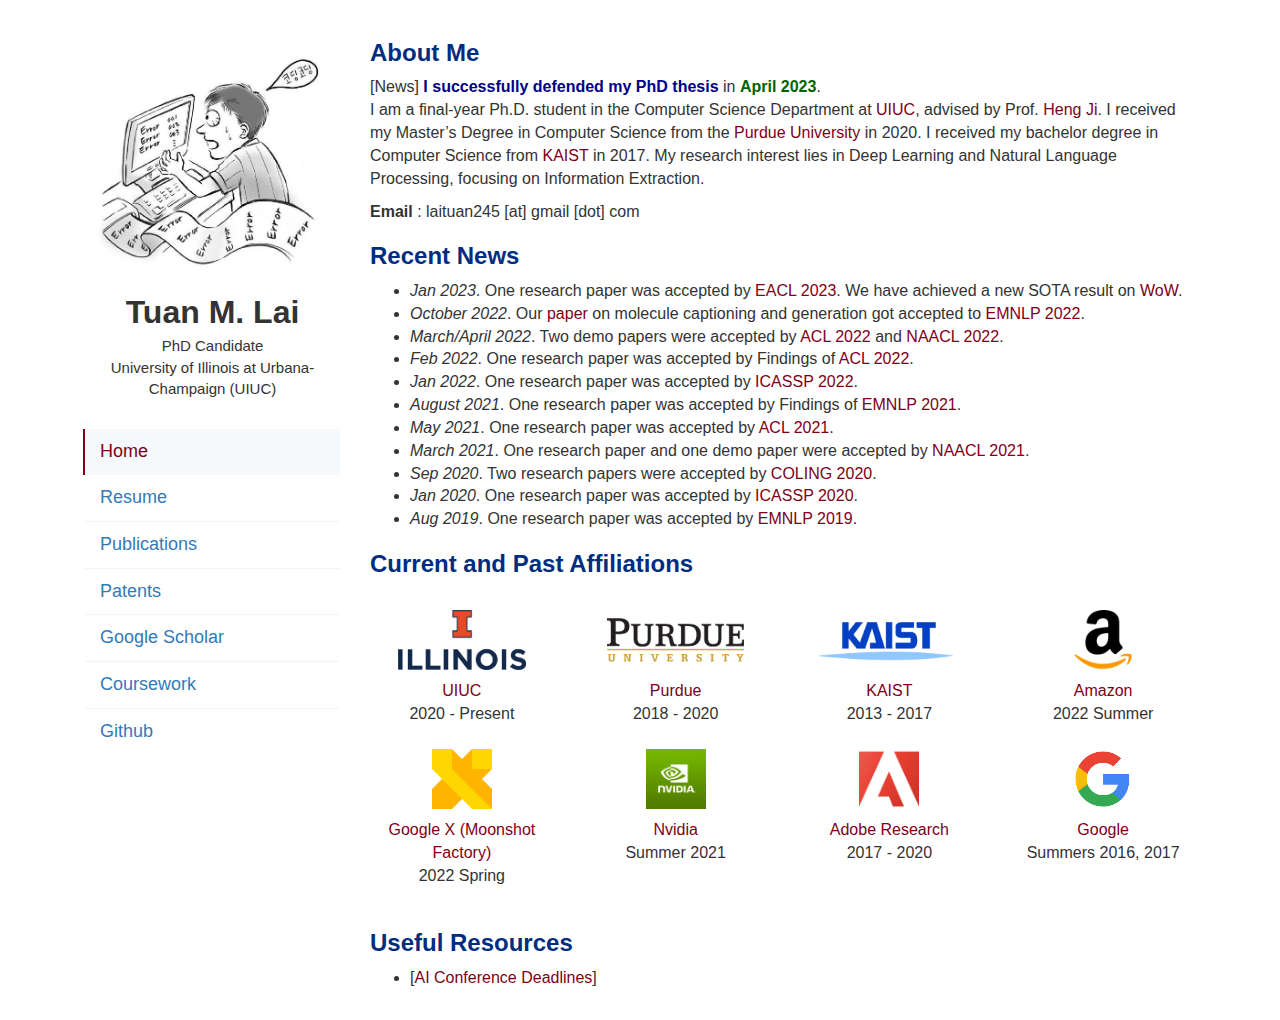
==== commit 068b8c2a: "Update index.html" ====
--- a/index.html
+++ b/index.html
@@ -89,6 +89,7 @@
 
                 <h3>About Me</h3>
 
+                [News] <span style="font-weight: bold; color: darkblue;">I successfully defended my PhD thesis</span> in <span style="font-weight: bold; color: darkgreen;">April 2023</span>.
                 <p>
                     I am a final-year Ph.D. student in the Computer Science Department at <a href='https://cs.illinois.edu/'>UIUC</a>, advised by Prof. <a href='https://cs.illinois.edu/directory/profile/hengji'>Heng Ji</a>. I received my Master’s Degree in Computer Science from the <a href='https://www.cs.purdue.edu/'>Purdue University</a> in 2020. I received my bachelor degree in Computer Science from <a href='https://www.kaist.ac.kr/en/'>KAIST</a> in 2017. My research interest lies in Deep Learning and Natural Language Processing, focusing on Information Extraction.
                 </p>
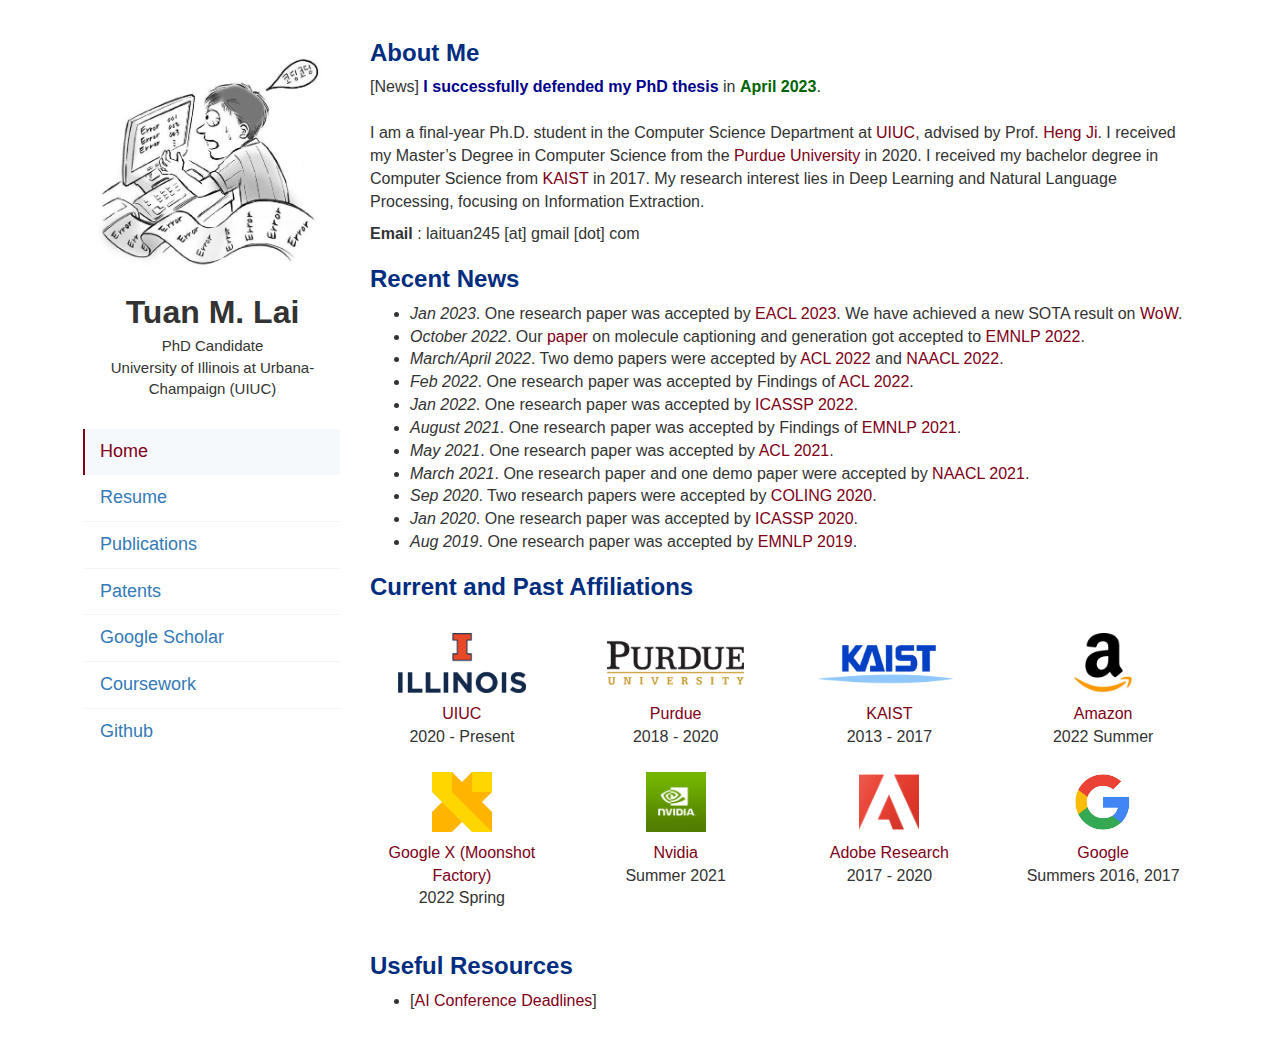
==== commit eea01ef2: "Update index.html" ====
--- a/index.html
+++ b/index.html
@@ -89,8 +89,9 @@
 
                 <h3>About Me</h3>
 
-                [News] <span style="font-weight: bold; color: darkblue;">I successfully defended my PhD thesis</span> in <span style="font-weight: bold; color: darkgreen;">April 2023</span>.
+                [News] <span style="font-weight: bold; color: darkblue;">I successfully defended my PhD thesis</span> in <span style="font-weight: bold; color: darkgreen;">April 2023</span>.                 
                 <p>
+                <br>
                     I am a final-year Ph.D. student in the Computer Science Department at <a href='https://cs.illinois.edu/'>UIUC</a>, advised by Prof. <a href='https://cs.illinois.edu/directory/profile/hengji'>Heng Ji</a>. I received my Master’s Degree in Computer Science from the <a href='https://www.cs.purdue.edu/'>Purdue University</a> in 2020. I received my bachelor degree in Computer Science from <a href='https://www.kaist.ac.kr/en/'>KAIST</a> in 2017. My research interest lies in Deep Learning and Natural Language Processing, focusing on Information Extraction.
                 </p>
                 <p>
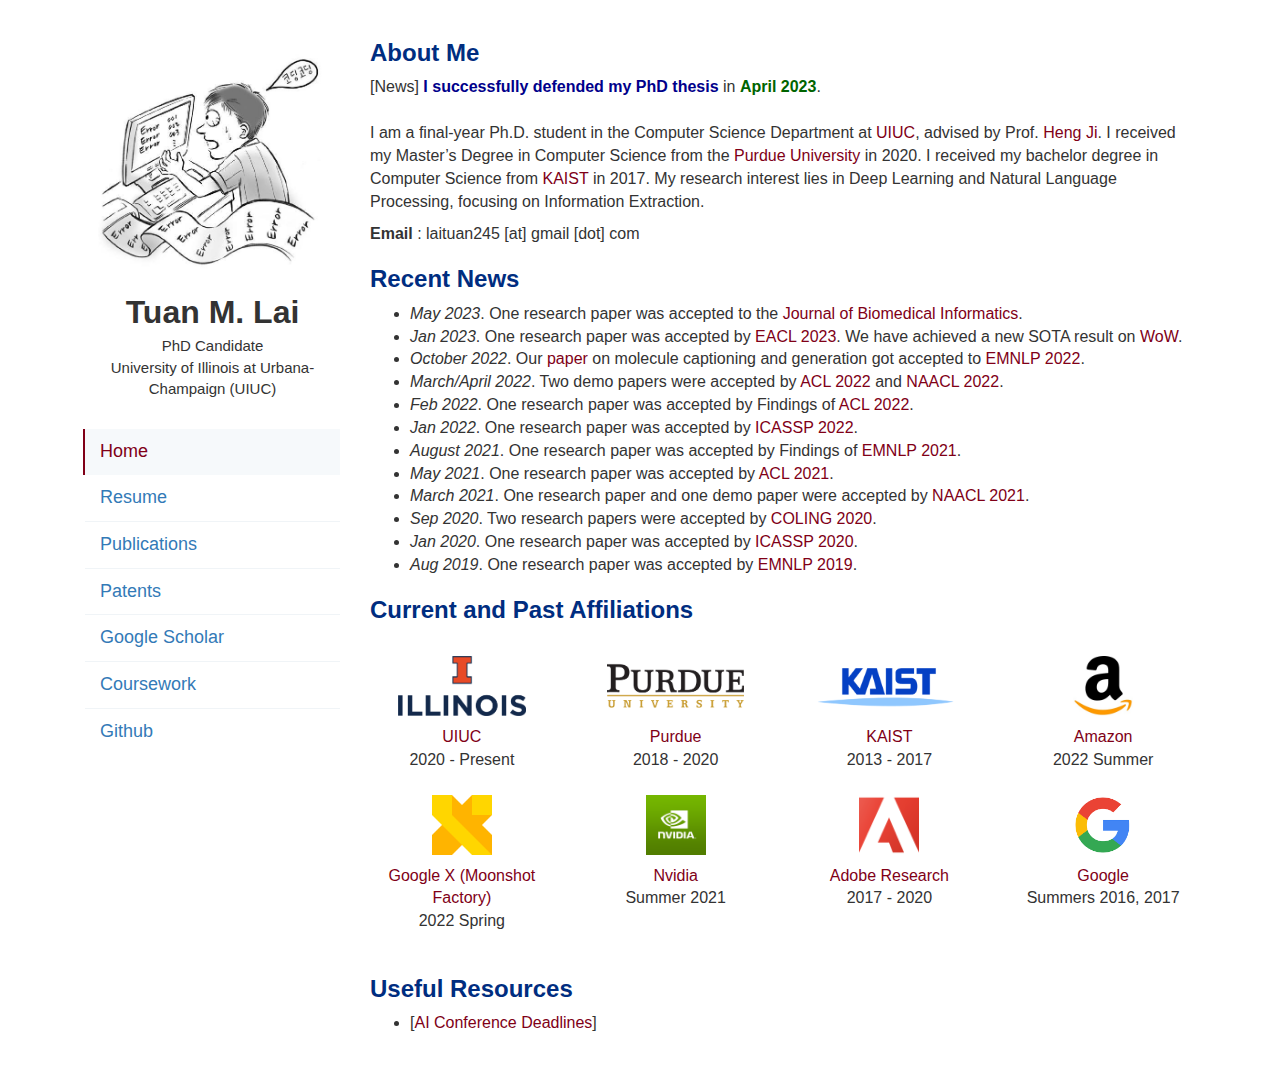
==== commit d0a3bce4: "Update index.html" ====
--- a/index.html
+++ b/index.html
@@ -101,6 +101,7 @@
 
                 <h3>Recent News</h3>
                 <ul id="news">
+                    <li><i>May 2023</i>. One research paper was accepted to the <a href='https://www.sciencedirect.com/journal/journal-of-biomedical-informatics'>Journal of Biomedical Informatics</a>.
                     <li><i>Jan 2023</i>. One research paper was accepted by <a href='https://2023.eacl.org/'>EACL 2023</a>. We have achieved a new SOTA result on <a href='https://eval.ai/web/challenges/challenge-page/689/leaderboard/1909'>WoW</a>.
                     <li><i>October 2022</i>. Our <a href='https://arxiv.org/abs/2204.11817'>paper</a> on molecule captioning and generation got accepted to <a href='https://2022.emnlp.org/'>EMNLP 2022</a>.
                     <li><i>March/April 2022</i>. Two demo papers were accepted by <a href='https://www.2022.aclweb.org/'>ACL 2022</a> and <a href='https://2022.naacl.org/'>NAACL 2022</a>.
